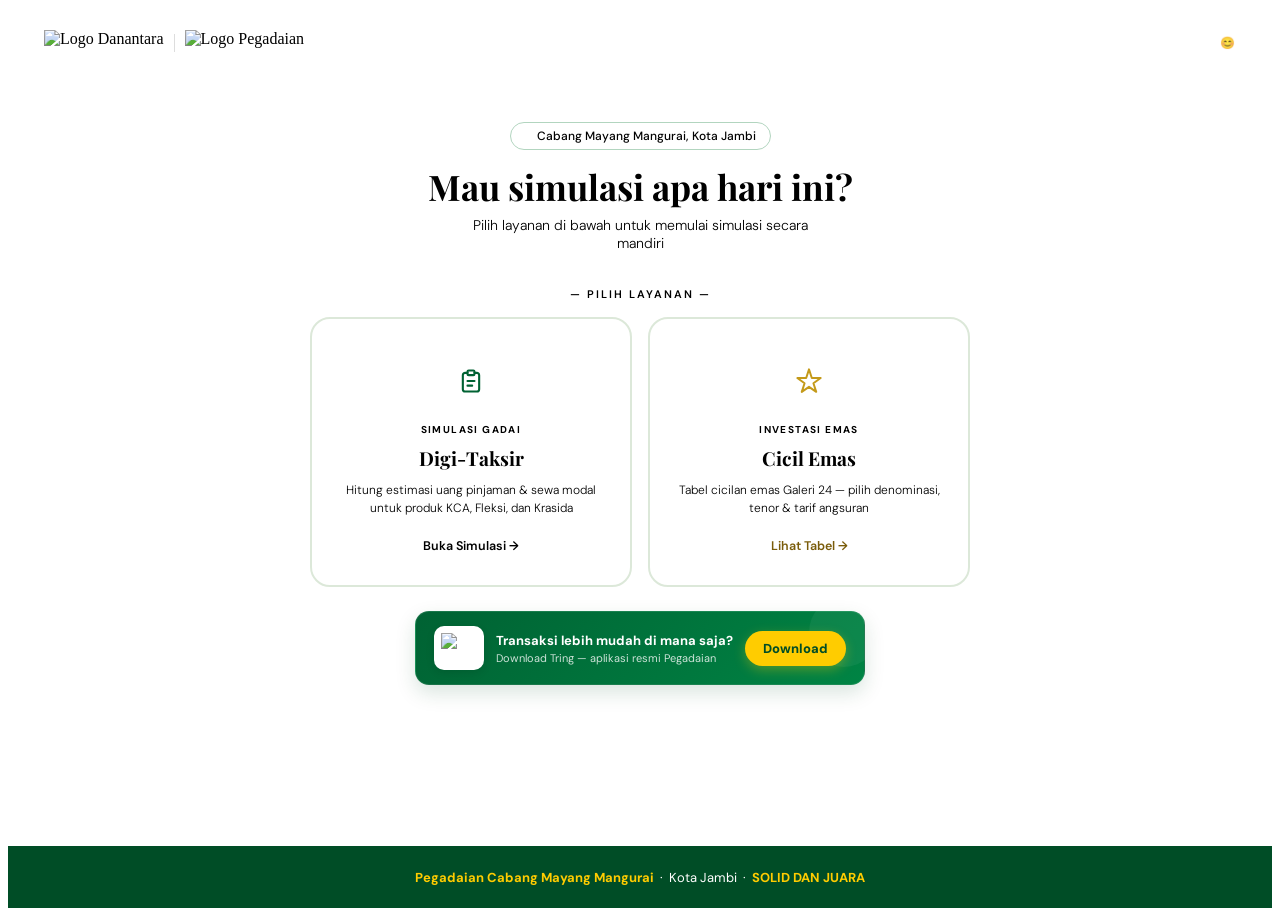
==== index.html @ 7c24b829 "Update index.html" ====
<!DOCTYPE html>
<html lang="id">
  <head>
    <meta charset="UTF-8" />
    <meta name="viewport" content="width=device-width, initial-scale=1.0" />
    <title>Pegadaian Mayang Mangurai</title>
    <link href="https://fonts.googleapis.com/css2?family=Playfair+Display:wght@600;700&family=DM+Sans:wght@300;400;500;600&display=swap" rel="stylesheet"/>
    <link rel="stylesheet" href="css/style_portal.css" />
    <style>
      body {
        min-height: 100vh;
        display: flex;
        flex-direction: column;
        background: var(--bg);
      }

      /* HEADER */
      header {
        background: var(--green-mid);
        padding: 0 1.5rem;
        position: relative;
        overflow: hidden;
      }
      header::before {
        content: "";
        position: absolute;
        top: -40px; right: -60px;
        width: 200px; height: 200px;
        border-radius: 50%;
        background: rgba(255,255,255,0.04);
        pointer-events: none;
      }
      .header-inner {
        display: flex;
        align-items: center;
        justify-content: space-between;
        padding: 1rem 0;
        position: relative;
        z-index: 1;
      }
      .logo-container {
        display: flex;
        align-items: center;
        gap: 10px;
        background: white;
        padding: 6px 12px;
        border-radius: 8px;
        margin: 0;
      }
      .logo-container img { height: 26px; }
      .header-badge {
        background: rgba(255,255,255,0.12);
        border: 1px solid rgba(255,255,255,0.25);
        color: rgba(255,255,255,0.9);
        padding: 4px 12px;
        border-radius: 20px;
        font-size: 12px;
        font-family: "DM Sans", sans-serif;
      }
      .gold-stripe {
        height: 4px;
        background: linear-gradient(90deg, var(--gold) 0%, #f0d060 50%, var(--gold) 100%);
      }

      /* HERO */
      .hero-simple {
        text-align: center;
        padding: 2.5rem 1.5rem 1rem;
      }
      .branch-pill {
        display: inline-flex;
        align-items: center;
        gap: 6px;
        background: var(--green-light);
        border: 1px solid #b2d5bf;
        color: var(--green-dark);
        padding: 5px 14px;
        border-radius: 20px;
        font-size: 12px;
        font-family: "DM Sans", sans-serif;
        font-weight: 500;
        margin-bottom: 1rem;
      }
      .branch-dot {
        width: 6px; height: 6px;
        background: var(--green-mid);
        border-radius: 50%;
      }
      .hero-simple h1 {
        font-family: "Playfair Display", serif;
        font-size: clamp(1.6rem, 5vw, 2.2rem);
        color: var(--green-dark);
        margin: 0 0 0.5rem;
        line-height: 1.2;
      }
      .hero-simple h1 span { color: var(--gold); }
      .hero-simple p {
        font-family: "DM Sans", sans-serif;
        color: var(--text-mid);
        font-size: 14px;
        font-weight: 300;
        margin: 0 auto;
        max-width: 360px;
      }

      /* PICK LABEL */
      .pick-label {
        text-align: center;
        font-family: "DM Sans", sans-serif;
        font-size: 11px;
        font-weight: 600;
        letter-spacing: 2px;
        text-transform: uppercase;
        color: var(--text-light);
        margin: 1.2rem 0 1rem;
      }

      /* CHOICE CARDS */
      .choice-grid {
        display: grid;
        grid-template-columns: 1fr 1fr;
        gap: 1rem;
        max-width: 660px;
        margin: 0 auto;
        padding: 0 1.2rem 1.5rem;
      }
      @media (max-width: 480px) {
        .choice-grid { grid-template-columns: 1fr; }
      }

      .choice-card {
        display: flex;
        flex-direction: column;
        align-items: center;
        justify-content: center;
        text-align: center;
        text-decoration: none;
        color: inherit;
        background: var(--white);
        border-radius: 20px;
        padding: 2rem 1.2rem 1.5rem;
        border: 2px solid #dce8d9;
        transition: transform 0.2s ease, box-shadow 0.2s ease, border-color 0.2s ease;
        gap: 0.7rem;
        min-height: 210px;
      }
      .choice-card:hover {
        transform: translateY(-5px);
        box-shadow: 0 16px 36px rgba(0,80,40,0.13);
      }
      .choice-card.card-green:hover { border-color: var(--green-mid); }
      .choice-card.card-gold:hover  { border-color: var(--gold); }

      .choice-icon {
        width: 60px; height: 60px;
        border-radius: 16px;
        display: flex;
        align-items: center;
        justify-content: center;
      }
      .icon-bg-green { background: var(--green-light); }
      .icon-bg-gold  { background: var(--gold-light); }
      .choice-icon svg { width: 28px; height: 28px; }

      .choice-tag {
        font-family: "DM Sans", sans-serif;
        font-size: 10px;
        font-weight: 700;
        letter-spacing: 1.4px;
        text-transform: uppercase;
      }
      .tag-c-green { color: var(--green-mid); }
      .tag-c-gold  { color: var(--gold); }

      .choice-card h2 {
        font-family: "Playfair Display", serif;
        font-size: 1.2rem;
        font-weight: 700;
        color: var(--text-dark);
        margin: 0;
        line-height: 1.2;
      }
      .choice-card p {
        font-family: "DM Sans", sans-serif;
        font-size: 12px;
        color: var(--text-mid);
        font-weight: 300;
        line-height: 1.5;
        margin: 0;
      }

      .choice-cta {
        display: inline-flex;
        align-items: center;
        gap: 5px;
        font-family: "DM Sans", sans-serif;
        font-size: 12.5px;
        font-weight: 600;
        padding: 7px 16px;
        border-radius: 30px;
        margin-top: 0.2rem;
        transition: background 0.2s, color 0.2s;
      }
      .cta-c-green { background: var(--green-light); color: var(--green-dark); }
      .cta-c-gold  { background: var(--gold-light); color: #7a5c0a; }
      .choice-card:hover .cta-c-green { background: var(--green-mid); color: white; }
      .choice-card:hover .cta-c-gold  { background: var(--gold); color: white; }

      /* TRING */
      .tring-wrap {
        max-width: 660px;
        margin: 0 auto;
        padding: 0 1.2rem 1.8rem;
      }
      .tring-cta {
        background: linear-gradient(135deg, #006233 0%, #008444 100%);
        border-radius: 14px;
        padding: 14px 18px;
        display: flex;
        align-items: center;
        gap: 12px;
        color: #fff;
        box-shadow: 0 8px 20px rgba(0,80,40,0.15);
        position: relative;
        overflow: visible;
        border: 1px solid rgba(255,255,255,0.1);
      }
      .tring-cta::before {
        content: "";
        position: absolute;
        top: -15px; right: -15px;
        width: 70px; height: 70px;
        background: rgba(255,255,255,0.05);
        border-radius: 50%;
        pointer-events: none;
      }
      .tring-image-container {
        flex-shrink: 0;
        background: #fff;
        padding: 7px;
        border-radius: 10px;
        display: flex; align-items: center; justify-content: center;
        box-shadow: 0 3px 8px rgba(0,0,0,0.1);
      }
      .tring-app-img { width: 36px; height: 30px; object-fit: contain; }
      .tring-text { flex: 1; }
      .tring-text h3 {
        font-family: "DM Sans", sans-serif;
        font-size: 13px; font-weight: 700;
        margin: 0 0 2px; color: #fff;
      }
      .tring-text p {
        font-family: "DM Sans", sans-serif;
        font-size: 11px; color: rgba(255,255,255,0.8); margin: 0;
      }
      .tring-btn {
        background: #ffcc00;
        color: #004d26;
        border: none;
        padding: 9px 18px;
        border-radius: 30px;
        font-family: "DM Sans", sans-serif;
        font-weight: 800; font-size: 13px;
        cursor: pointer;
        white-space: nowrap;
        text-decoration: none;
        display: inline-block;
        position: relative; z-index: 10;
        pointer-events: auto;
        transition: background 0.2s, transform 0.2s;
        box-shadow: 0 4px 12px rgba(255,204,0,0.3);
      }
      .tring-btn:hover { background: #fff; transform: translateY(-2px); }

      /* FOOTER */
      footer {
        background: #004d26;
        padding: 1.4rem 1.5rem;
        color: white;
        text-align: center;
        margin-top: auto;
        font-family: "DM Sans", sans-serif;
        font-size: 13px;
      }
      footer p { margin: 0; }
      footer strong { color: #ffcc00; }
    </style>
  </head>

  <body>
    <!-- HEADER -->
    <header>
      <div class="header-inner">
        <div class="logo-container">
          <img src="https://upload.wikimedia.org/wikipedia/commons/thumb/9/90/Danantara_Indonesia_%28no_SW%29.svg/3840px-Danantara_Indonesia_%28no_SW%29.svg.png" alt="Logo Danantara"/>
          <div style="width:1px;height:18px;background:#ddd;"></div>
          <img src="https://upload.wikimedia.org/wikipedia/commons/thumb/d/dc/Pegadaian_logo_%282013%29.svg/1280px-Pegadaian_logo_%282013%29.svg.png" alt="Logo Pegadaian"/>
        </div>
        <div class="header-badge">Selamat Datang 😊</div>
      </div>
    </header>
    <div class="gold-stripe"></div>

    <!-- HERO -->
    <div class="hero-simple">
      <div class="branch-pill">
        <div class="branch-dot"></div>
        Cabang Mayang Mangurai, Kota Jambi
      </div>
      <h1>Mau simulasi <span>apa hari ini?</span></h1>
      <p>Pilih layanan di bawah untuk memulai simulasi secara mandiri</p>
    </div>

    <div class="pick-label">— Pilih Layanan —</div>

    <!-- DUA PILIHAN -->
    <div class="choice-grid">

      <a class="choice-card card-green" href="digi-taksir.html">
        <div class="choice-icon icon-bg-green">
          <svg viewBox="0 0 24 24" fill="none">
            <path d="M9 5H7a2 2 0 00-2 2v12a2 2 0 002 2h10a2 2 0 002-2V7a2 2 0 00-2-2h-2"
              stroke="#006233" stroke-width="1.8" stroke-linecap="round"/>
            <rect x="9" y="3" width="6" height="4" rx="1" stroke="#006233" stroke-width="1.8"/>
            <path d="M9 12h6M9 16h4" stroke="#006233" stroke-width="1.8" stroke-linecap="round"/>
          </svg>
        </div>
        <div class="choice-tag tag-c-green">Simulasi Gadai</div>
        <h2>Digi&#8209;Taksir</h2>
        <p>Hitung estimasi uang pinjaman & sewa modal untuk produk KCA, Fleksi, dan Krasida</p>
        <div class="choice-cta cta-c-green">Buka Simulasi →</div>
      </a>

      <a class="choice-card card-gold" href="cicilemas.html">
        <div class="choice-icon icon-bg-gold">
          <svg viewBox="0 0 24 24" fill="none">
            <path d="M12 2l2.4 7.4H22l-6.2 4.5 2.4 7.4L12 17l-6.2 4.3 2.4-7.4L2 9.4h7.6L12 2z"
              stroke="#c49a1a" stroke-width="1.7" stroke-linejoin="round"/>
          </svg>
        </div>
        <div class="choice-tag tag-c-gold">Investasi Emas</div>
        <h2>Cicil Emas</h2>
        <p>Tabel cicilan emas Galeri 24 — pilih denominasi, tenor & tarif angsuran</p>
        <div class="choice-cta cta-c-gold">Lihat Tabel →</div>
      </a>

    </div>

    <!-- TRING CTA -->
    <div class="tring-wrap">
      <div class="tring-cta">
        <div class="tring-image-container">
          <img src="https://assets-a1.kompasiana.com/items/album/2025/10/06/1-68e331adc925c446c6513752.png?t=o&v=770.png"
            alt="Tring App" class="tring-app-img"/>
        </div>
        <div class="tring-text">
          <h3>Transaksi lebih mudah di mana saja?</h3>
          <p>Download Tring — aplikasi resmi Pegadaian</p>
        </div>
        <a href="https://play.google.com/store/apps/details?id=com.pegadaiandigital"
          target="_blank" rel="noopener noreferrer" class="tring-btn">
          Download
        </a>
      </div>
    </div>

    <!-- FOOTER -->
    <footer>
      <p>
        <strong>Pegadaian Cabang Mayang Mangurai</strong> &nbsp;·&nbsp;
        Kota Jambi &nbsp;·&nbsp; <strong>SOLID DAN JUARA</strong>
      </p>
    </footer>

    <script src="js/script_portal.js"></script>
  </body>
</html>
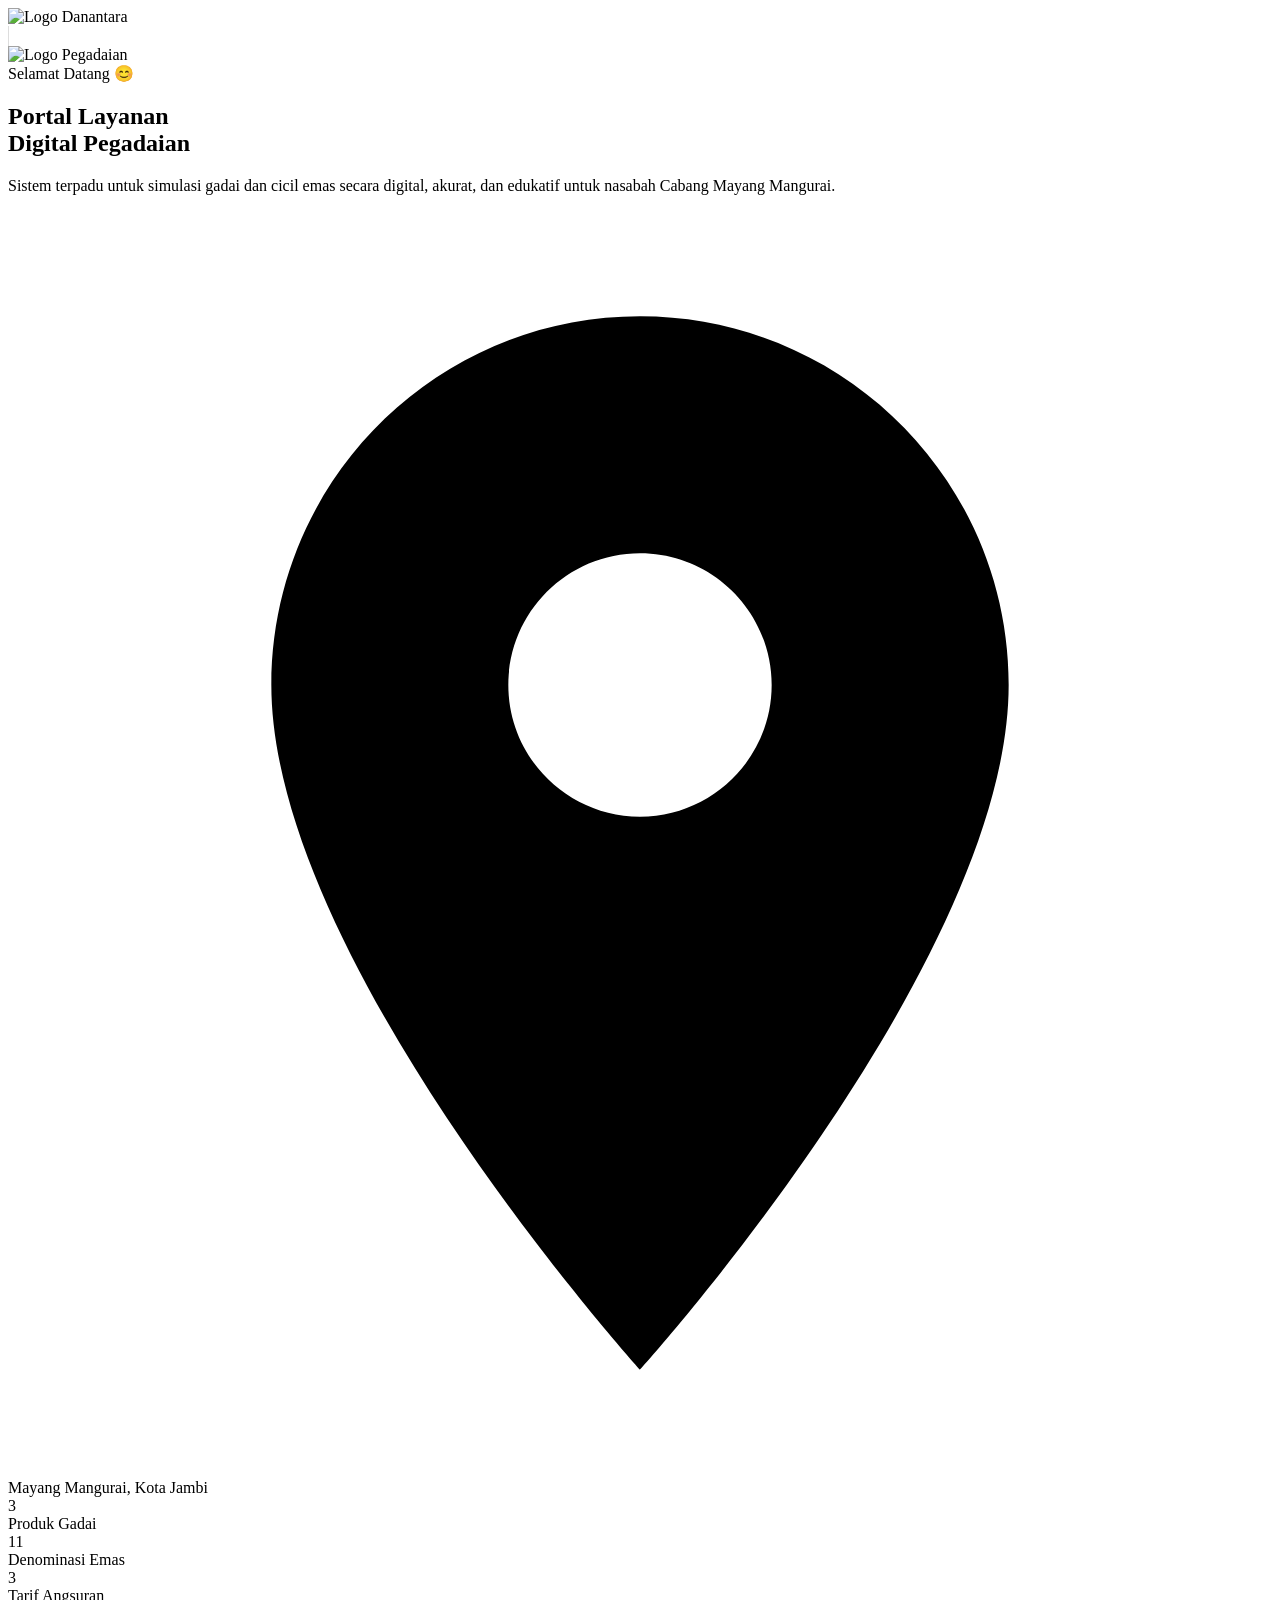
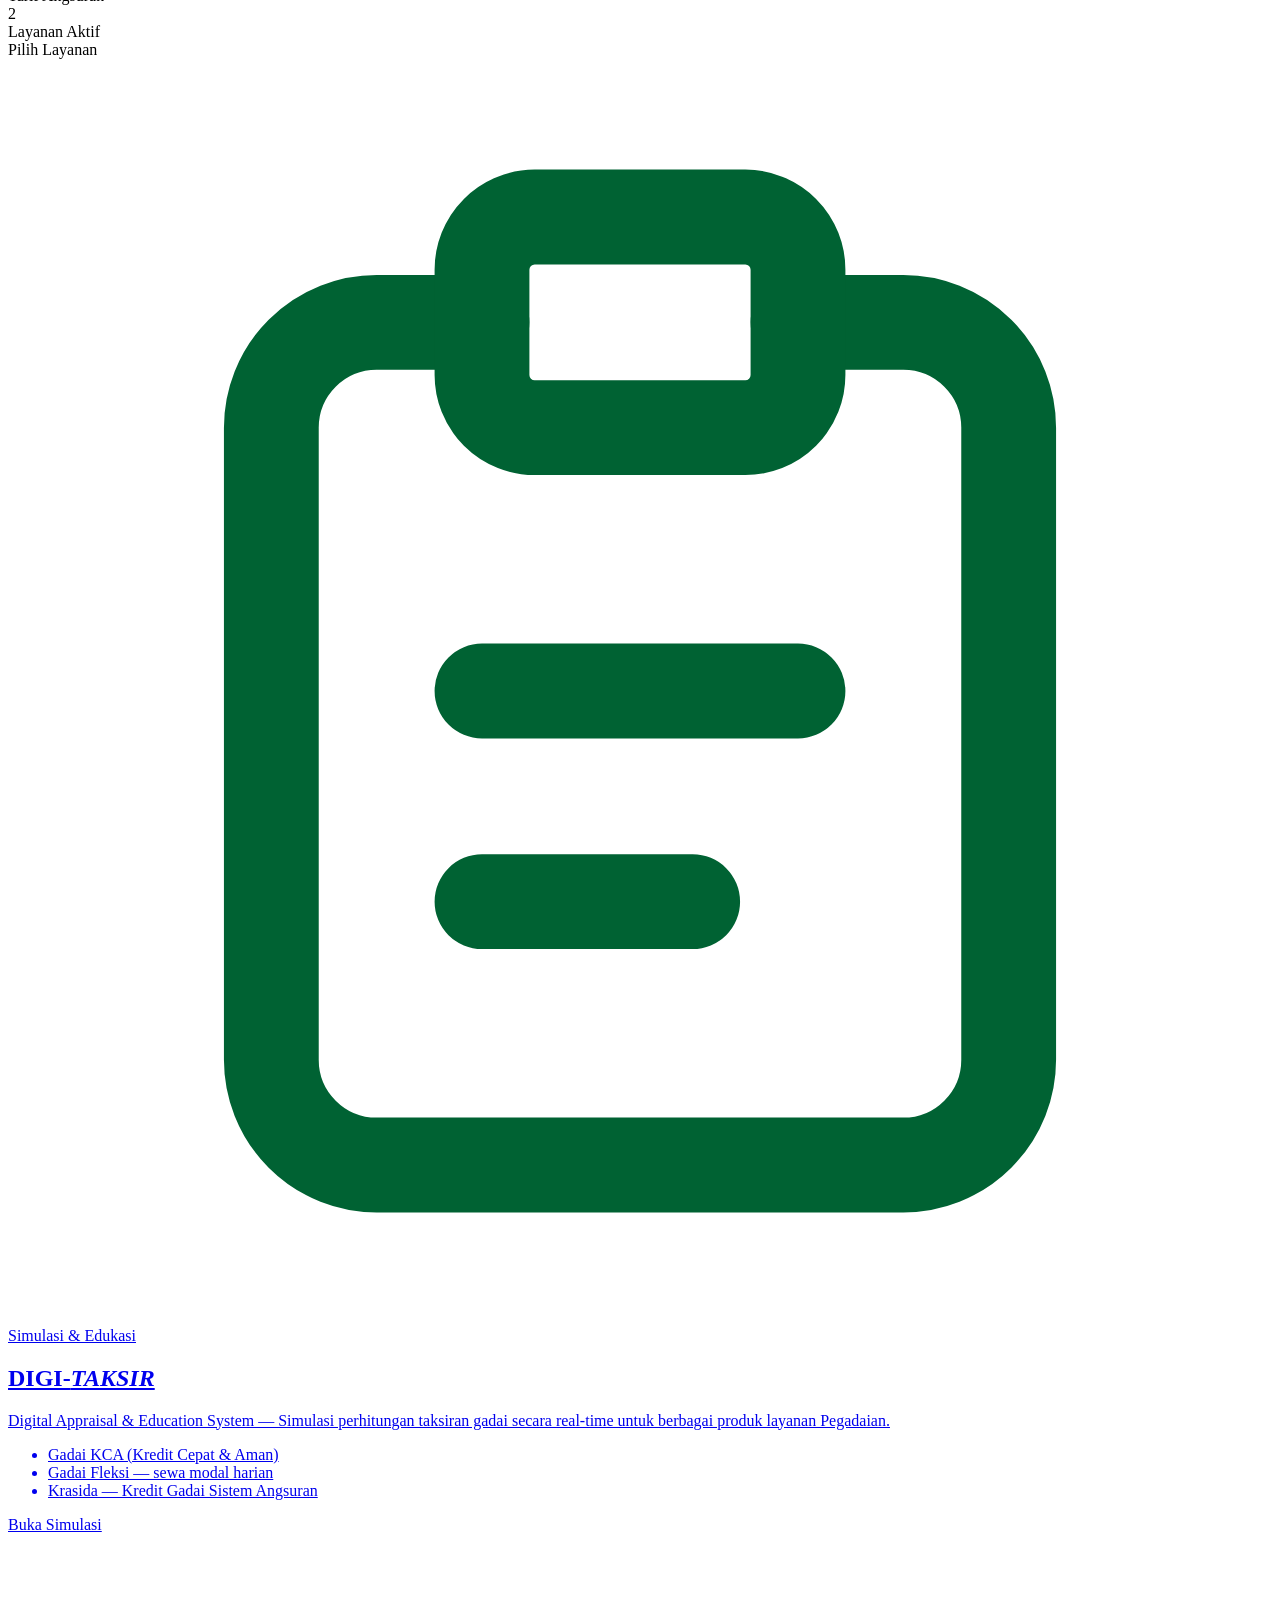
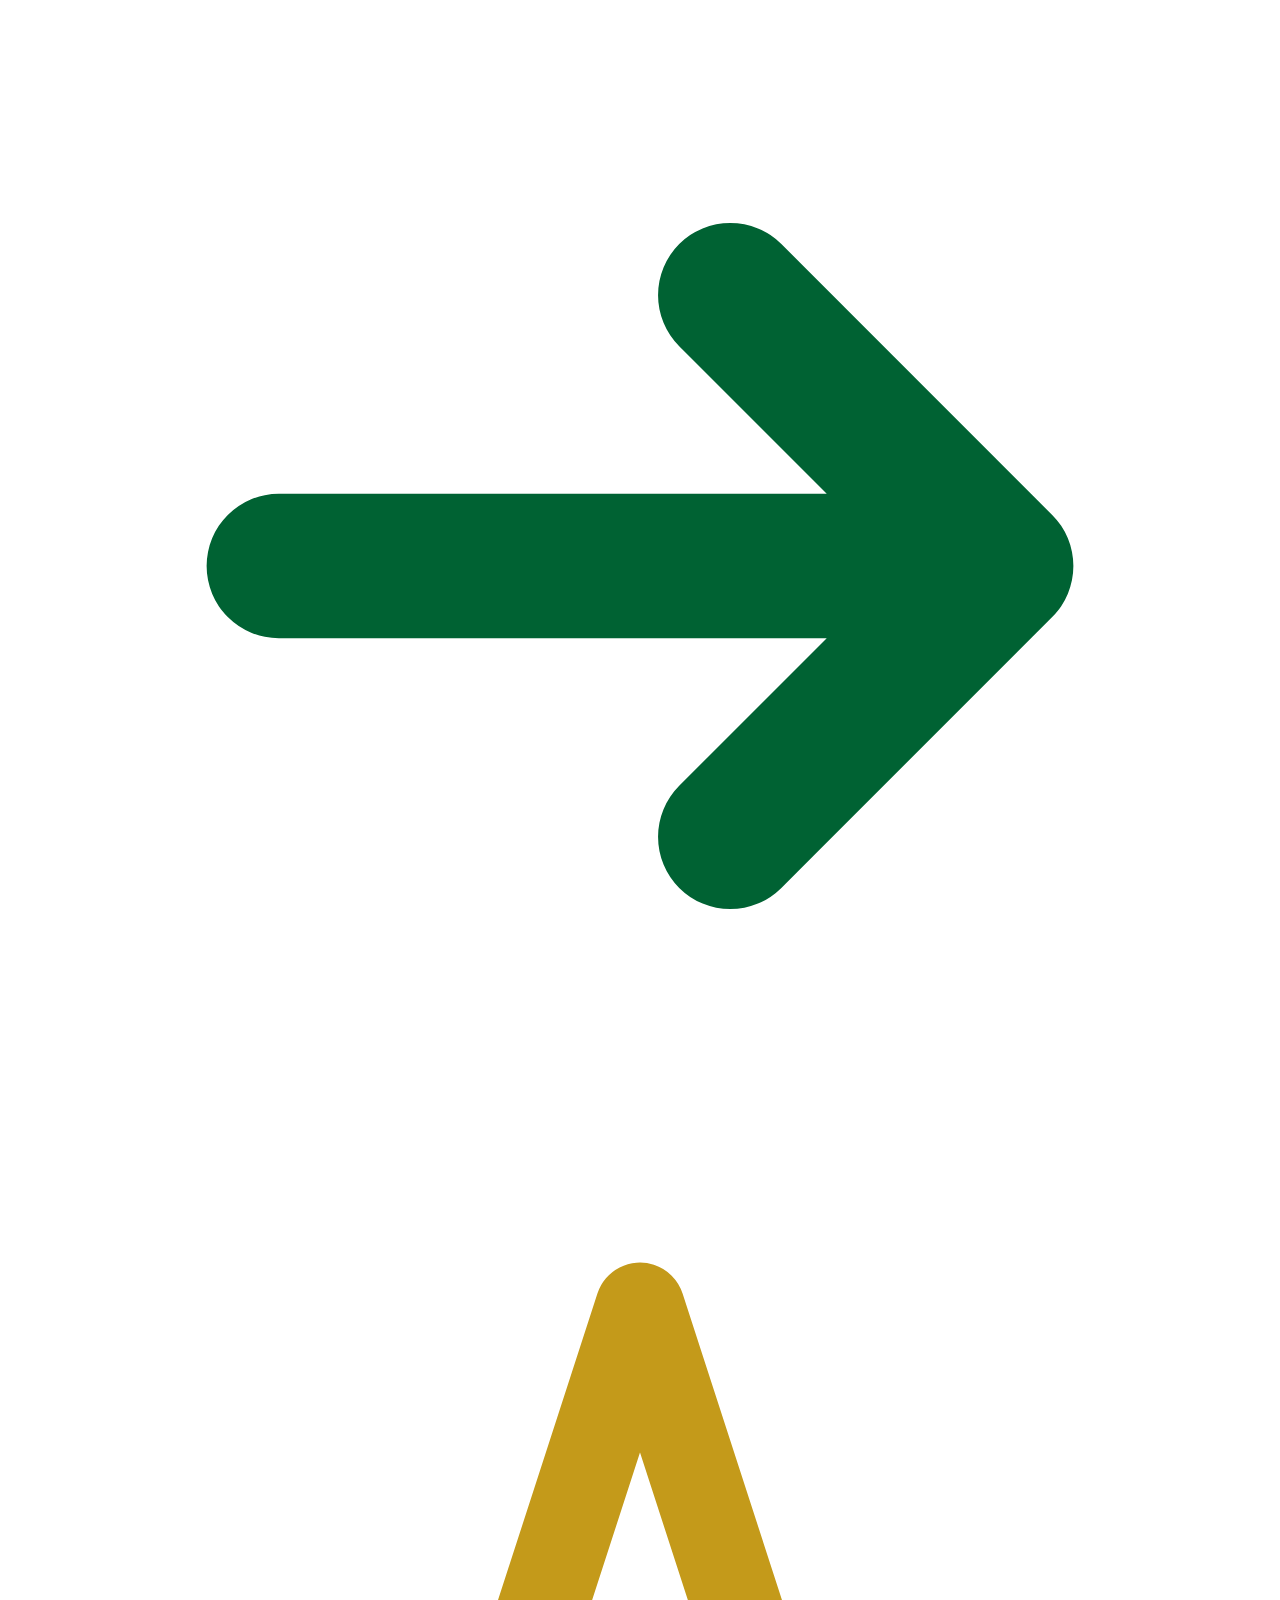
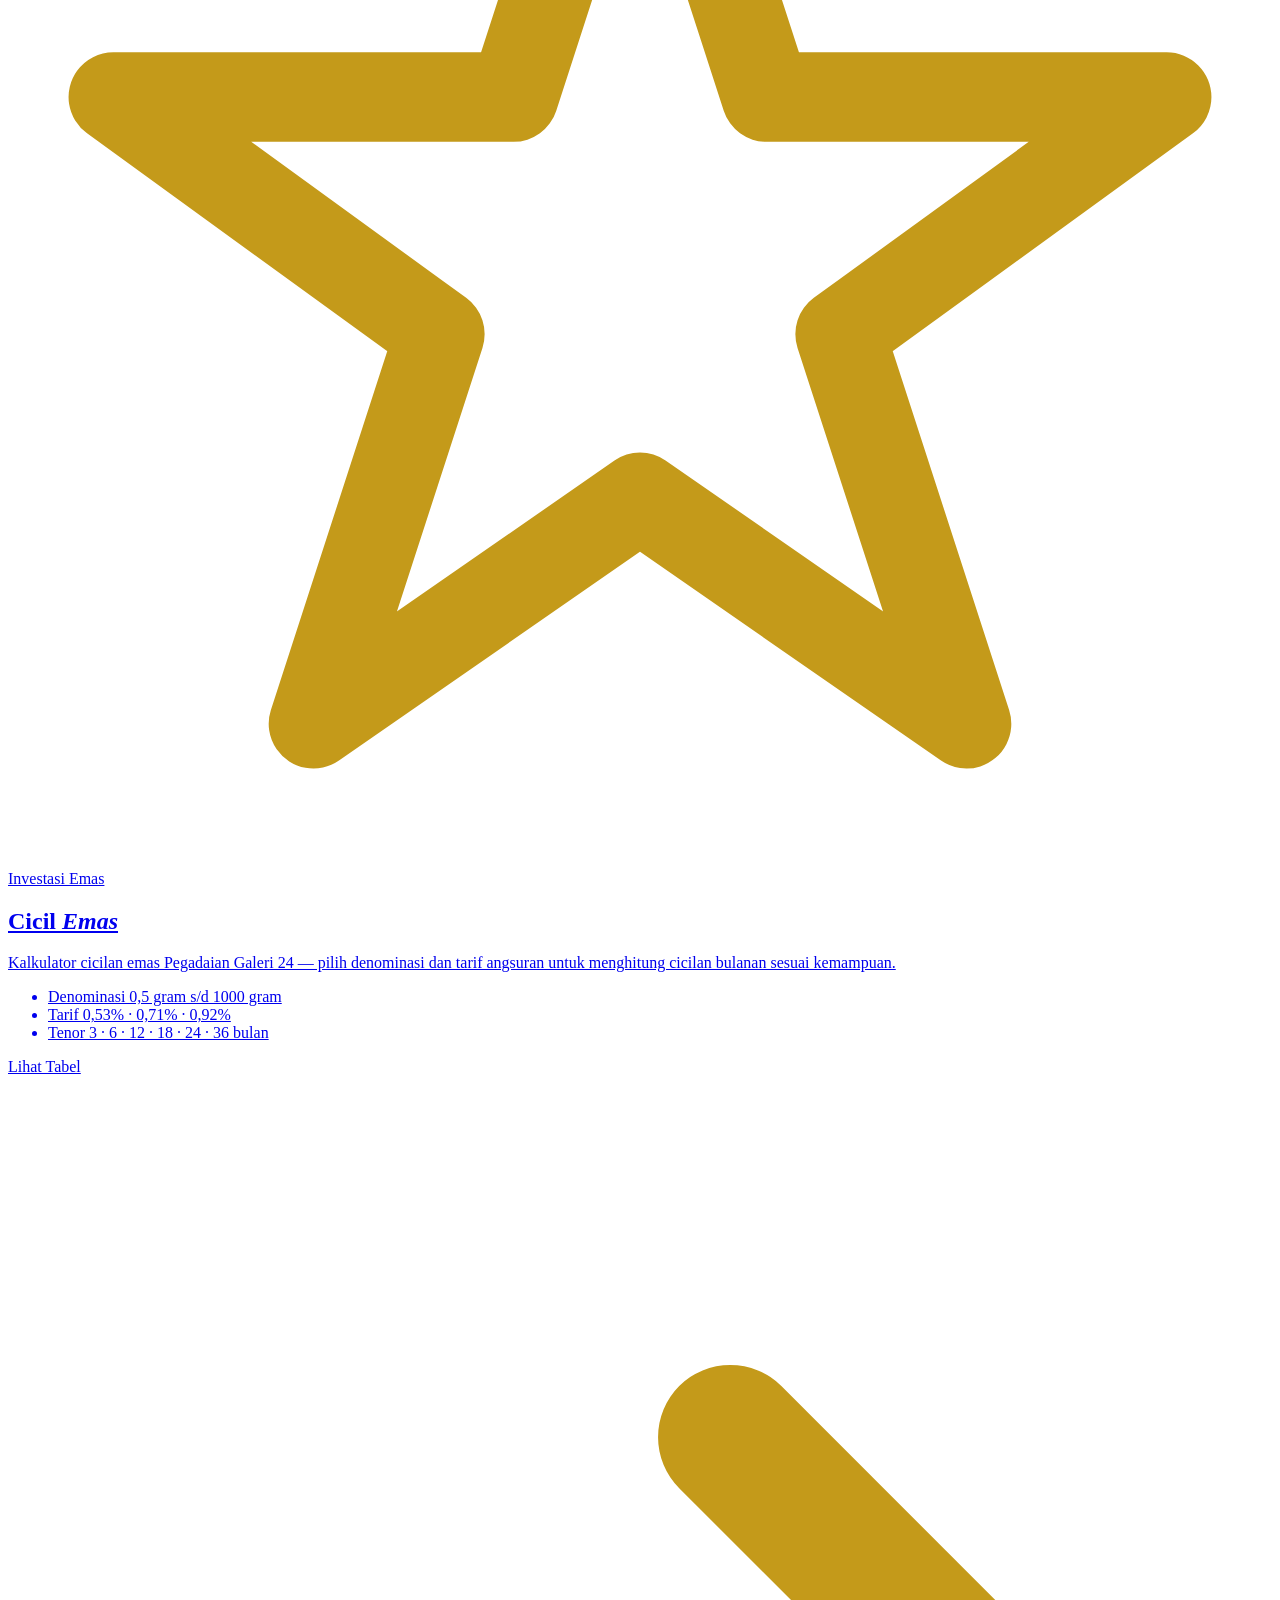
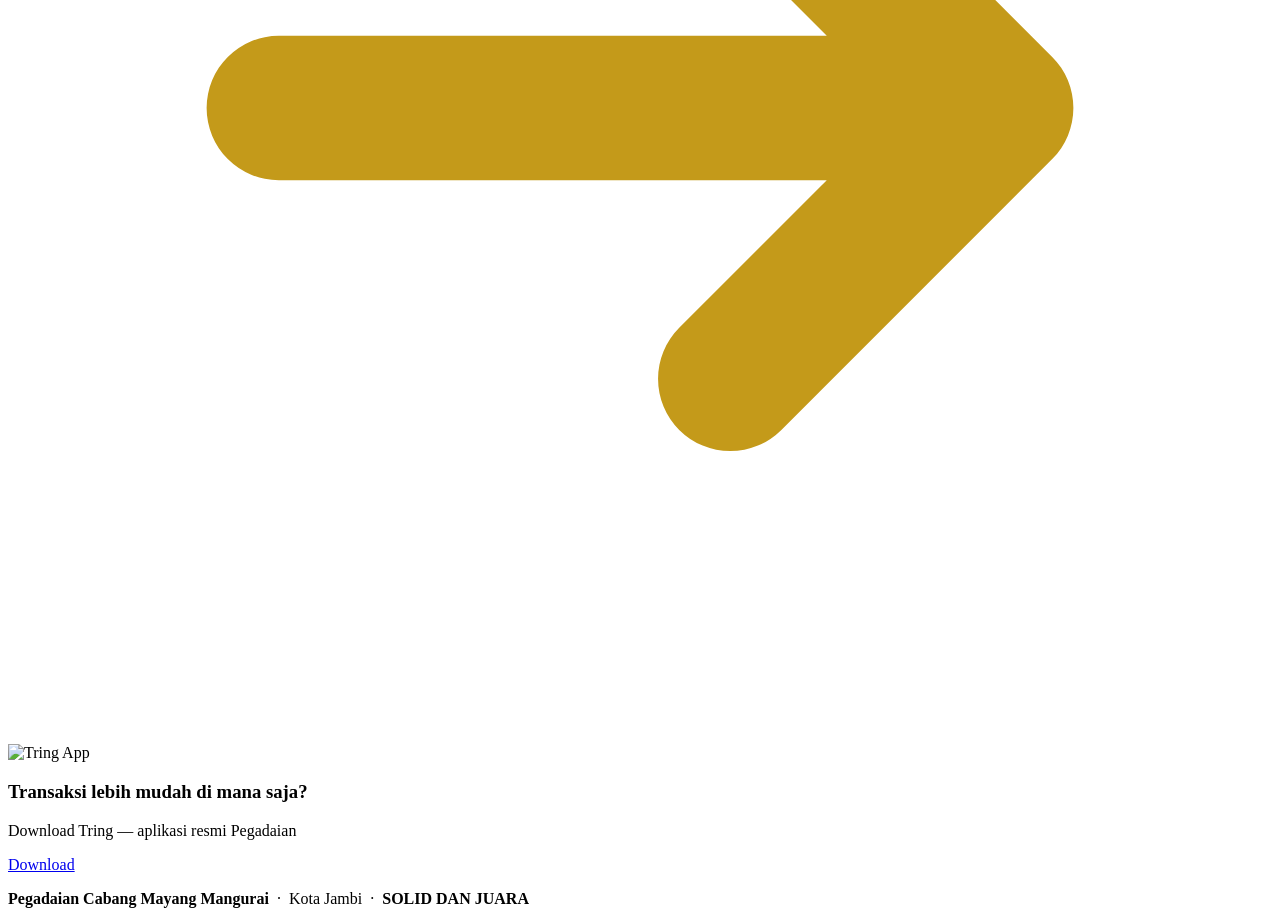
==== commit 85b79071: "Update index.html" ====
--- a/index.html
+++ b/index.html
@@ -3,288 +3,12 @@
   <head>
     <meta charset="UTF-8" />
     <meta name="viewport" content="width=device-width, initial-scale=1.0" />
-    <title>Pegadaian Mayang Mangurai</title>
-    <link href="https://fonts.googleapis.com/css2?family=Playfair+Display:wght@600;700&family=DM+Sans:wght@300;400;500;600&display=swap" rel="stylesheet"/>
-    <link rel="stylesheet" href="css/style_portal.css" />
-    <style>
-      body {
-        min-height: 100vh;
-        display: flex;
-        flex-direction: column;
-        background: var(--bg);
-      }
-
-      /* HEADER */
-      header {
-        background: var(--green-mid);
-        padding: 0 1.5rem;
-        position: relative;
-        overflow: hidden;
-      }
-      header::before {
-        content: "";
-        position: absolute;
-        top: -40px; right: -60px;
-        width: 200px; height: 200px;
-        border-radius: 50%;
-        background: rgba(255,255,255,0.04);
-        pointer-events: none;
-      }
-      .header-inner {
-        display: flex;
-        align-items: center;
-        justify-content: space-between;
-        padding: 1rem 0;
-        position: relative;
-        z-index: 1;
-      }
-      .logo-container {
-        display: flex;
-        align-items: center;
-        gap: 10px;
-        background: white;
-        padding: 6px 12px;
-        border-radius: 8px;
-        margin: 0;
-      }
-      .logo-container img { height: 26px; }
-      .header-badge {
-        background: rgba(255,255,255,0.12);
-        border: 1px solid rgba(255,255,255,0.25);
-        color: rgba(255,255,255,0.9);
-        padding: 4px 12px;
-        border-radius: 20px;
-        font-size: 12px;
-        font-family: "DM Sans", sans-serif;
-      }
-      .gold-stripe {
-        height: 4px;
-        background: linear-gradient(90deg, var(--gold) 0%, #f0d060 50%, var(--gold) 100%);
-      }
-
-      /* HERO */
-      .hero-simple {
-        text-align: center;
-        padding: 2.5rem 1.5rem 1rem;
-      }
-      .branch-pill {
-        display: inline-flex;
-        align-items: center;
-        gap: 6px;
-        background: var(--green-light);
-        border: 1px solid #b2d5bf;
-        color: var(--green-dark);
-        padding: 5px 14px;
-        border-radius: 20px;
-        font-size: 12px;
-        font-family: "DM Sans", sans-serif;
-        font-weight: 500;
-        margin-bottom: 1rem;
-      }
-      .branch-dot {
-        width: 6px; height: 6px;
-        background: var(--green-mid);
-        border-radius: 50%;
-      }
-      .hero-simple h1 {
-        font-family: "Playfair Display", serif;
-        font-size: clamp(1.6rem, 5vw, 2.2rem);
-        color: var(--green-dark);
-        margin: 0 0 0.5rem;
-        line-height: 1.2;
-      }
-      .hero-simple h1 span { color: var(--gold); }
-      .hero-simple p {
-        font-family: "DM Sans", sans-serif;
-        color: var(--text-mid);
-        font-size: 14px;
-        font-weight: 300;
-        margin: 0 auto;
-        max-width: 360px;
-      }
-
-      /* PICK LABEL */
-      .pick-label {
-        text-align: center;
-        font-family: "DM Sans", sans-serif;
-        font-size: 11px;
-        font-weight: 600;
-        letter-spacing: 2px;
-        text-transform: uppercase;
-        color: var(--text-light);
-        margin: 1.2rem 0 1rem;
-      }
-
-      /* CHOICE CARDS */
-      .choice-grid {
-        display: grid;
-        grid-template-columns: 1fr 1fr;
-        gap: 1rem;
-        max-width: 660px;
-        margin: 0 auto;
-        padding: 0 1.2rem 1.5rem;
-      }
-      @media (max-width: 480px) {
-        .choice-grid { grid-template-columns: 1fr; }
-      }
-
-      .choice-card {
-        display: flex;
-        flex-direction: column;
-        align-items: center;
-        justify-content: center;
-        text-align: center;
-        text-decoration: none;
-        color: inherit;
-        background: var(--white);
-        border-radius: 20px;
-        padding: 2rem 1.2rem 1.5rem;
-        border: 2px solid #dce8d9;
-        transition: transform 0.2s ease, box-shadow 0.2s ease, border-color 0.2s ease;
-        gap: 0.7rem;
-        min-height: 210px;
-      }
-      .choice-card:hover {
-        transform: translateY(-5px);
-        box-shadow: 0 16px 36px rgba(0,80,40,0.13);
-      }
-      .choice-card.card-green:hover { border-color: var(--green-mid); }
-      .choice-card.card-gold:hover  { border-color: var(--gold); }
-
-      .choice-icon {
-        width: 60px; height: 60px;
-        border-radius: 16px;
-        display: flex;
-        align-items: center;
-        justify-content: center;
-      }
-      .icon-bg-green { background: var(--green-light); }
-      .icon-bg-gold  { background: var(--gold-light); }
-      .choice-icon svg { width: 28px; height: 28px; }
-
-      .choice-tag {
-        font-family: "DM Sans", sans-serif;
-        font-size: 10px;
-        font-weight: 700;
-        letter-spacing: 1.4px;
-        text-transform: uppercase;
-      }
-      .tag-c-green { color: var(--green-mid); }
-      .tag-c-gold  { color: var(--gold); }
-
-      .choice-card h2 {
-        font-family: "Playfair Display", serif;
-        font-size: 1.2rem;
-        font-weight: 700;
-        color: var(--text-dark);
-        margin: 0;
-        line-height: 1.2;
-      }
-      .choice-card p {
-        font-family: "DM Sans", sans-serif;
-        font-size: 12px;
-        color: var(--text-mid);
-        font-weight: 300;
-        line-height: 1.5;
-        margin: 0;
-      }
-
-      .choice-cta {
-        display: inline-flex;
-        align-items: center;
-        gap: 5px;
-        font-family: "DM Sans", sans-serif;
-        font-size: 12.5px;
-        font-weight: 600;
-        padding: 7px 16px;
-        border-radius: 30px;
-        margin-top: 0.2rem;
-        transition: background 0.2s, color 0.2s;
-      }
-      .cta-c-green { background: var(--green-light); color: var(--green-dark); }
-      .cta-c-gold  { background: var(--gold-light); color: #7a5c0a; }
-      .choice-card:hover .cta-c-green { background: var(--green-mid); color: white; }
-      .choice-card:hover .cta-c-gold  { background: var(--gold); color: white; }
-
-      /* TRING */
-      .tring-wrap {
-        max-width: 660px;
-        margin: 0 auto;
-        padding: 0 1.2rem 1.8rem;
-      }
-      .tring-cta {
-        background: linear-gradient(135deg, #006233 0%, #008444 100%);
-        border-radius: 14px;
-        padding: 14px 18px;
-        display: flex;
-        align-items: center;
-        gap: 12px;
-        color: #fff;
-        box-shadow: 0 8px 20px rgba(0,80,40,0.15);
-        position: relative;
-        overflow: visible;
-        border: 1px solid rgba(255,255,255,0.1);
-      }
-      .tring-cta::before {
-        content: "";
-        position: absolute;
-        top: -15px; right: -15px;
-        width: 70px; height: 70px;
-        background: rgba(255,255,255,0.05);
-        border-radius: 50%;
-        pointer-events: none;
-      }
-      .tring-image-container {
-        flex-shrink: 0;
-        background: #fff;
-        padding: 7px;
-        border-radius: 10px;
-        display: flex; align-items: center; justify-content: center;
-        box-shadow: 0 3px 8px rgba(0,0,0,0.1);
-      }
-      .tring-app-img { width: 36px; height: 30px; object-fit: contain; }
-      .tring-text { flex: 1; }
-      .tring-text h3 {
-        font-family: "DM Sans", sans-serif;
-        font-size: 13px; font-weight: 700;
-        margin: 0 0 2px; color: #fff;
-      }
-      .tring-text p {
-        font-family: "DM Sans", sans-serif;
-        font-size: 11px; color: rgba(255,255,255,0.8); margin: 0;
-      }
-      .tring-btn {
-        background: #ffcc00;
-        color: #004d26;
-        border: none;
-        padding: 9px 18px;
-        border-radius: 30px;
-        font-family: "DM Sans", sans-serif;
-        font-weight: 800; font-size: 13px;
-        cursor: pointer;
-        white-space: nowrap;
-        text-decoration: none;
-        display: inline-block;
-        position: relative; z-index: 10;
-        pointer-events: auto;
-        transition: background 0.2s, transform 0.2s;
-        box-shadow: 0 4px 12px rgba(255,204,0,0.3);
-      }
-      .tring-btn:hover { background: #fff; transform: translateY(-2px); }
-
-      /* FOOTER */
-      footer {
-        background: #004d26;
-        padding: 1.4rem 1.5rem;
-        color: white;
-        text-align: center;
-        margin-top: auto;
-        font-family: "DM Sans", sans-serif;
-        font-size: 13px;
-      }
-      footer p { margin: 0; }
-      footer strong { color: #ffcc00; }
-    </style>
+    <title>Portal MT — Pegadaian Mayang Mangurai</title>
+    <link
+      href="https://fonts.googleapis.com/css2?family=Playfair+Display:wght@600;700&family=DM+Sans:wght@300;400;500;600&display=swap"
+      rel="stylesheet"
+    />
+    <link rel="stylesheet" href="css/style.css" />
   </head>
 
   <body>
@@ -292,9 +16,15 @@
     <header>
       <div class="header-inner">
         <div class="logo-container">
-          <img src="https://upload.wikimedia.org/wikipedia/commons/thumb/9/90/Danantara_Indonesia_%28no_SW%29.svg/3840px-Danantara_Indonesia_%28no_SW%29.svg.png" alt="Logo Danantara"/>
-          <div style="width:1px;height:18px;background:#ddd;"></div>
-          <img src="https://upload.wikimedia.org/wikipedia/commons/thumb/d/dc/Pegadaian_logo_%282013%29.svg/1280px-Pegadaian_logo_%282013%29.svg.png" alt="Logo Pegadaian"/>
+          <img
+            src="https://upload.wikimedia.org/wikipedia/commons/thumb/9/90/Danantara_Indonesia_%28no_SW%29.svg/3840px-Danantara_Indonesia_%28no_SW%29.svg.png"
+            alt="Logo Danantara"
+          />
+          <div style="width: 1px; height: 20px; background: #ddd"></div>
+          <img
+            src="https://upload.wikimedia.org/wikipedia/commons/thumb/d/dc/Pegadaian_logo_%282013%29.svg/1280px-Pegadaian_logo_%282013%29.svg.png"
+            alt="Logo Pegadaian"
+          />
         </div>
         <div class="header-badge">Selamat Datang 😊</div>
       </div>
@@ -302,76 +32,224 @@
     <div class="gold-stripe"></div>
 
     <!-- HERO -->
-    <div class="hero-simple">
-      <div class="branch-pill">
-        <div class="branch-dot"></div>
-        Cabang Mayang Mangurai, Kota Jambi
-      </div>
-      <h1>Mau simulasi <span>apa hari ini?</span></h1>
-      <p>Pilih layanan di bawah untuk memulai simulasi secara mandiri</p>
+    <section class="hero">
+      <h1>Portal Layanan<br /><span>Digital Pegadaian</span></h1>
+      <p>
+        Sistem terpadu untuk simulasi gadai dan cicil emas secara digital,
+        akurat, dan edukatif untuk nasabah Cabang Mayang Mangurai.
+      </p>
+      <div class="hero-meta">
+        <div class="meta-item">
+          <svg class="meta-icon" viewBox="0 0 24 24">
+            <path
+              d="M12 2C8.13 2 5 5.13 5 9c0 5.25 7 13 7 13s7-7.75 7-13c0-3.87-3.13-7-7-7zm0 9.5c-1.38 0-2.5-1.12-2.5-2.5s1.12-2.5 2.5-2.5 2.5 1.12 2.5 2.5-1.12 2.5-2.5 2.5z"
+            />
+          </svg>
+          Mayang Mangurai, Kota Jambi
+        </div>
+        <div class="meta-item">
+          <!-- <svg class="meta-icon" viewBox="0 0 24 24">
+            <path d="M19 3h-1V1h-2v2H8V1H6v2H5c-1.11 0-2 .9-2 2v14c0 1.1.89 2 2 2h14c1.1 0 2-.9 2-2V5c0-1.1-.9-2-2-2zm0 16H5V8h14v11zM7 10h5v5H7z"/>
+          </svg> -->
+          <!-- <span id="date-display"></span> -->
+        </div>
+      </div>
+    </section>
+
+    <!-- STATS BAR -->
+    <div class="stats-bar">
+      <div class="stats-inner">
+        <div class="stat-item">
+          <div class="stat-value">3</div>
+          <div class="stat-label">Produk Gadai</div>
+        </div>
+        <div class="stat-sep"></div>
+        <div class="stat-item">
+          <div class="stat-value">11</div>
+          <div class="stat-label">Denominasi Emas</div>
+        </div>
+        <div class="stat-sep"></div>
+        <div class="stat-item">
+          <div class="stat-value">3</div>
+          <div class="stat-label">Tarif Angsuran</div>
+        </div>
+        <div class="stat-sep"></div>
+        <div class="stat-item">
+          <div class="stat-value">2</div>
+          <div class="stat-label">Layanan Aktif</div>
+        </div>
+      </div>
     </div>
 
-    <div class="pick-label">— Pilih Layanan —</div>
-
-    <!-- DUA PILIHAN -->
-    <div class="choice-grid">
-
-      <a class="choice-card card-green" href="digi-taksir.html">
-        <div class="choice-icon icon-bg-green">
-          <svg viewBox="0 0 24 24" fill="none">
-            <path d="M9 5H7a2 2 0 00-2 2v12a2 2 0 002 2h10a2 2 0 002-2V7a2 2 0 00-2-2h-2"
-              stroke="#006233" stroke-width="1.8" stroke-linecap="round"/>
-            <rect x="9" y="3" width="6" height="4" rx="1" stroke="#006233" stroke-width="1.8"/>
-            <path d="M9 12h6M9 16h4" stroke="#006233" stroke-width="1.8" stroke-linecap="round"/>
-          </svg>
-        </div>
-        <div class="choice-tag tag-c-green">Simulasi Gadai</div>
-        <h2>Digi&#8209;Taksir</h2>
-        <p>Hitung estimasi uang pinjaman & sewa modal untuk produk KCA, Fleksi, dan Krasida</p>
-        <div class="choice-cta cta-c-green">Buka Simulasi →</div>
+    <!-- SECTION LABEL -->
+    <div class="section-divider">
+      <span>Pilih Layanan</span>
+    </div>
+
+    <!-- CARDS -->
+  <main>
+    <div class="cards-grid">
+      <!-- CARD 1: DIGI-TAKSIR -->
+      <a class="card" href="digi-taksir.html">
+        <div class="card-header">
+          <div class="card-icon icon-green">
+            <svg
+              viewBox="0 0 24 24"
+              fill="none"
+              xmlns="http://www.w3.org/2000/svg"
+            >
+              <path
+                d="M9 5H7a2 2 0 00-2 2v12a2 2 0 002 2h10a2 2 0 002-2V7a2 2 0 00-2-2h-2"
+                stroke="#006233"
+                stroke-width="1.8"
+                stroke-linecap="round"
+              />
+              <rect
+                x="9"
+                y="3"
+                width="6"
+                height="4"
+                rx="1"
+                stroke="#006233"
+                stroke-width="1.8"
+              />
+              <path
+                d="M9 12h6M9 16h4"
+                stroke="#006233"
+                stroke-width="1.8"
+                stroke-linecap="round"
+              />
+            </svg>
+          </div>
+          <div class="card-titles">
+            <div class="card-tag tag-green">Simulasi & Edukasi</div>
+            <h2>DIGI&#8209;<em style="color: var(--green-mid)">TAKSIR</em></h2>
+          </div>
+        </div>
+        <p class="card-desc">
+          Digital Appraisal & Education System — Simulasi perhitungan taksiran
+          gadai secara real-time untuk berbagai produk layanan Pegadaian.
+        </p>
+        <ul class="card-features">
+          <li>
+            <div class="feat-dot dot-green"></div>
+            Gadai KCA (Kredit Cepat & Aman)
+          </li>
+          <li>
+            <div class="feat-dot dot-green"></div>
+            Gadai Fleksi — sewa modal harian
+          </li>
+          <li>
+            <div class="feat-dot dot-green"></div>
+            Krasida — Kredit Gadai Sistem Angsuran
+          </li>
+        </ul>
+        <div class="card-footer">
+          <div class="card-cta cta-green">
+            Buka Simulasi
+            <div class="cta-arrow arrow-green">
+              <svg viewBox="0 0 14 14" fill="none">
+                <path
+                  d="M3 7h8M8 4l3 3-3 3"
+                  stroke="#006233"
+                  stroke-width="1.6"
+                  stroke-linecap="round"
+                  stroke-linejoin="round"
+                />
+              </svg>
+            </div>
+          </div>
+        </div>
       </a>
 
-      <a class="choice-card card-gold" href="cicilemas.html">
-        <div class="choice-icon icon-bg-gold">
-          <svg viewBox="0 0 24 24" fill="none">
-            <path d="M12 2l2.4 7.4H22l-6.2 4.5 2.4 7.4L12 17l-6.2 4.3 2.4-7.4L2 9.4h7.6L12 2z"
-              stroke="#c49a1a" stroke-width="1.7" stroke-linejoin="round"/>
-          </svg>
-        </div>
-        <div class="choice-tag tag-c-gold">Investasi Emas</div>
-        <h2>Cicil Emas</h2>
-        <p>Tabel cicilan emas Galeri 24 — pilih denominasi, tenor & tarif angsuran</p>
-        <div class="choice-cta cta-c-gold">Lihat Tabel →</div>
+      <!-- CARD 2: CICIL EMAS -->
+      <a class="card" href="cicil-emas.html">
+        <div class="card-header">
+          <div class="card-icon icon-gold">
+            <svg
+              viewBox="0 0 24 24"
+              fill="none"
+              xmlns="http://www.w3.org/2000/svg"
+            >
+              <path
+                d="M12 2l2.4 7.4H22l-6.2 4.5 2.4 7.4L12 17l-6.2 4.3 2.4-7.4L2 9.4h7.6L12 2z"
+                stroke="#c49a1a"
+                stroke-width="1.7"
+                stroke-linejoin="round"
+              />
+            </svg>
+          </div>
+          <div class="card-titles">
+            <div class="card-tag tag-gold">Investasi Emas</div>
+            <h2>Cicil <em style="color: var(--gold)">Emas</em></h2>
+          </div>
+        </div>
+        <p class="card-desc">
+          Kalkulator cicilan emas Pegadaian Galeri 24 — pilih denominasi dan
+          tarif angsuran untuk menghitung cicilan bulanan sesuai kemampuan.
+        </p>
+        <ul class="card-features">
+          <li>
+            <div class="feat-dot dot-gold"></div>
+            Denominasi 0,5 gram s/d 1000 gram
+          </li>
+          <li>
+            <div class="feat-dot dot-gold"></div>
+            Tarif 0,53% · 0,71% · 0,92%
+          </li>
+          <li>
+            <div class="feat-dot dot-gold"></div>
+            Tenor 3 · 6 · 12 · 18 · 24 · 36 bulan
+          </li>
+        </ul>
+        <div class="card-footer">
+          <div class="card-cta cta-gold">
+            Lihat Tabel
+            <div class="cta-arrow arrow-gold">
+              <svg viewBox="0 0 14 14" fill="none">
+                <path
+                  d="M3 7h8M8 4l3 3-3 3"
+                  stroke="#c49a1a"
+                  stroke-width="1.6"
+                  stroke-linecap="round"
+                  stroke-linejoin="round"
+                />
+              </svg>
+            </div>
+          </div>
+        </div>
       </a>
-
     </div>
 
-    <!-- TRING CTA -->
-    <div class="tring-wrap">
+    <!-- ── TRING CTA (selalu tampil) ── -->
       <div class="tring-cta">
         <div class="tring-image-container">
-          <img src="https://assets-a1.kompasiana.com/items/album/2025/10/06/1-68e331adc925c446c6513752.png?t=o&v=770.png"
-            alt="Tring App" class="tring-app-img"/>
+          <img src="https://assets-a1.kompasiana.com/items/album/2025/10/06/1-68e331adc925c446c6513752.png?t=o&v=770.png" alt="Tring App" class = "tring-app-img" />
         </div>
         <div class="tring-text">
           <h3>Transaksi lebih mudah di mana saja?</h3>
           <p>Download Tring — aplikasi resmi Pegadaian</p>
         </div>
-        <a href="https://play.google.com/store/apps/details?id=com.pegadaiandigital"
-          target="_blank" rel="noopener noreferrer" class="tring-btn">
+        <a href="https://play.google.com/store/apps/details?id=com.pegadaiandigital" 
+          target="_blank" 
+          class="tring-btn">
           Download
         </a>
       </div>
-    </div>
-
+  </main>
+
+    
     <!-- FOOTER -->
     <footer>
       <p>
-        <strong>Pegadaian Cabang Mayang Mangurai</strong> &nbsp;·&nbsp;
-        Kota Jambi &nbsp;·&nbsp; <strong>SOLID DAN JUARA</strong>
+        <strong>Pegadaian Cabang Mayang Mangurai</strong> &nbsp;·&nbsp; Kota
+        Jambi &nbsp;·&nbsp; <strong>SOLID DAN JUARA</strong>
       </p>
     </footer>
 
-    <script src="js/script_portal.js"></script>
+    <script src="js/script.js"></script>
+     <script src="https://cdnjs.cloudflare.com/ajax/libs/html2canvas/1.4.1/html2canvas.min.js"></script>
+    <script src="https://cdnjs.cloudflare.com/ajax/libs/jspdf/2.5.1/jspdf.umd.min.js"></script>
+    
   </body>
 </html>
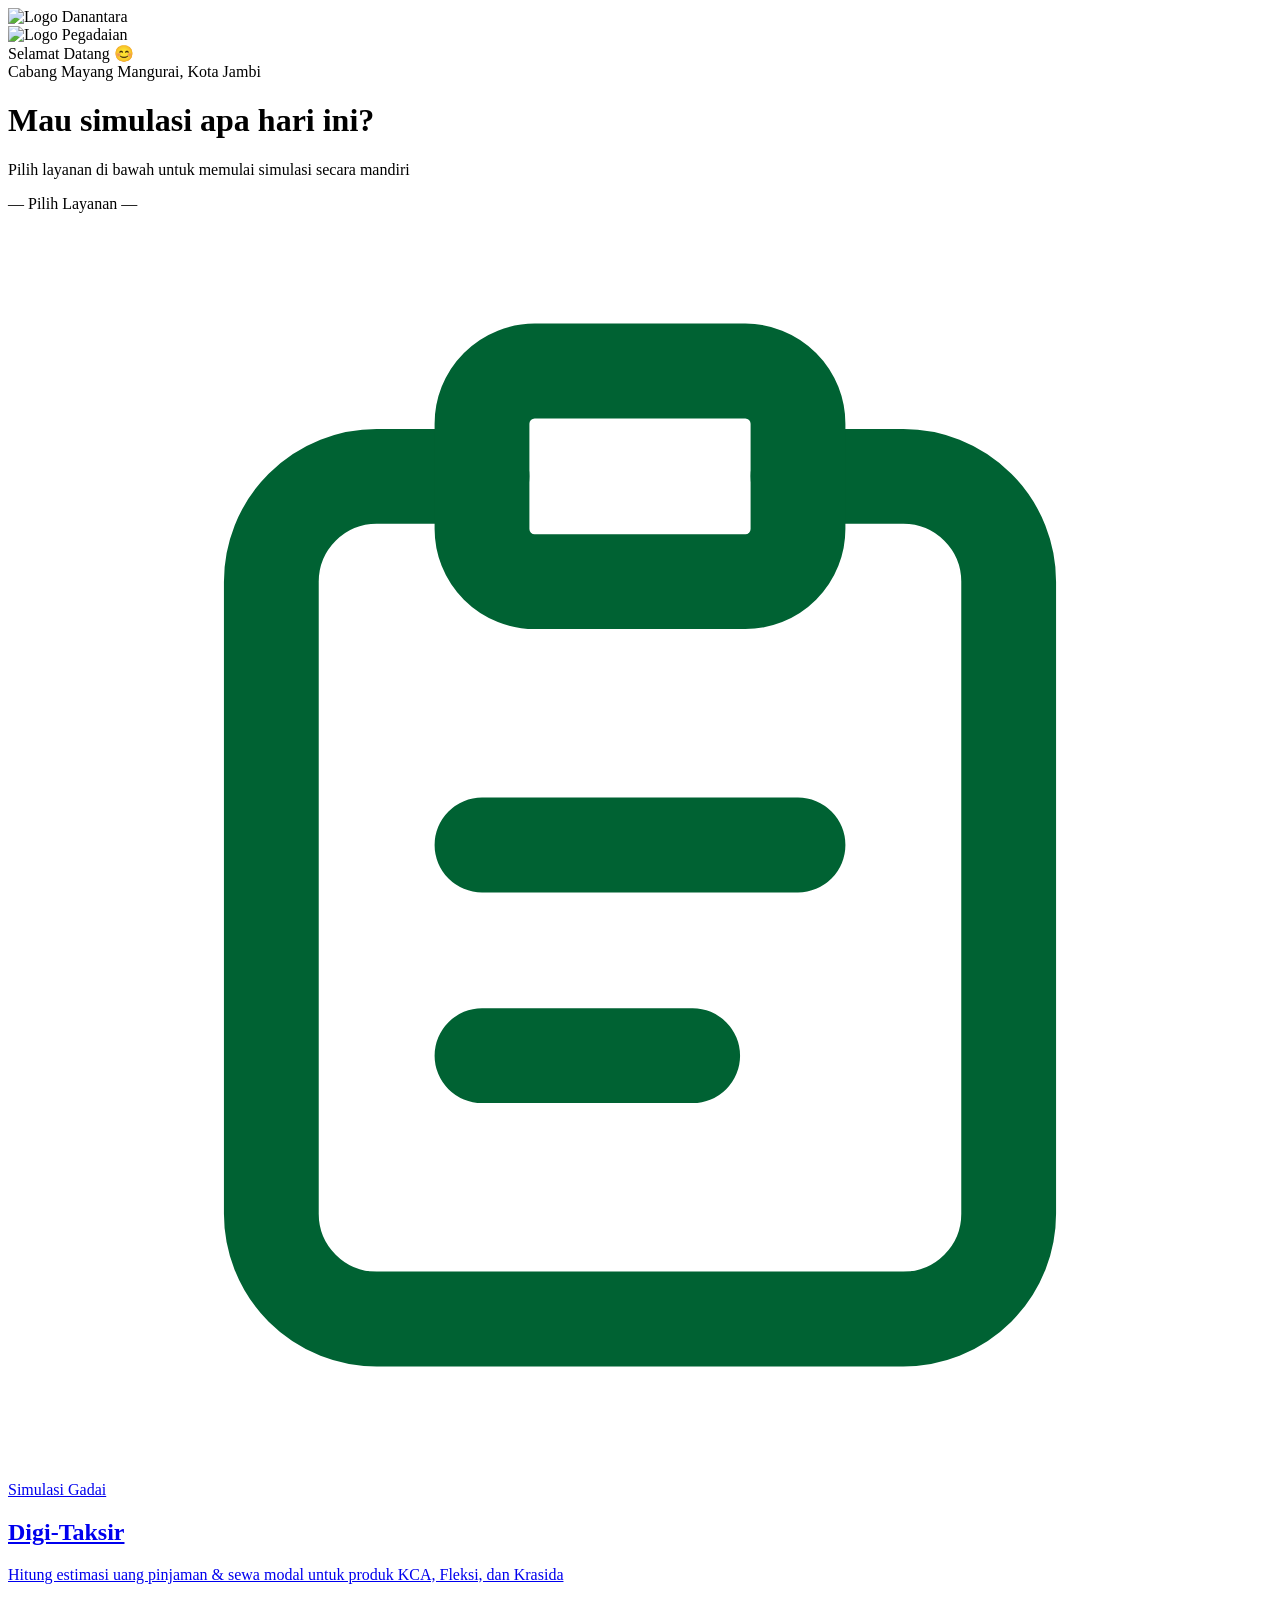
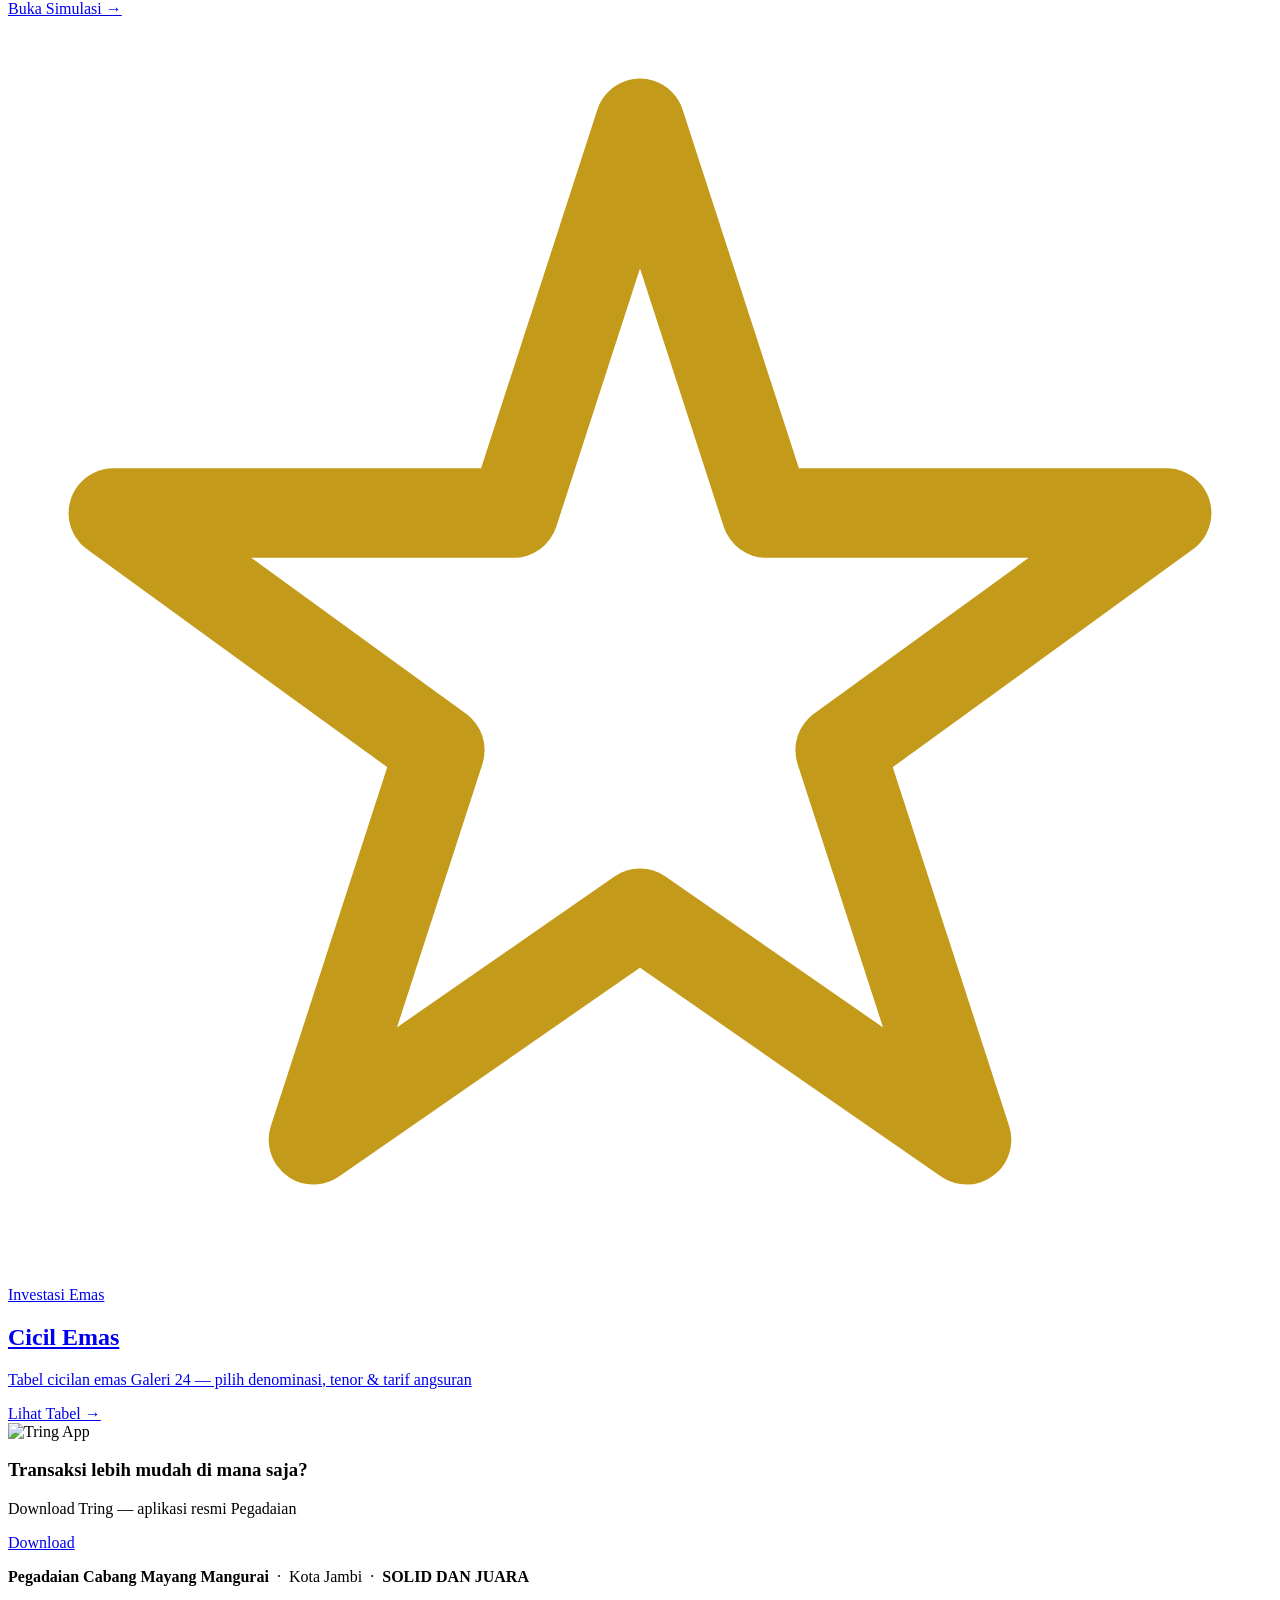
==== commit 0e8d1720: "Update index.html" ====
--- a/index.html
+++ b/index.html
@@ -1,255 +1,87 @@
 <!DOCTYPE html>
 <html lang="id">
-  <head>
-    <meta charset="UTF-8" />
-    <meta name="viewport" content="width=device-width, initial-scale=1.0" />
-    <title>Portal MT — Pegadaian Mayang Mangurai</title>
-    <link
-      href="https://fonts.googleapis.com/css2?family=Playfair+Display:wght@600;700&family=DM+Sans:wght@300;400;500;600&display=swap"
-      rel="stylesheet"
-    />
-    <link rel="stylesheet" href="css/style.css" />
-  </head>
+<head>
+  <meta charset="UTF-8"/>
+  <meta name="viewport" content="width=device-width, initial-scale=1.0"/>
+  <title>Pegadaian Mayang Mangurai</title>
+  <link href="https://fonts.googleapis.com/css2?family=Playfair+Display:wght@600;700&family=DM+Sans:wght@300;400;500;600&display=swap" rel="stylesheet"/>
+  <link rel="stylesheet" href="css/style.css"/>
+</head>
+<body class="page-index">
 
-  <body>
-    <!-- HEADER -->
-    <header>
-      <div class="header-inner">
-        <div class="logo-container">
-          <img
-            src="https://upload.wikimedia.org/wikipedia/commons/thumb/9/90/Danantara_Indonesia_%28no_SW%29.svg/3840px-Danantara_Indonesia_%28no_SW%29.svg.png"
-            alt="Logo Danantara"
-          />
-          <div style="width: 1px; height: 20px; background: #ddd"></div>
-          <img
-            src="https://upload.wikimedia.org/wikipedia/commons/thumb/d/dc/Pegadaian_logo_%282013%29.svg/1280px-Pegadaian_logo_%282013%29.svg.png"
-            alt="Logo Pegadaian"
-          />
-        </div>
-        <div class="header-badge">Selamat Datang 😊</div>
+  <!-- HEADER -->
+  <header>
+    <div class="header-inner">
+      <div class="logo-container">
+        <img src="https://upload.wikimedia.org/wikipedia/commons/thumb/9/90/Danantara_Indonesia_%28no_SW%29.svg/3840px-Danantara_Indonesia_%28no_SW%29.svg.png" alt="Logo Danantara"/>
+        <div class="logo-sep"></div>
+        <img src="https://upload.wikimedia.org/wikipedia/commons/thumb/d/dc/Pegadaian_logo_%282013%29.svg/1280px-Pegadaian_logo_%282013%29.svg.png" alt="Logo Pegadaian"/>
       </div>
-    </header>
-    <div class="gold-stripe"></div>
+      <div class="header-badge">Selamat Datang 😊</div>
+    </div>
+  </header>
+  <div class="gold-stripe"></div>
 
-    <!-- HERO -->
-    <section class="hero">
-      <h1>Portal Layanan<br /><span>Digital Pegadaian</span></h1>
-      <p>
-        Sistem terpadu untuk simulasi gadai dan cicil emas secara digital,
-        akurat, dan edukatif untuk nasabah Cabang Mayang Mangurai.
-      </p>
-      <div class="hero-meta">
-        <div class="meta-item">
-          <svg class="meta-icon" viewBox="0 0 24 24">
-            <path
-              d="M12 2C8.13 2 5 5.13 5 9c0 5.25 7 13 7 13s7-7.75 7-13c0-3.87-3.13-7-7-7zm0 9.5c-1.38 0-2.5-1.12-2.5-2.5s1.12-2.5 2.5-2.5 2.5 1.12 2.5 2.5-1.12 2.5-2.5 2.5z"
-            />
-          </svg>
-          Mayang Mangurai, Kota Jambi
-        </div>
-        <div class="meta-item">
-          <!-- <svg class="meta-icon" viewBox="0 0 24 24">
-            <path d="M19 3h-1V1h-2v2H8V1H6v2H5c-1.11 0-2 .9-2 2v14c0 1.1.89 2 2 2h14c1.1 0 2-.9 2-2V5c0-1.1-.9-2-2-2zm0 16H5V8h14v11zM7 10h5v5H7z"/>
-          </svg> -->
-          <!-- <span id="date-display"></span> -->
-        </div>
+  <!-- HERO -->
+  <div class="hero-simple">
+    <div class="branch-pill">
+      <div class="branch-dot"></div>
+      Cabang Mayang Mangurai, Kota Jambi
+    </div>
+    <h1>Mau simulasi <span>apa hari ini?</span></h1>
+    <p>Pilih layanan di bawah untuk memulai simulasi secara mandiri</p>
+  </div>
+
+  <div class="pick-label">— Pilih Layanan —</div>
+
+  <!-- DUA PILIHAN -->
+  <div class="choice-grid">
+    <a class="choice-card card-green" href="digi-taksir.html">
+      <div class="choice-icon icon-bg-green">
+        <svg viewBox="0 0 24 24" fill="none">
+          <path d="M9 5H7a2 2 0 00-2 2v12a2 2 0 002 2h10a2 2 0 002-2V7a2 2 0 00-2-2h-2" stroke="#006233" stroke-width="1.8" stroke-linecap="round"/>
+          <rect x="9" y="3" width="6" height="4" rx="1" stroke="#006233" stroke-width="1.8"/>
+          <path d="M9 12h6M9 16h4" stroke="#006233" stroke-width="1.8" stroke-linecap="round"/>
+        </svg>
       </div>
-    </section>
+      <div class="choice-tag tag-c-green">Simulasi Gadai</div>
+      <h2>Digi&#8209;Taksir</h2>
+      <p>Hitung estimasi uang pinjaman &amp; sewa modal untuk produk KCA, Fleksi, dan Krasida</p>
+      <div class="choice-cta cta-c-green">Buka Simulasi →</div>
+    </a>
 
-    <!-- STATS BAR -->
-    <div class="stats-bar">
-      <div class="stats-inner">
-        <div class="stat-item">
-          <div class="stat-value">3</div>
-          <div class="stat-label">Produk Gadai</div>
-        </div>
-        <div class="stat-sep"></div>
-        <div class="stat-item">
-          <div class="stat-value">11</div>
-          <div class="stat-label">Denominasi Emas</div>
-        </div>
-        <div class="stat-sep"></div>
-        <div class="stat-item">
-          <div class="stat-value">3</div>
-          <div class="stat-label">Tarif Angsuran</div>
-        </div>
-        <div class="stat-sep"></div>
-        <div class="stat-item">
-          <div class="stat-value">2</div>
-          <div class="stat-label">Layanan Aktif</div>
-        </div>
+    <a class="choice-card card-gold" href="cicil-emas.html">
+      <div class="choice-icon icon-bg-gold">
+        <svg viewBox="0 0 24 24" fill="none">
+          <path d="M12 2l2.4 7.4H22l-6.2 4.5 2.4 7.4L12 17l-6.2 4.3 2.4-7.4L2 9.4h7.6L12 2z" stroke="#c49a1a" stroke-width="1.7" stroke-linejoin="round"/>
+        </svg>
       </div>
+      <div class="choice-tag tag-c-gold">Investasi Emas</div>
+      <h2>Cicil Emas</h2>
+      <p>Tabel cicilan emas Galeri 24 — pilih denominasi, tenor &amp; tarif angsuran</p>
+      <div class="choice-cta cta-c-gold">Lihat Tabel →</div>
+    </a>
+  </div>
+
+  <!-- TRING CTA -->
+  <div class="tring-wrap">
+    <div class="tring-cta">
+      <div class="tring-image-container">
+        <img src="https://assets-a1.kompasiana.com/items/album/2025/10/06/1-68e331adc925c446c6513752.png?t=o&v=770.png" alt="Tring App" class="tring-app-img"/>
+      </div>
+      <div class="tring-text">
+        <h3>Transaksi lebih mudah di mana saja?</h3>
+        <p>Download Tring — aplikasi resmi Pegadaian</p>
+      </div>
+      <a href="https://play.google.com/store/apps/details?id=com.pegadaiandigital" target="_blank" rel="noopener noreferrer" class="tring-btn">Download</a>
     </div>
+  </div>
 
-    <!-- SECTION LABEL -->
-    <div class="section-divider">
-      <span>Pilih Layanan</span>
-    </div>
+  <!-- FOOTER -->
+  <footer>
+    <p><strong>Pegadaian Cabang Mayang Mangurai</strong> &nbsp;·&nbsp; Kota Jambi &nbsp;·&nbsp; <strong>SOLID DAN JUARA</strong></p>
+  </footer>
 
-    <!-- CARDS -->
-  <main>
-    <div class="cards-grid">
-      <!-- CARD 1: DIGI-TAKSIR -->
-      <a class="card" href="digi-taksir.html">
-        <div class="card-header">
-          <div class="card-icon icon-green">
-            <svg
-              viewBox="0 0 24 24"
-              fill="none"
-              xmlns="http://www.w3.org/2000/svg"
-            >
-              <path
-                d="M9 5H7a2 2 0 00-2 2v12a2 2 0 002 2h10a2 2 0 002-2V7a2 2 0 00-2-2h-2"
-                stroke="#006233"
-                stroke-width="1.8"
-                stroke-linecap="round"
-              />
-              <rect
-                x="9"
-                y="3"
-                width="6"
-                height="4"
-                rx="1"
-                stroke="#006233"
-                stroke-width="1.8"
-              />
-              <path
-                d="M9 12h6M9 16h4"
-                stroke="#006233"
-                stroke-width="1.8"
-                stroke-linecap="round"
-              />
-            </svg>
-          </div>
-          <div class="card-titles">
-            <div class="card-tag tag-green">Simulasi & Edukasi</div>
-            <h2>DIGI&#8209;<em style="color: var(--green-mid)">TAKSIR</em></h2>
-          </div>
-        </div>
-        <p class="card-desc">
-          Digital Appraisal & Education System — Simulasi perhitungan taksiran
-          gadai secara real-time untuk berbagai produk layanan Pegadaian.
-        </p>
-        <ul class="card-features">
-          <li>
-            <div class="feat-dot dot-green"></div>
-            Gadai KCA (Kredit Cepat & Aman)
-          </li>
-          <li>
-            <div class="feat-dot dot-green"></div>
-            Gadai Fleksi — sewa modal harian
-          </li>
-          <li>
-            <div class="feat-dot dot-green"></div>
-            Krasida — Kredit Gadai Sistem Angsuran
-          </li>
-        </ul>
-        <div class="card-footer">
-          <div class="card-cta cta-green">
-            Buka Simulasi
-            <div class="cta-arrow arrow-green">
-              <svg viewBox="0 0 14 14" fill="none">
-                <path
-                  d="M3 7h8M8 4l3 3-3 3"
-                  stroke="#006233"
-                  stroke-width="1.6"
-                  stroke-linecap="round"
-                  stroke-linejoin="round"
-                />
-              </svg>
-            </div>
-          </div>
-        </div>
-      </a>
-
-      <!-- CARD 2: CICIL EMAS -->
-      <a class="card" href="cicil-emas.html">
-        <div class="card-header">
-          <div class="card-icon icon-gold">
-            <svg
-              viewBox="0 0 24 24"
-              fill="none"
-              xmlns="http://www.w3.org/2000/svg"
-            >
-              <path
-                d="M12 2l2.4 7.4H22l-6.2 4.5 2.4 7.4L12 17l-6.2 4.3 2.4-7.4L2 9.4h7.6L12 2z"
-                stroke="#c49a1a"
-                stroke-width="1.7"
-                stroke-linejoin="round"
-              />
-            </svg>
-          </div>
-          <div class="card-titles">
-            <div class="card-tag tag-gold">Investasi Emas</div>
-            <h2>Cicil <em style="color: var(--gold)">Emas</em></h2>
-          </div>
-        </div>
-        <p class="card-desc">
-          Kalkulator cicilan emas Pegadaian Galeri 24 — pilih denominasi dan
-          tarif angsuran untuk menghitung cicilan bulanan sesuai kemampuan.
-        </p>
-        <ul class="card-features">
-          <li>
-            <div class="feat-dot dot-gold"></div>
-            Denominasi 0,5 gram s/d 1000 gram
-          </li>
-          <li>
-            <div class="feat-dot dot-gold"></div>
-            Tarif 0,53% · 0,71% · 0,92%
-          </li>
-          <li>
-            <div class="feat-dot dot-gold"></div>
-            Tenor 3 · 6 · 12 · 18 · 24 · 36 bulan
-          </li>
-        </ul>
-        <div class="card-footer">
-          <div class="card-cta cta-gold">
-            Lihat Tabel
-            <div class="cta-arrow arrow-gold">
-              <svg viewBox="0 0 14 14" fill="none">
-                <path
-                  d="M3 7h8M8 4l3 3-3 3"
-                  stroke="#c49a1a"
-                  stroke-width="1.6"
-                  stroke-linecap="round"
-                  stroke-linejoin="round"
-                />
-              </svg>
-            </div>
-          </div>
-        </div>
-      </a>
-    </div>
-
-    <!-- ── TRING CTA (selalu tampil) ── -->
-      <div class="tring-cta">
-        <div class="tring-image-container">
-          <img src="https://assets-a1.kompasiana.com/items/album/2025/10/06/1-68e331adc925c446c6513752.png?t=o&v=770.png" alt="Tring App" class = "tring-app-img" />
-        </div>
-        <div class="tring-text">
-          <h3>Transaksi lebih mudah di mana saja?</h3>
-          <p>Download Tring — aplikasi resmi Pegadaian</p>
-        </div>
-        <a href="https://play.google.com/store/apps/details?id=com.pegadaiandigital" 
-          target="_blank" 
-          class="tring-btn">
-          Download
-        </a>
-      </div>
-  </main>
-
-    
-    <!-- FOOTER -->
-    <footer>
-      <p>
-        <strong>Pegadaian Cabang Mayang Mangurai</strong> &nbsp;·&nbsp; Kota
-        Jambi &nbsp;·&nbsp; <strong>SOLID DAN JUARA</strong>
-      </p>
-    </footer>
-
-    <script src="js/script.js"></script>
-     <script src="https://cdnjs.cloudflare.com/ajax/libs/html2canvas/1.4.1/html2canvas.min.js"></script>
-    <script src="https://cdnjs.cloudflare.com/ajax/libs/jspdf/2.5.1/jspdf.umd.min.js"></script>
-    
-  </body>
+  <script src="js/script.js"></script>
+</body>
 </html>
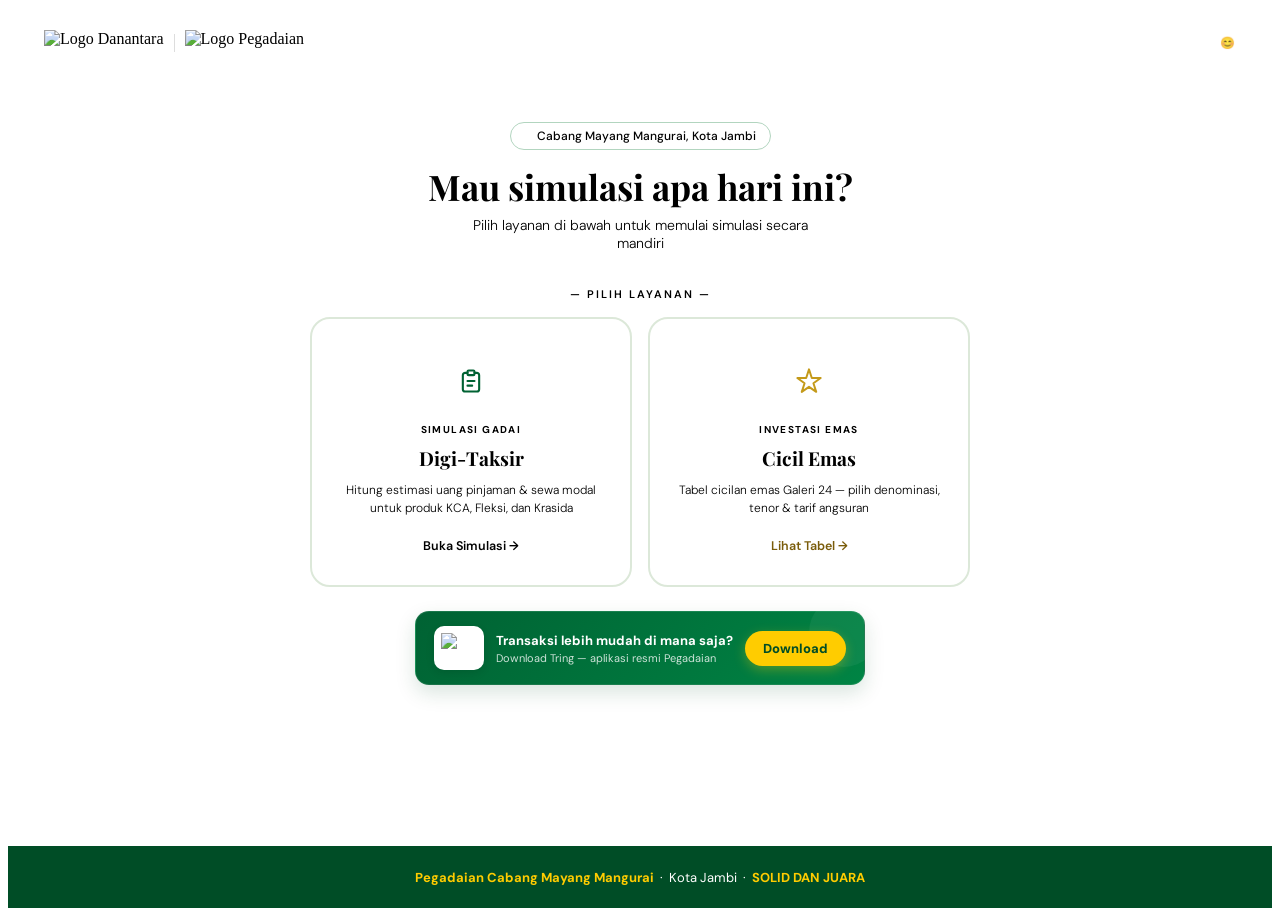
==== commit cbbb4311: "Update index.html" ====
--- a/index.html
+++ b/index.html
@@ -1,87 +1,377 @@
 <!DOCTYPE html>
 <html lang="id">
-<head>
-  <meta charset="UTF-8"/>
-  <meta name="viewport" content="width=device-width, initial-scale=1.0"/>
-  <title>Pegadaian Mayang Mangurai</title>
-  <link href="https://fonts.googleapis.com/css2?family=Playfair+Display:wght@600;700&family=DM+Sans:wght@300;400;500;600&display=swap" rel="stylesheet"/>
-  <link rel="stylesheet" href="css/style.css"/>
-</head>
-<body class="page-index">
-
-  <!-- HEADER -->
-  <header>
-    <div class="header-inner">
-      <div class="logo-container">
-        <img src="https://upload.wikimedia.org/wikipedia/commons/thumb/9/90/Danantara_Indonesia_%28no_SW%29.svg/3840px-Danantara_Indonesia_%28no_SW%29.svg.png" alt="Logo Danantara"/>
-        <div class="logo-sep"></div>
-        <img src="https://upload.wikimedia.org/wikipedia/commons/thumb/d/dc/Pegadaian_logo_%282013%29.svg/1280px-Pegadaian_logo_%282013%29.svg.png" alt="Logo Pegadaian"/>
+  <head>
+    <meta charset="UTF-8" />
+    <meta name="viewport" content="width=device-width, initial-scale=1.0" />
+    <title>Pegadaian Mayang Mangurai</title>
+    <link href="https://fonts.googleapis.com/css2?family=Playfair+Display:wght@600;700&family=DM+Sans:wght@300;400;500;600&display=swap" rel="stylesheet"/>
+    <link rel="stylesheet" href="css/style.css" />
+    <style>
+      body {
+        min-height: 100vh;
+        display: flex;
+        flex-direction: column;
+        background: var(--bg);
+      }
+
+      /* HEADER */
+      header {
+        background: var(--green-mid);
+        padding: 0 1.5rem;
+        position: relative;
+        overflow: hidden;
+      }
+      header::before {
+        content: "";
+        position: absolute;
+        top: -40px; right: -60px;
+        width: 200px; height: 200px;
+        border-radius: 50%;
+        background: rgba(255,255,255,0.04);
+        pointer-events: none;
+      }
+      .header-inner {
+        display: flex;
+        align-items: center;
+        justify-content: space-between;
+        padding: 1rem 0;
+        position: relative;
+        z-index: 1;
+      }
+      .logo-container {
+        display: flex;
+        align-items: center;
+        gap: 10px;
+        background: white;
+        padding: 6px 12px;
+        border-radius: 8px;
+        margin: 0;
+      }
+      .logo-container img { height: 26px; }
+      .header-badge {
+        background: rgba(255,255,255,0.12);
+        border: 1px solid rgba(255,255,255,0.25);
+        color: rgba(255,255,255,0.9);
+        padding: 4px 12px;
+        border-radius: 20px;
+        font-size: 12px;
+        font-family: "DM Sans", sans-serif;
+      }
+      .gold-stripe {
+        height: 4px;
+        background: linear-gradient(90deg, var(--gold) 0%, #f0d060 50%, var(--gold) 100%);
+      }
+
+      /* HERO */
+      .hero-simple {
+        text-align: center;
+        padding: 2.5rem 1.5rem 1rem;
+      }
+      .branch-pill {
+        display: inline-flex;
+        align-items: center;
+        gap: 6px;
+        background: var(--green-light);
+        border: 1px solid #b2d5bf;
+        color: var(--green-dark);
+        padding: 5px 14px;
+        border-radius: 20px;
+        font-size: 12px;
+        font-family: "DM Sans", sans-serif;
+        font-weight: 500;
+        margin-bottom: 1rem;
+      }
+      .branch-dot {
+        width: 6px; height: 6px;
+        background: var(--green-mid);
+        border-radius: 50%;
+      }
+      .hero-simple h1 {
+        font-family: "Playfair Display", serif;
+        font-size: clamp(1.6rem, 5vw, 2.2rem);
+        color: var(--green-dark);
+        margin: 0 0 0.5rem;
+        line-height: 1.2;
+      }
+      .hero-simple h1 span { color: var(--gold); }
+      .hero-simple p {
+        font-family: "DM Sans", sans-serif;
+        color: var(--text-mid);
+        font-size: 14px;
+        font-weight: 300;
+        margin: 0 auto;
+        max-width: 360px;
+      }
+
+      /* PICK LABEL */
+      .pick-label {
+        text-align: center;
+        font-family: "DM Sans", sans-serif;
+        font-size: 11px;
+        font-weight: 600;
+        letter-spacing: 2px;
+        text-transform: uppercase;
+        color: var(--text-light);
+        margin: 1.2rem 0 1rem;
+      }
+
+      /* CHOICE CARDS */
+      .choice-grid {
+        display: grid;
+        grid-template-columns: 1fr 1fr;
+        gap: 1rem;
+        max-width: 660px;
+        margin: 0 auto;
+        padding: 0 1.2rem 1.5rem;
+      }
+      @media (max-width: 480px) {
+        .choice-grid { grid-template-columns: 1fr; }
+      }
+
+      .choice-card {
+        display: flex;
+        flex-direction: column;
+        align-items: center;
+        justify-content: center;
+        text-align: center;
+        text-decoration: none;
+        color: inherit;
+        background: var(--white);
+        border-radius: 20px;
+        padding: 2rem 1.2rem 1.5rem;
+        border: 2px solid #dce8d9;
+        transition: transform 0.2s ease, box-shadow 0.2s ease, border-color 0.2s ease;
+        gap: 0.7rem;
+        min-height: 210px;
+      }
+      .choice-card:hover {
+        transform: translateY(-5px);
+        box-shadow: 0 16px 36px rgba(0,80,40,0.13);
+      }
+      .choice-card.card-green:hover { border-color: var(--green-mid); }
+      .choice-card.card-gold:hover  { border-color: var(--gold); }
+
+      .choice-icon {
+        width: 60px; height: 60px;
+        border-radius: 16px;
+        display: flex;
+        align-items: center;
+        justify-content: center;
+      }
+      .icon-bg-green { background: var(--green-light); }
+      .icon-bg-gold  { background: var(--gold-light); }
+      .choice-icon svg { width: 28px; height: 28px; }
+
+      .choice-tag {
+        font-family: "DM Sans", sans-serif;
+        font-size: 10px;
+        font-weight: 700;
+        letter-spacing: 1.4px;
+        text-transform: uppercase;
+      }
+      .tag-c-green { color: var(--green-mid); }
+      .tag-c-gold  { color: var(--gold); }
+
+      .choice-card h2 {
+        font-family: "Playfair Display", serif;
+        font-size: 1.2rem;
+        font-weight: 700;
+        color: var(--text-dark);
+        margin: 0;
+        line-height: 1.2;
+      }
+      .choice-card p {
+        font-family: "DM Sans", sans-serif;
+        font-size: 12px;
+        color: var(--text-mid);
+        font-weight: 300;
+        line-height: 1.5;
+        margin: 0;
+      }
+
+      .choice-cta {
+        display: inline-flex;
+        align-items: center;
+        gap: 5px;
+        font-family: "DM Sans", sans-serif;
+        font-size: 12.5px;
+        font-weight: 600;
+        padding: 7px 16px;
+        border-radius: 30px;
+        margin-top: 0.2rem;
+        transition: background 0.2s, color 0.2s;
+      }
+      .cta-c-green { background: var(--green-light); color: var(--green-dark); }
+      .cta-c-gold  { background: var(--gold-light); color: #7a5c0a; }
+      .choice-card:hover .cta-c-green { background: var(--green-mid); color: white; }
+      .choice-card:hover .cta-c-gold  { background: var(--gold); color: white; }
+
+      /* TRING */
+      .tring-wrap {
+        max-width: 660px;
+        margin: 0 auto;
+        padding: 0 1.2rem 1.8rem;
+      }
+      .tring-cta {
+        background: linear-gradient(135deg, #006233 0%, #008444 100%);
+        border-radius: 14px;
+        padding: 14px 18px;
+        display: flex;
+        align-items: center;
+        gap: 12px;
+        color: #fff;
+        box-shadow: 0 8px 20px rgba(0,80,40,0.15);
+        position: relative;
+        overflow: visible;
+        border: 1px solid rgba(255,255,255,0.1);
+      }
+      .tring-cta::before {
+        content: "";
+        position: absolute;
+        top: -15px; right: -15px;
+        width: 70px; height: 70px;
+        background: rgba(255,255,255,0.05);
+        border-radius: 50%;
+        pointer-events: none;
+      }
+      .tring-image-container {
+        flex-shrink: 0;
+        background: #fff;
+        padding: 7px;
+        border-radius: 10px;
+        display: flex; align-items: center; justify-content: center;
+        box-shadow: 0 3px 8px rgba(0,0,0,0.1);
+      }
+      .tring-app-img { width: 36px; height: 30px; object-fit: contain; }
+      .tring-text { flex: 1; }
+      .tring-text h3 {
+        font-family: "DM Sans", sans-serif;
+        font-size: 13px; font-weight: 700;
+        margin: 0 0 2px; color: #fff;
+      }
+      .tring-text p {
+        font-family: "DM Sans", sans-serif;
+        font-size: 11px; color: rgba(255,255,255,0.8); margin: 0;
+      }
+      .tring-btn {
+        background: #ffcc00;
+        color: #004d26;
+        border: none;
+        padding: 9px 18px;
+        border-radius: 30px;
+        font-family: "DM Sans", sans-serif;
+        font-weight: 800; font-size: 13px;
+        cursor: pointer;
+        white-space: nowrap;
+        text-decoration: none;
+        display: inline-block;
+        position: relative; z-index: 10;
+        pointer-events: auto;
+        transition: background 0.2s, transform 0.2s;
+        box-shadow: 0 4px 12px rgba(255,204,0,0.3);
+      }
+      .tring-btn:hover { background: #fff; transform: translateY(-2px); }
+
+      /* FOOTER */
+      footer {
+        background: #004d26;
+        padding: 1.4rem 1.5rem;
+        color: white;
+        text-align: center;
+        margin-top: auto;
+        font-family: "DM Sans", sans-serif;
+        font-size: 13px;
+      }
+      footer p { margin: 0; }
+      footer strong { color: #ffcc00; }
+    </style>
+  </head>
+
+  <body>
+    <!-- HEADER -->
+    <header>
+      <div class="header-inner">
+        <div class="logo-container">
+          <img src="https://upload.wikimedia.org/wikipedia/commons/thumb/9/90/Danantara_Indonesia_%28no_SW%29.svg/3840px-Danantara_Indonesia_%28no_SW%29.svg.png" alt="Logo Danantara"/>
+          <div style="width:1px;height:18px;background:#ddd;"></div>
+          <img src="https://upload.wikimedia.org/wikipedia/commons/thumb/d/dc/Pegadaian_logo_%282013%29.svg/1280px-Pegadaian_logo_%282013%29.svg.png" alt="Logo Pegadaian"/>
+        </div>
+        <div class="header-badge">Selamat Datang 😊</div>
       </div>
-      <div class="header-badge">Selamat Datang 😊</div>
+    </header>
+    <div class="gold-stripe"></div>
+
+    <!-- HERO -->
+    <div class="hero-simple">
+      <div class="branch-pill">
+        <div class="branch-dot"></div>
+        Cabang Mayang Mangurai, Kota Jambi
+      </div>
+      <h1>Mau simulasi <span>apa hari ini?</span></h1>
+      <p>Pilih layanan di bawah untuk memulai simulasi secara mandiri</p>
     </div>
-  </header>
-  <div class="gold-stripe"></div>
-
-  <!-- HERO -->
-  <div class="hero-simple">
-    <div class="branch-pill">
-      <div class="branch-dot"></div>
-      Cabang Mayang Mangurai, Kota Jambi
+
+    <div class="pick-label">— Pilih Layanan —</div>
+
+    <!-- DUA PILIHAN -->
+    <div class="choice-grid">
+
+      <a class="choice-card card-green" href="digi-taksir.html">
+        <div class="choice-icon icon-bg-green">
+          <svg viewBox="0 0 24 24" fill="none">
+            <path d="M9 5H7a2 2 0 00-2 2v12a2 2 0 002 2h10a2 2 0 002-2V7a2 2 0 00-2-2h-2"
+              stroke="#006233" stroke-width="1.8" stroke-linecap="round"/>
+            <rect x="9" y="3" width="6" height="4" rx="1" stroke="#006233" stroke-width="1.8"/>
+            <path d="M9 12h6M9 16h4" stroke="#006233" stroke-width="1.8" stroke-linecap="round"/>
+          </svg>
+        </div>
+        <div class="choice-tag tag-c-green">Simulasi Gadai</div>
+        <h2>Digi&#8209;Taksir</h2>
+        <p>Hitung estimasi uang pinjaman & sewa modal untuk produk KCA, Fleksi, dan Krasida</p>
+        <div class="choice-cta cta-c-green">Buka Simulasi →</div>
+      </a>
+
+      <a class="choice-card card-gold" href="cicil-emas.html">
+        <div class="choice-icon icon-bg-gold">
+          <svg viewBox="0 0 24 24" fill="none">
+            <path d="M12 2l2.4 7.4H22l-6.2 4.5 2.4 7.4L12 17l-6.2 4.3 2.4-7.4L2 9.4h7.6L12 2z"
+              stroke="#c49a1a" stroke-width="1.7" stroke-linejoin="round"/>
+          </svg>
+        </div>
+        <div class="choice-tag tag-c-gold">Investasi Emas</div>
+        <h2>Cicil Emas</h2>
+        <p>Tabel cicilan emas Galeri 24 — pilih denominasi, tenor & tarif angsuran</p>
+        <div class="choice-cta cta-c-gold">Lihat Tabel →</div>
+      </a>
+
     </div>
-    <h1>Mau simulasi <span>apa hari ini?</span></h1>
-    <p>Pilih layanan di bawah untuk memulai simulasi secara mandiri</p>
-  </div>
-
-  <div class="pick-label">— Pilih Layanan —</div>
-
-  <!-- DUA PILIHAN -->
-  <div class="choice-grid">
-    <a class="choice-card card-green" href="digi-taksir.html">
-      <div class="choice-icon icon-bg-green">
-        <svg viewBox="0 0 24 24" fill="none">
-          <path d="M9 5H7a2 2 0 00-2 2v12a2 2 0 002 2h10a2 2 0 002-2V7a2 2 0 00-2-2h-2" stroke="#006233" stroke-width="1.8" stroke-linecap="round"/>
-          <rect x="9" y="3" width="6" height="4" rx="1" stroke="#006233" stroke-width="1.8"/>
-          <path d="M9 12h6M9 16h4" stroke="#006233" stroke-width="1.8" stroke-linecap="round"/>
-        </svg>
+
+    <!-- TRING CTA -->
+    <div class="tring-wrap">
+      <div class="tring-cta">
+        <div class="tring-image-container">
+          <img src="https://assets-a1.kompasiana.com/items/album/2025/10/06/1-68e331adc925c446c6513752.png?t=o&v=770.png"
+            alt="Tring App" class="tring-app-img"/>
+        </div>
+        <div class="tring-text">
+          <h3>Transaksi lebih mudah di mana saja?</h3>
+          <p>Download Tring — aplikasi resmi Pegadaian</p>
+        </div>
+        <a href="https://play.google.com/store/apps/details?id=com.pegadaiandigital"
+          target="_blank" rel="noopener noreferrer" class="tring-btn">
+          Download
+        </a>
       </div>
-      <div class="choice-tag tag-c-green">Simulasi Gadai</div>
-      <h2>Digi&#8209;Taksir</h2>
-      <p>Hitung estimasi uang pinjaman &amp; sewa modal untuk produk KCA, Fleksi, dan Krasida</p>
-      <div class="choice-cta cta-c-green">Buka Simulasi →</div>
-    </a>
-
-    <a class="choice-card card-gold" href="cicil-emas.html">
-      <div class="choice-icon icon-bg-gold">
-        <svg viewBox="0 0 24 24" fill="none">
-          <path d="M12 2l2.4 7.4H22l-6.2 4.5 2.4 7.4L12 17l-6.2 4.3 2.4-7.4L2 9.4h7.6L12 2z" stroke="#c49a1a" stroke-width="1.7" stroke-linejoin="round"/>
-        </svg>
-      </div>
-      <div class="choice-tag tag-c-gold">Investasi Emas</div>
-      <h2>Cicil Emas</h2>
-      <p>Tabel cicilan emas Galeri 24 — pilih denominasi, tenor &amp; tarif angsuran</p>
-      <div class="choice-cta cta-c-gold">Lihat Tabel →</div>
-    </a>
-  </div>
-
-  <!-- TRING CTA -->
-  <div class="tring-wrap">
-    <div class="tring-cta">
-      <div class="tring-image-container">
-        <img src="https://assets-a1.kompasiana.com/items/album/2025/10/06/1-68e331adc925c446c6513752.png?t=o&v=770.png" alt="Tring App" class="tring-app-img"/>
-      </div>
-      <div class="tring-text">
-        <h3>Transaksi lebih mudah di mana saja?</h3>
-        <p>Download Tring — aplikasi resmi Pegadaian</p>
-      </div>
-      <a href="https://play.google.com/store/apps/details?id=com.pegadaiandigital" target="_blank" rel="noopener noreferrer" class="tring-btn">Download</a>
     </div>
-  </div>
-
-  <!-- FOOTER -->
-  <footer>
-    <p><strong>Pegadaian Cabang Mayang Mangurai</strong> &nbsp;·&nbsp; Kota Jambi &nbsp;·&nbsp; <strong>SOLID DAN JUARA</strong></p>
-  </footer>
-
-  <script src="js/script.js"></script>
-</body>
+
+    <!-- FOOTER -->
+    <footer>
+      <p>
+        <strong>Pegadaian Cabang Mayang Mangurai</strong> &nbsp;·&nbsp;
+        Kota Jambi &nbsp;·&nbsp; <strong>SOLID DAN JUARA</strong>
+      </p>
+    </footer>
+
+    <script src="js/script.js"></script>
+  </body>
 </html>
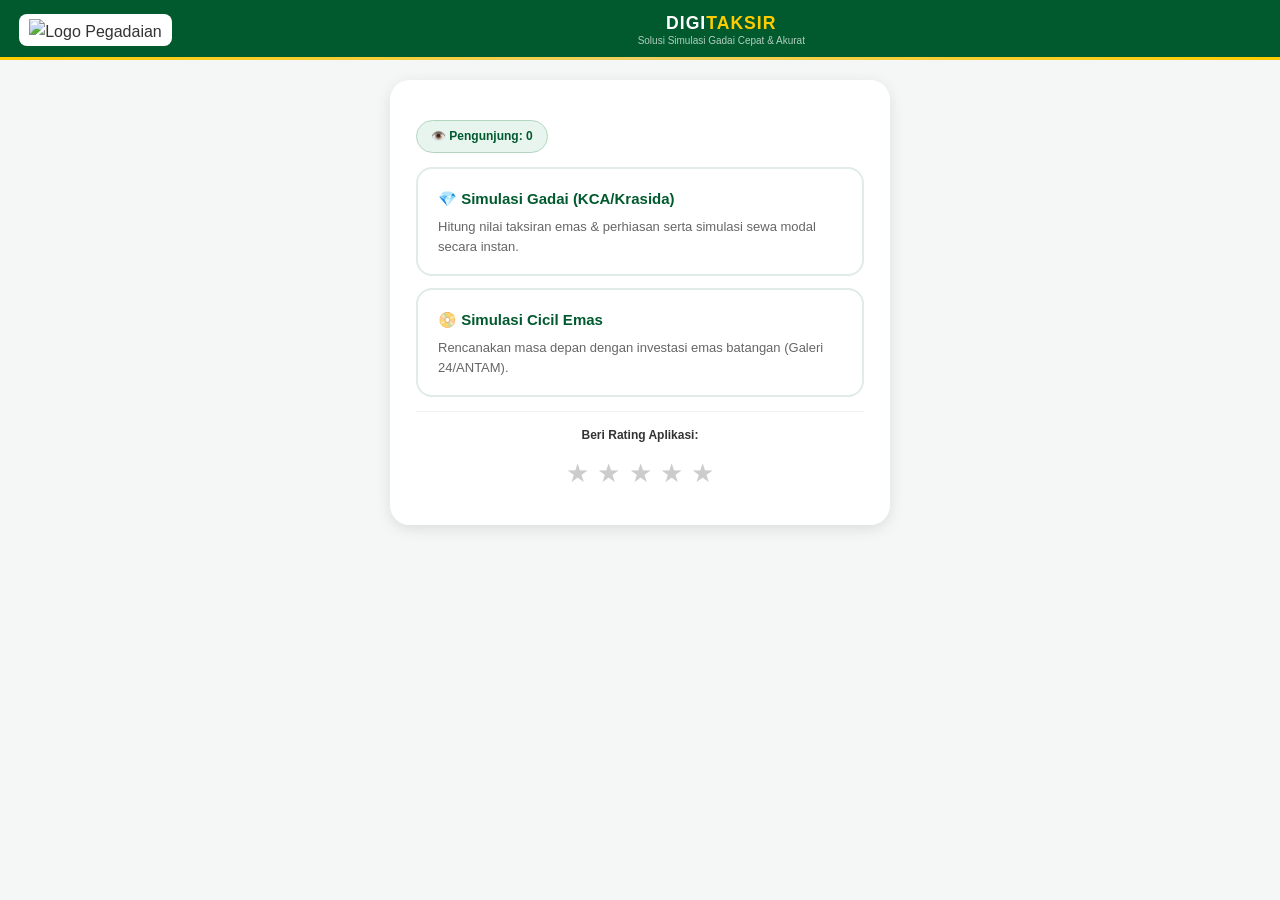
==== commit 8863b8c7: "Update index.html" ====
--- a/index.html
+++ b/index.html
@@ -1,377 +1,54 @@
 <!DOCTYPE html>
 <html lang="id">
-  <head>
-    <meta charset="UTF-8" />
-    <meta name="viewport" content="width=device-width, initial-scale=1.0" />
-    <title>Pegadaian Mayang Mangurai</title>
-    <link href="https://fonts.googleapis.com/css2?family=Playfair+Display:wght@600;700&family=DM+Sans:wght@300;400;500;600&display=swap" rel="stylesheet"/>
-    <link rel="stylesheet" href="css/style.css" />
-    <style>
-      body {
-        min-height: 100vh;
-        display: flex;
-        flex-direction: column;
-        background: var(--bg);
-      }
+<head>
+    <meta charset="UTF-8">
+    <meta name="viewport" content="width=device-width, initial-scale=1.0">
+    <title>Digi-Taksir - Pegadaian</title>
+    <link rel="stylesheet" href="style.css">
+</head>
+<body>
+    <header class="header">
+        <div class="logo-container">
+            <img src="https://upload.wikimedia.org/wikipedia/commons/b/ba/Pegadaian_logo.svg" alt="Logo Pegadaian">
+        </div>
+        <div class="header-title">
+            <h2>DIGI<span>TAKSIR</span></h2>
+            <p>Solusi Simulasi Gadai Cepat & Akurat</p>
+        </div>
+    </header>
 
-      /* HEADER */
-      header {
-        background: var(--green-mid);
-        padding: 0 1.5rem;
-        position: relative;
-        overflow: hidden;
-      }
-      header::before {
-        content: "";
-        position: absolute;
-        top: -40px; right: -60px;
-        width: 200px; height: 200px;
-        border-radius: 50%;
-        background: rgba(255,255,255,0.04);
-        pointer-events: none;
-      }
-      .header-inner {
-        display: flex;
-        align-items: center;
-        justify-content: space-between;
-        padding: 1rem 0;
-        position: relative;
-        z-index: 1;
-      }
-      .logo-container {
-        display: flex;
-        align-items: center;
-        gap: 10px;
-        background: white;
-        padding: 6px 12px;
-        border-radius: 8px;
-        margin: 0;
-      }
-      .logo-container img { height: 26px; }
-      .header-badge {
-        background: rgba(255,255,255,0.12);
-        border: 1px solid rgba(255,255,255,0.25);
-        color: rgba(255,255,255,0.9);
-        padding: 4px 12px;
-        border-radius: 20px;
-        font-size: 12px;
-        font-family: "DM Sans", sans-serif;
-      }
-      .gold-stripe {
-        height: 4px;
-        background: linear-gradient(90deg, var(--gold) 0%, #f0d060 50%, var(--gold) 100%);
-      }
+    <div class="container">
+        <div class="visitor-counter">
+            <span>👁️ Pengunjung: <span id="visitorCount">0</span></span>
+        </div>
 
-      /* HERO */
-      .hero-simple {
-        text-align: center;
-        padding: 2.5rem 1.5rem 1rem;
-      }
-      .branch-pill {
-        display: inline-flex;
-        align-items: center;
-        gap: 6px;
-        background: var(--green-light);
-        border: 1px solid #b2d5bf;
-        color: var(--green-dark);
-        padding: 5px 14px;
-        border-radius: 20px;
-        font-size: 12px;
-        font-family: "DM Sans", sans-serif;
-        font-weight: 500;
-        margin-bottom: 1rem;
-      }
-      .branch-dot {
-        width: 6px; height: 6px;
-        background: var(--green-mid);
-        border-radius: 50%;
-      }
-      .hero-simple h1 {
-        font-family: "Playfair Display", serif;
-        font-size: clamp(1.6rem, 5vw, 2.2rem);
-        color: var(--green-dark);
-        margin: 0 0 0.5rem;
-        line-height: 1.2;
-      }
-      .hero-simple h1 span { color: var(--gold); }
-      .hero-simple p {
-        font-family: "DM Sans", sans-serif;
-        color: var(--text-mid);
-        font-size: 14px;
-        font-weight: 300;
-        margin: 0 auto;
-        max-width: 360px;
-      }
+        <div class="product-card" onclick="location.href='digi-taksir.html'">
+            <h3>💎 Simulasi Gadai (KCA/Krasida)</h3>
+            <p>Hitung nilai taksiran emas & perhiasan serta simulasi sewa modal secara instan.</p>
+        </div>
 
-      /* PICK LABEL */
-      .pick-label {
-        text-align: center;
-        font-family: "DM Sans", sans-serif;
-        font-size: 11px;
-        font-weight: 600;
-        letter-spacing: 2px;
-        text-transform: uppercase;
-        color: var(--text-light);
-        margin: 1.2rem 0 1rem;
-      }
+        <div class="product-card" onclick="location.href='cicil-emas.html'">
+            <h3>📀 Simulasi Cicil Emas</h3>
+            <p>Rencanakan masa depan dengan investasi emas batangan (Galeri 24/ANTAM).</p>
+        </div>
 
-      /* CHOICE CARDS */
-      .choice-grid {
-        display: grid;
-        grid-template-columns: 1fr 1fr;
-        gap: 1rem;
-        max-width: 660px;
-        margin: 0 auto;
-        padding: 0 1.2rem 1.5rem;
-      }
-      @media (max-width: 480px) {
-        .choice-grid { grid-template-columns: 1fr; }
-      }
-
-      .choice-card {
-        display: flex;
-        flex-direction: column;
-        align-items: center;
-        justify-content: center;
-        text-align: center;
-        text-decoration: none;
-        color: inherit;
-        background: var(--white);
-        border-radius: 20px;
-        padding: 2rem 1.2rem 1.5rem;
-        border: 2px solid #dce8d9;
-        transition: transform 0.2s ease, box-shadow 0.2s ease, border-color 0.2s ease;
-        gap: 0.7rem;
-        min-height: 210px;
-      }
-      .choice-card:hover {
-        transform: translateY(-5px);
-        box-shadow: 0 16px 36px rgba(0,80,40,0.13);
-      }
-      .choice-card.card-green:hover { border-color: var(--green-mid); }
-      .choice-card.card-gold:hover  { border-color: var(--gold); }
-
-      .choice-icon {
-        width: 60px; height: 60px;
-        border-radius: 16px;
-        display: flex;
-        align-items: center;
-        justify-content: center;
-      }
-      .icon-bg-green { background: var(--green-light); }
-      .icon-bg-gold  { background: var(--gold-light); }
-      .choice-icon svg { width: 28px; height: 28px; }
-
-      .choice-tag {
-        font-family: "DM Sans", sans-serif;
-        font-size: 10px;
-        font-weight: 700;
-        letter-spacing: 1.4px;
-        text-transform: uppercase;
-      }
-      .tag-c-green { color: var(--green-mid); }
-      .tag-c-gold  { color: var(--gold); }
-
-      .choice-card h2 {
-        font-family: "Playfair Display", serif;
-        font-size: 1.2rem;
-        font-weight: 700;
-        color: var(--text-dark);
-        margin: 0;
-        line-height: 1.2;
-      }
-      .choice-card p {
-        font-family: "DM Sans", sans-serif;
-        font-size: 12px;
-        color: var(--text-mid);
-        font-weight: 300;
-        line-height: 1.5;
-        margin: 0;
-      }
-
-      .choice-cta {
-        display: inline-flex;
-        align-items: center;
-        gap: 5px;
-        font-family: "DM Sans", sans-serif;
-        font-size: 12.5px;
-        font-weight: 600;
-        padding: 7px 16px;
-        border-radius: 30px;
-        margin-top: 0.2rem;
-        transition: background 0.2s, color 0.2s;
-      }
-      .cta-c-green { background: var(--green-light); color: var(--green-dark); }
-      .cta-c-gold  { background: var(--gold-light); color: #7a5c0a; }
-      .choice-card:hover .cta-c-green { background: var(--green-mid); color: white; }
-      .choice-card:hover .cta-c-gold  { background: var(--gold); color: white; }
-
-      /* TRING */
-      .tring-wrap {
-        max-width: 660px;
-        margin: 0 auto;
-        padding: 0 1.2rem 1.8rem;
-      }
-      .tring-cta {
-        background: linear-gradient(135deg, #006233 0%, #008444 100%);
-        border-radius: 14px;
-        padding: 14px 18px;
-        display: flex;
-        align-items: center;
-        gap: 12px;
-        color: #fff;
-        box-shadow: 0 8px 20px rgba(0,80,40,0.15);
-        position: relative;
-        overflow: visible;
-        border: 1px solid rgba(255,255,255,0.1);
-      }
-      .tring-cta::before {
-        content: "";
-        position: absolute;
-        top: -15px; right: -15px;
-        width: 70px; height: 70px;
-        background: rgba(255,255,255,0.05);
-        border-radius: 50%;
-        pointer-events: none;
-      }
-      .tring-image-container {
-        flex-shrink: 0;
-        background: #fff;
-        padding: 7px;
-        border-radius: 10px;
-        display: flex; align-items: center; justify-content: center;
-        box-shadow: 0 3px 8px rgba(0,0,0,0.1);
-      }
-      .tring-app-img { width: 36px; height: 30px; object-fit: contain; }
-      .tring-text { flex: 1; }
-      .tring-text h3 {
-        font-family: "DM Sans", sans-serif;
-        font-size: 13px; font-weight: 700;
-        margin: 0 0 2px; color: #fff;
-      }
-      .tring-text p {
-        font-family: "DM Sans", sans-serif;
-        font-size: 11px; color: rgba(255,255,255,0.8); margin: 0;
-      }
-      .tring-btn {
-        background: #ffcc00;
-        color: #004d26;
-        border: none;
-        padding: 9px 18px;
-        border-radius: 30px;
-        font-family: "DM Sans", sans-serif;
-        font-weight: 800; font-size: 13px;
-        cursor: pointer;
-        white-space: nowrap;
-        text-decoration: none;
-        display: inline-block;
-        position: relative; z-index: 10;
-        pointer-events: auto;
-        transition: background 0.2s, transform 0.2s;
-        box-shadow: 0 4px 12px rgba(255,204,0,0.3);
-      }
-      .tring-btn:hover { background: #fff; transform: translateY(-2px); }
-
-      /* FOOTER */
-      footer {
-        background: #004d26;
-        padding: 1.4rem 1.5rem;
-        color: white;
-        text-align: center;
-        margin-top: auto;
-        font-family: "DM Sans", sans-serif;
-        font-size: 13px;
-      }
-      footer p { margin: 0; }
-      footer strong { color: #ffcc00; }
-    </style>
-  </head>
-
-  <body>
-    <!-- HEADER -->
-    <header>
-      <div class="header-inner">
-        <div class="logo-container">
-          <img src="https://upload.wikimedia.org/wikipedia/commons/thumb/9/90/Danantara_Indonesia_%28no_SW%29.svg/3840px-Danantara_Indonesia_%28no_SW%29.svg.png" alt="Logo Danantara"/>
-          <div style="width:1px;height:18px;background:#ddd;"></div>
-          <img src="https://upload.wikimedia.org/wikipedia/commons/thumb/d/dc/Pegadaian_logo_%282013%29.svg/1280px-Pegadaian_logo_%282013%29.svg.png" alt="Logo Pegadaian"/>
+        <div class="feedback-section">
+            <p style="font-size: 12px; margin-bottom: 8px; font-weight: bold;">Beri Rating Aplikasi:</p>
+            <div class="star-rating" id="mainRating">
+                <span onclick="setRating(1)">★</span>
+                <span onclick="setRating(2)">★</span>
+                <span onclick="setRating(3)">★</span>
+                <span onclick="setRating(4)">★</span>
+                <span onclick="setRating(5)">★</span>
+            </div>
         </div>
-        <div class="header-badge">Selamat Datang 😊</div>
-      </div>
-    </header>
-    <div class="gold-stripe"></div>
-
-    <!-- HERO -->
-    <div class="hero-simple">
-      <div class="branch-pill">
-        <div class="branch-dot"></div>
-        Cabang Mayang Mangurai, Kota Jambi
-      </div>
-      <h1>Mau simulasi <span>apa hari ini?</span></h1>
-      <p>Pilih layanan di bawah untuk memulai simulasi secara mandiri</p>
     </div>
 
-    <div class="pick-label">— Pilih Layanan —</div>
-
-    <!-- DUA PILIHAN -->
-    <div class="choice-grid">
-
-      <a class="choice-card card-green" href="digi-taksir.html">
-        <div class="choice-icon icon-bg-green">
-          <svg viewBox="0 0 24 24" fill="none">
-            <path d="M9 5H7a2 2 0 00-2 2v12a2 2 0 002 2h10a2 2 0 002-2V7a2 2 0 00-2-2h-2"
-              stroke="#006233" stroke-width="1.8" stroke-linecap="round"/>
-            <rect x="9" y="3" width="6" height="4" rx="1" stroke="#006233" stroke-width="1.8"/>
-            <path d="M9 12h6M9 16h4" stroke="#006233" stroke-width="1.8" stroke-linecap="round"/>
-          </svg>
-        </div>
-        <div class="choice-tag tag-c-green">Simulasi Gadai</div>
-        <h2>Digi&#8209;Taksir</h2>
-        <p>Hitung estimasi uang pinjaman & sewa modal untuk produk KCA, Fleksi, dan Krasida</p>
-        <div class="choice-cta cta-c-green">Buka Simulasi →</div>
-      </a>
-
-      <a class="choice-card card-gold" href="cicil-emas.html">
-        <div class="choice-icon icon-bg-gold">
-          <svg viewBox="0 0 24 24" fill="none">
-            <path d="M12 2l2.4 7.4H22l-6.2 4.5 2.4 7.4L12 17l-6.2 4.3 2.4-7.4L2 9.4h7.6L12 2z"
-              stroke="#c49a1a" stroke-width="1.7" stroke-linejoin="round"/>
-          </svg>
-        </div>
-        <div class="choice-tag tag-c-gold">Investasi Emas</div>
-        <h2>Cicil Emas</h2>
-        <p>Tabel cicilan emas Galeri 24 — pilih denominasi, tenor & tarif angsuran</p>
-        <div class="choice-cta cta-c-gold">Lihat Tabel →</div>
-      </a>
-
-    </div>
-
-    <!-- TRING CTA -->
-    <div class="tring-wrap">
-      <div class="tring-cta">
-        <div class="tring-image-container">
-          <img src="https://assets-a1.kompasiana.com/items/album/2025/10/06/1-68e331adc925c446c6513752.png?t=o&v=770.png"
-            alt="Tring App" class="tring-app-img"/>
-        </div>
-        <div class="tring-text">
-          <h3>Transaksi lebih mudah di mana saja?</h3>
-          <p>Download Tring — aplikasi resmi Pegadaian</p>
-        </div>
-        <a href="https://play.google.com/store/apps/details?id=com.pegadaiandigital"
-          target="_blank" rel="noopener noreferrer" class="tring-btn">
-          Download
-        </a>
-      </div>
-    </div>
-
-    <!-- FOOTER -->
-    <footer>
-      <p>
-        <strong>Pegadaian Cabang Mayang Mangurai</strong> &nbsp;·&nbsp;
-        Kota Jambi &nbsp;·&nbsp; <strong>SOLID DAN JUARA</strong>
-      </p>
-    </footer>
-
-    <script src="js/script.js"></script>
-  </body>
+    <script src="script.js"></script>
+    <script>
+        document.addEventListener('DOMContentLoaded', () => {
+            updateVisitorCount();
+        });
+    </script>
+</body>
 </html>
--- a/style.css
+++ b/style.css
@@ -0,0 +1,705 @@
+/* ============================================================
+   1. GLOBAL VARIABLES & RESET 
+   ============================================================ */
+:root {
+    /* DigiTaksir & Global */
+    --p-green: #008444;
+    --p-gold: #ffcc00;
+    --p-dark: #005a2e;
+    --primary-gold: #b38b2d;
+    --light-gold: #f4e6b5;
+    --dark-gold: #85641b;
+    --bg-light: #f4f7f6;
+    --text-main: #333333;
+    --white: #ffffff;
+    --shadow-soft: 0 4px 15px rgba(0, 0, 0, 0.1);
+    --transition: all 0.3s ease;
+
+    /* Index page variables */
+    --green-dark:  #004d26;
+    --green-mid:   #008444;
+    --green-light: #e8f5ee;
+    --gold:        #c49a1a;
+    --gold-light:  #fdf6dc;
+    --bg:          #f3f7f4;
+    --text-dark:   #1a2e20;
+    --text-mid:    #4a6355;
+    --text-light:  #7a9585;
+}
+
+* {
+    margin: 0;
+    padding: 0;
+    box-sizing: border-box;
+    font-family: 'Segoe UI', Tahoma, Geneva, Verdana, sans-serif;
+}
+
+body {
+    background-color: var(--bg-light);
+    color: var(--text-main);
+    line-height: 1.6;
+    background-attachment: fixed;
+    background-size: cover;
+}
+
+/* ============================================================
+   2. LAYOUT UTAMA & CONTAINER 
+   ============================================================ */
+.container {
+    width: 92%;
+    max-width: 500px;
+    margin: 20px auto;
+    padding: 25px;
+    background: rgba(255, 255, 255, 0.95);
+    border-radius: 20px;
+    box-shadow: var(--shadow-soft);
+    backdrop-filter: blur(10px);
+    -webkit-backdrop-filter: blur(10px);
+    border: 1px solid rgba(255, 255, 255, 0.3);
+}
+
+/* ============================================================
+   3. HEADER — DIGI-TAKSIR & CICIL EMAS
+   ============================================================ */
+.header {
+    background: var(--p-dark);
+    padding: 0 1.2rem;
+    display: flex;
+    align-items: center;
+    justify-content: space-between;
+    gap: 10px;
+    min-height: 60px;
+    position: relative;
+    z-index: 10;
+    margin-bottom: 0;
+    flex-wrap: wrap;
+}
+
+.header .logo-container {
+    display: flex;
+    align-items: center;
+    gap: 8px;
+    background: white;
+    padding: 5px 10px;
+    border-radius: 8px;
+    flex-shrink: 0;
+}
+
+/* FIX UTAMA: Batasi ukuran logo agar tidak kebesaran */
+.header .logo-container img {
+    height: 22px;
+    width: auto;
+    display: block;
+    object-fit: contain;
+}
+
+.header-title {
+    flex: 1;
+    text-align: center;
+    padding: 0 8px;
+}
+
+.header-title h2 {
+    font-size: 1.1rem;
+    font-weight: 800;
+    color: white;
+    margin: 0;
+    letter-spacing: 1px;
+    line-height: 1.2;
+}
+
+.header-title h2 span {
+    color: var(--p-gold);
+}
+
+.header-title p {
+    font-size: 10px;
+    color: rgba(255,255,255,0.7);
+    margin: 0;
+    line-height: 1.3;
+}
+
+.header-right {
+    flex-shrink: 0;
+}
+
+.btn-dashboard {
+    background: rgba(255,255,255,0.15);
+    border: 1px solid rgba(255,255,255,0.3);
+    color: white;
+    padding: 6px 12px;
+    border-radius: 20px;
+    font-size: 12px;
+    font-weight: 600;
+    text-decoration: none;
+    transition: var(--transition);
+    display: inline-block;
+    white-space: nowrap;
+}
+
+.btn-dashboard:hover {
+    background: white;
+    color: var(--p-dark);
+}
+
+/* Gold stripe bawah header */
+.header::after {
+    content: "";
+    position: absolute;
+    bottom: 0; left: 0; right: 0;
+    height: 3px;
+    background: linear-gradient(90deg, var(--p-gold) 0%, #f0d060 50%, var(--p-gold) 100%);
+}
+
+/* ============================================================
+   4. KOMPONEN FORM & INPUT 
+   ============================================================ */
+.input-group {
+    margin-bottom: 15px;
+    text-align: left;
+}
+
+label {
+    display: block;
+    font-weight: 600;
+    margin-bottom: 8px;
+    color: var(--p-dark);
+    font-size: 0.9rem;
+}
+
+input, select {
+    width: 100%;
+    padding: 12px 15px;
+    border: 1.5px solid #e0e0e0;
+    border-radius: 12px;
+    font-size: 16px;
+    transition: var(--transition);
+    background: white;
+}
+
+input:focus, select:focus {
+    border-color: var(--p-green);
+    outline: none;
+    box-shadow: 0 0 0 3px rgba(0, 132, 68, 0.1);
+}
+
+.input-error {
+    border-color: #e74c3c !important;
+    box-shadow: 0 0 0 3px rgba(231, 76, 60, 0.1) !important;
+}
+
+/* ============================================================
+   5. TOMBOL & AKSI
+   ============================================================ */
+.btn {
+    width: 100%;
+    padding: 14px;
+    border: none;
+    border-radius: 12px;
+    font-size: 16px;
+    font-weight: bold;
+    cursor: pointer;
+    transition: var(--transition);
+    display: flex;
+    align-items: center;
+    justify-content: center;
+    gap: 8px;
+}
+
+.btn-primary {
+    background: linear-gradient(135deg, var(--p-green), var(--p-dark));
+    color: white;
+}
+
+.btn-primary:hover {
+    filter: brightness(1.1);
+    transform: translateY(-2px);
+}
+
+.btn:active {
+    transform: scale(0.98);
+}
+
+.btn-hitung {
+    width: 100%;
+    padding: 14px;
+    background: linear-gradient(135deg, var(--p-green), var(--p-dark));
+    color: white;
+    border: none;
+    border-radius: 12px;
+    font-size: 16px;
+    font-weight: 800;
+    letter-spacing: 1px;
+    cursor: pointer;
+    transition: var(--transition);
+    margin-top: 10px;
+}
+
+.btn-hitung:hover {
+    filter: brightness(1.1);
+    transform: translateY(-2px);
+    box-shadow: 0 8px 20px rgba(0,132,68,0.3);
+}
+
+.back-btn {
+    display: inline-flex;
+    align-items: center;
+    gap: 5px;
+    background: none;
+    border: 1.5px solid #ccc;
+    color: var(--p-dark);
+    padding: 8px 16px;
+    border-radius: 20px;
+    font-size: 13px;
+    font-weight: 600;
+    cursor: pointer;
+    margin-bottom: 16px;
+    transition: var(--transition);
+}
+
+.back-btn:hover {
+    border-color: var(--p-green);
+    color: var(--p-green);
+}
+
+.btn-add-item {
+    width: 100%;
+    padding: 10px;
+    background: var(--green-light, #e8f5ee);
+    color: var(--p-green);
+    border: 2px dashed var(--p-green);
+    border-radius: 12px;
+    font-size: 14px;
+    font-weight: 700;
+    cursor: pointer;
+    transition: var(--transition);
+    margin-top: 8px;
+}
+
+.btn-add-item:hover {
+    background: var(--p-green);
+    color: white;
+}
+
+.btn-remove-item {
+    background: #fee2e2;
+    color: #dc2626;
+    border: none;
+    padding: 4px 10px;
+    border-radius: 20px;
+    font-size: 11px;
+    font-weight: 700;
+    cursor: pointer;
+    transition: var(--transition);
+}
+
+.btn-remove-item:hover {
+    background: #dc2626;
+    color: white;
+}
+
+/* ============================================================
+   6. PRODUCT CARDS (Pilih Produk)
+   ============================================================ */
+.product-card {
+    background: white;
+    border: 2px solid #e0ece5;
+    border-radius: 16px;
+    padding: 18px 20px;
+    margin-bottom: 12px;
+    cursor: pointer;
+    transition: var(--transition);
+    position: relative;
+    overflow: hidden;
+}
+
+.product-card::before {
+    content: "";
+    position: absolute;
+    left: 0; top: 0; bottom: 0;
+    width: 4px;
+    background: var(--p-gold);
+    border-radius: 4px 0 0 4px;
+    opacity: 0;
+    transition: var(--transition);
+}
+
+.product-card:hover {
+    border-color: var(--p-green);
+    box-shadow: 0 8px 24px rgba(0,132,68,0.12);
+    transform: translateY(-3px);
+}
+
+.product-card:hover::before {
+    opacity: 1;
+}
+
+.product-card h3 {
+    font-size: 15px;
+    font-weight: 700;
+    color: var(--p-dark);
+    margin: 0 0 6px;
+}
+
+.product-card p {
+    font-size: 13px;
+    color: #666;
+    margin: 0;
+    line-height: 1.5;
+}
+
+/* ============================================================
+   7. CARD FORM (Input Section)
+   ============================================================ */
+.card {
+    background: white;
+    padding: 20px;
+    border-radius: 18px;
+    box-shadow: 0 4px 6px rgba(0,0,0,0.05);
+    border: 1px solid #eee;
+    margin-bottom: 16px;
+}
+
+/* ============================================================
+   8. MODE & TYPE SELECTORS
+   ============================================================ */
+.mode-selector, .type-selector {
+    display: flex;
+    gap: 8px;
+    margin-bottom: 16px;
+}
+
+.mode-btn, .type-btn {
+    flex: 1;
+    padding: 10px;
+    text-align: center;
+    border-radius: 10px;
+    border: 2px solid #e0e0e0;
+    font-size: 13px;
+    font-weight: 600;
+    cursor: pointer;
+    color: #666;
+    transition: var(--transition);
+    background: #f9f9f9;
+}
+
+.mode-btn.active, .type-btn.active {
+    background: var(--p-green);
+    color: white;
+    border-color: var(--p-green);
+}
+
+.mode-btn:hover:not(.active), .type-btn:hover:not(.active) {
+    border-color: var(--p-green);
+    color: var(--p-green);
+}
+
+/* ============================================================
+   9. MULTI-ITEM PERHIASAN
+   ============================================================ */
+.item-row {
+    background: #f9fdf9;
+    padding: 15px;
+    border-radius: 15px;
+    margin-bottom: 12px;
+    border-left: 4px solid var(--p-gold);
+    border: 1px solid #e0ece5;
+    border-left: 4px solid var(--p-gold);
+}
+
+.item-header {
+    display: flex;
+    align-items: center;
+    justify-content: space-between;
+    margin-bottom: 10px;
+}
+
+.item-label {
+    font-size: 12px;
+    font-weight: 700;
+    color: var(--p-dark);
+    text-transform: uppercase;
+    letter-spacing: 0.5px;
+}
+
+.item-fields {
+    display: grid;
+    grid-template-columns: 1fr 1fr;
+    gap: 10px;
+}
+
+.item-field label {
+    font-size: 11px;
+    margin-bottom: 4px;
+    color: #666;
+    font-weight: 600;
+}
+
+.item-field input, .item-field select {
+    padding: 9px 12px;
+    font-size: 14px;
+}
+
+.item-field-full {
+    grid-column: 1 / -1;
+}
+
+.item-taksiran {
+    background: var(--green-light, #e8f5ee);
+    color: var(--p-green);
+    padding: 9px 12px;
+    border-radius: 10px;
+    font-size: 14px;
+    font-weight: 700;
+    text-align: center;
+}
+
+.total-taksiran-row {
+    display: flex;
+    align-items: center;
+    justify-content: space-between;
+    background: #f0faf4;
+    border: 1px solid #b2d5bf;
+    border-radius: 10px;
+    padding: 10px 14px;
+    margin-top: 10px;
+    font-size: 14px;
+    font-weight: 600;
+    color: var(--p-dark);
+}
+
+.merek-info {
+    font-size: 11px;
+    color: #666;
+    background: #f5f5f5;
+    border-radius: 8px;
+    padding: 7px 10px;
+    margin-bottom: 10px;
+    margin-top: -4px;
+    line-height: 1.5;
+}
+
+/* ============================================================
+   10. RESULT PANEL
+   ============================================================ */
+.result-panel {
+    display: none;
+    background: white;
+    border-radius: 18px;
+    padding: 22px;
+    box-shadow: 0 8px 30px rgba(0,132,68,0.12);
+    border: 1px solid #d4ead9;
+    margin-top: 16px;
+}
+
+.up-val {
+    font-size: 2rem;
+    font-weight: 900;
+    color: var(--p-green);
+    text-align: center;
+    margin: 8px 0 16px;
+    letter-spacing: -0.5px;
+}
+
+.info-row {
+    display: flex;
+    justify-content: space-between;
+    align-items: center;
+    padding: 9px 0;
+    border-bottom: 1px solid #f0f0f0;
+    font-size: 13px;
+    color: #444;
+}
+
+.info-row span:last-child {
+    font-weight: 700;
+    color: var(--p-dark);
+}
+
+.table-title {
+    font-size: 13px;
+    font-weight: 700;
+    color: var(--p-dark);
+    margin: 14px 0 8px;
+    text-transform: uppercase;
+    letter-spacing: 0.5px;
+}
+
+.kca-table {
+    width: 100%;
+    border-collapse: collapse;
+    font-size: 12px;
+    min-width: unset;
+}
+
+.kca-table th {
+    background: var(--p-dark);
+    color: white;
+    padding: 8px 10px;
+    font-size: 11px;
+}
+
+.kca-table td {
+    padding: 8px 10px;
+    border-bottom: 1px solid #f0f0f0;
+    text-align: center;
+}
+
+.kca-table tr:hover td {
+    background: #f9fdf9;
+}
+
+.chart-container {
+    max-width: 240px;
+    margin: 16px auto 0;
+}
+
+/* ============================================================
+   11. VISITOR COUNTER
+   ============================================================ */
+.visitor-counter {
+    display: inline-flex;
+    align-items: center;
+    gap: 6px;
+    background: var(--green-light, #e8f5ee);
+    border: 1px solid #b2d5bf;
+    color: var(--p-dark);
+    padding: 6px 14px;
+    border-radius: 20px;
+    font-size: 12px;
+    font-weight: 600;
+    margin: 14px auto;
+}
+
+/* ============================================================
+   12. FEEDBACK & RATING
+   ============================================================ */
+.feedback-section {
+    text-align: center;
+    padding: 14px 0 4px;
+    border-top: 1px solid #f0f0f0;
+    margin-top: 14px;
+}
+
+.star-rating span {
+    font-size: 26px;
+    color: #ccc;
+    cursor: pointer;
+    transition: color 0.2s;
+    padding: 2px;
+}
+
+.star-rating span:hover,
+.star-rating span.selected {
+    color: var(--p-gold);
+}
+
+/* ============================================================
+   13. TABEL RESPONSIF (Cicil Emas)
+   ============================================================ */
+.table-responsive {
+    width: 100%;
+    overflow-x: auto;
+    -webkit-overflow-scrolling: touch;
+    margin-top: 15px;
+    border-radius: 12px;
+    border: 1px solid var(--light-gold);
+}
+
+table {
+    width: 100%;
+    border-collapse: collapse;
+    background: white;
+    min-width: 450px;
+}
+
+th {
+    background-color: var(--p-green);
+    color: white;
+    padding: 12px;
+    font-size: 14px;
+}
+
+td {
+    padding: 12px;
+    border-bottom: 1px solid #f0f0f0;
+    text-align: center;
+    font-size: 14px;
+}
+
+/* ============================================================
+   14. CICIL EMAS PAGE — Tab & Controls
+   ============================================================ */
+.tab-btn {
+    padding: 8px 16px;
+    border: 2px solid var(--p-green);
+    border-radius: 20px;
+    background: white;
+    color: var(--p-green);
+    font-size: 13px;
+    font-weight: 700;
+    cursor: pointer;
+    transition: var(--transition);
+}
+
+.tab-btn.active {
+    background: var(--p-green);
+    color: white;
+}
+
+.tab-btn:hover:not(.active) {
+    background: var(--green-light, #e8f5ee);
+}
+
+.val-pinjaman {
+    font-weight: 700;
+    color: var(--p-green);
+}
+
+/* ============================================================
+   15. UTILITIES & HELPERS
+   ============================================================ */
+.hidden { display: none !important; }
+
+.result-box {
+    margin-top: 20px;
+    padding: 15px;
+    background: var(--light-gold);
+    border-radius: 12px;
+    border-left: 5px solid var(--primary-gold);
+    display: none;
+}
+
+.result-box.active {
+    display: block;
+    animation: fadeIn 0.5s ease;
+}
+
+@keyframes fadeIn {
+    from { opacity: 0; transform: translateY(10px); }
+    to   { opacity: 1; transform: translateY(0); }
+}
+
+.card-grid {
+    display: grid;
+    grid-template-columns: 1fr 1fr;
+    gap: 15px;
+}
+
+/* ============================================================
+   16. RESPONSIVE
+   ============================================================ */
+@media (max-width: 480px) {
+    .header {
+        padding: 8px 1rem;
+        gap: 6px;
+    }
+    .header-title h2 { font-size: 0.95rem; }
+    .header-title p  { display: none; }
+}
+
+@media (max-width: 380px) {
+    .item-fields {
+        grid-template-columns: 1fr;
+    }
+}
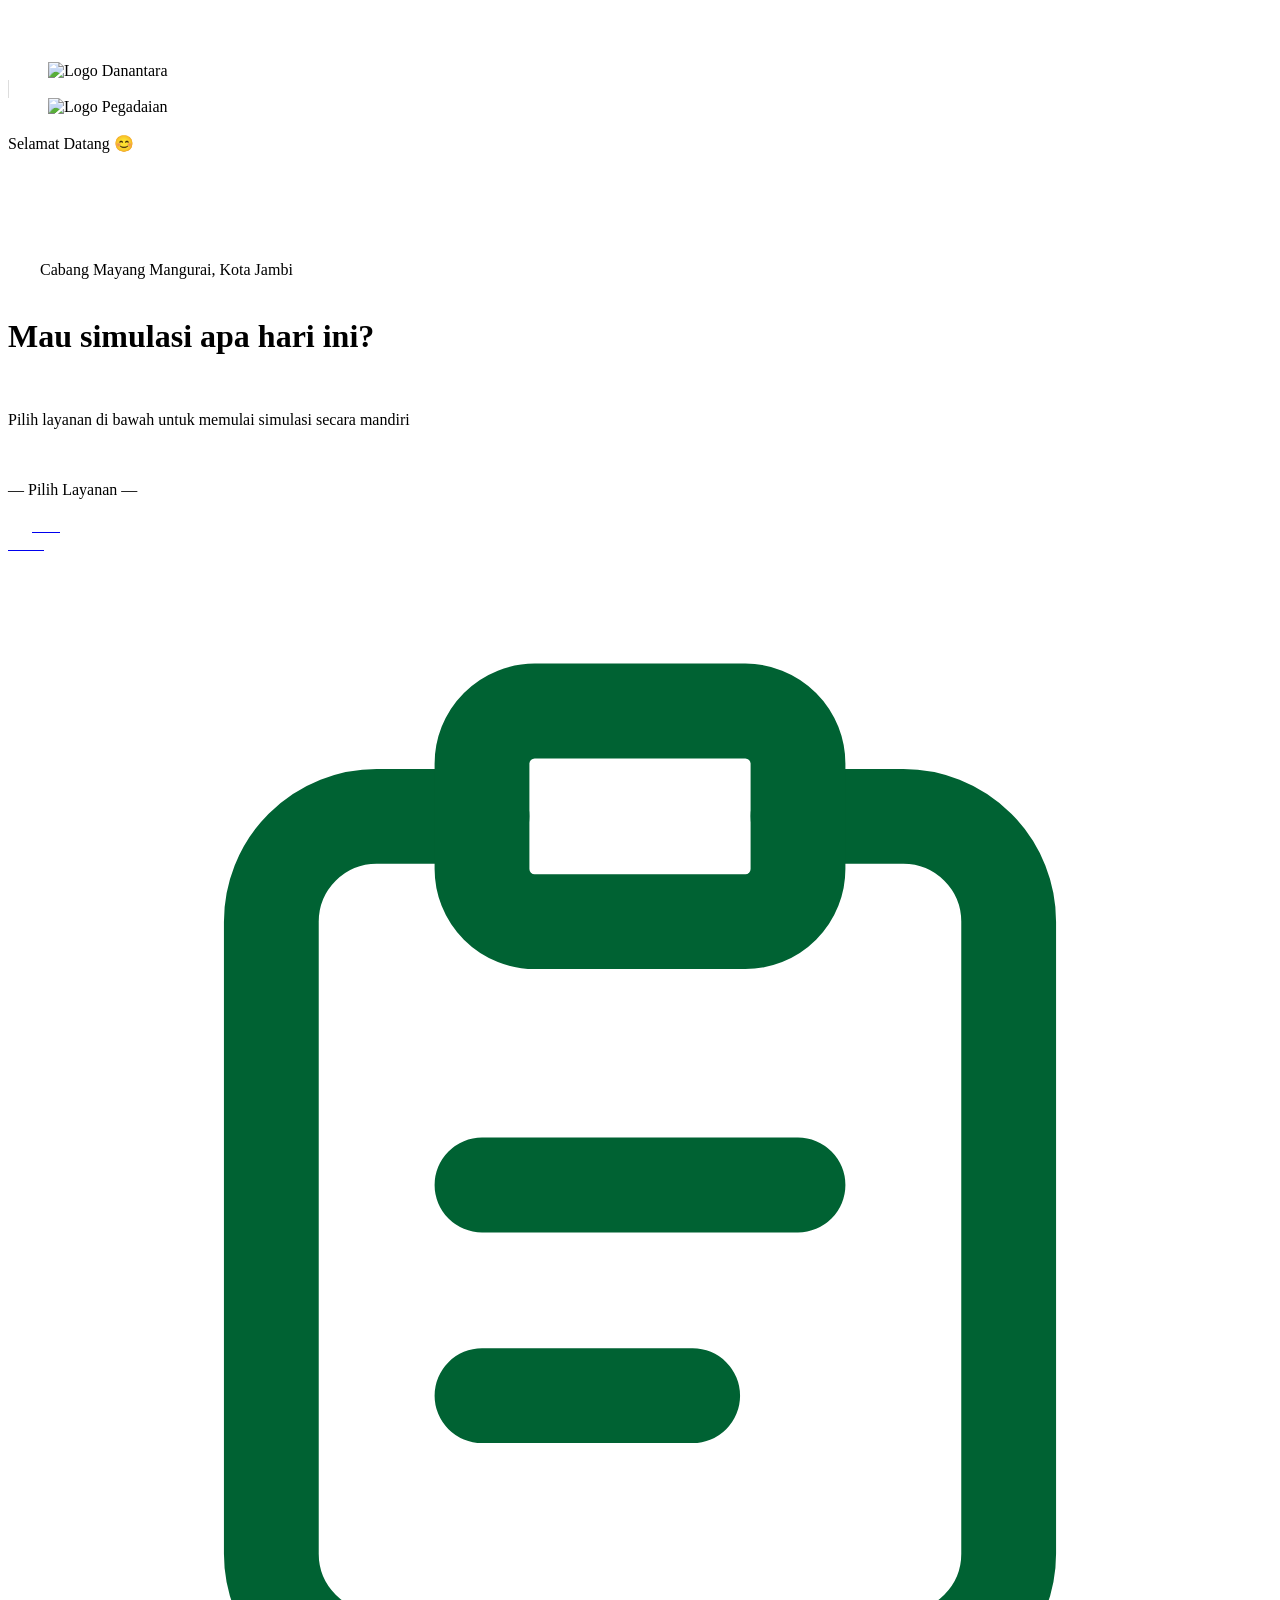
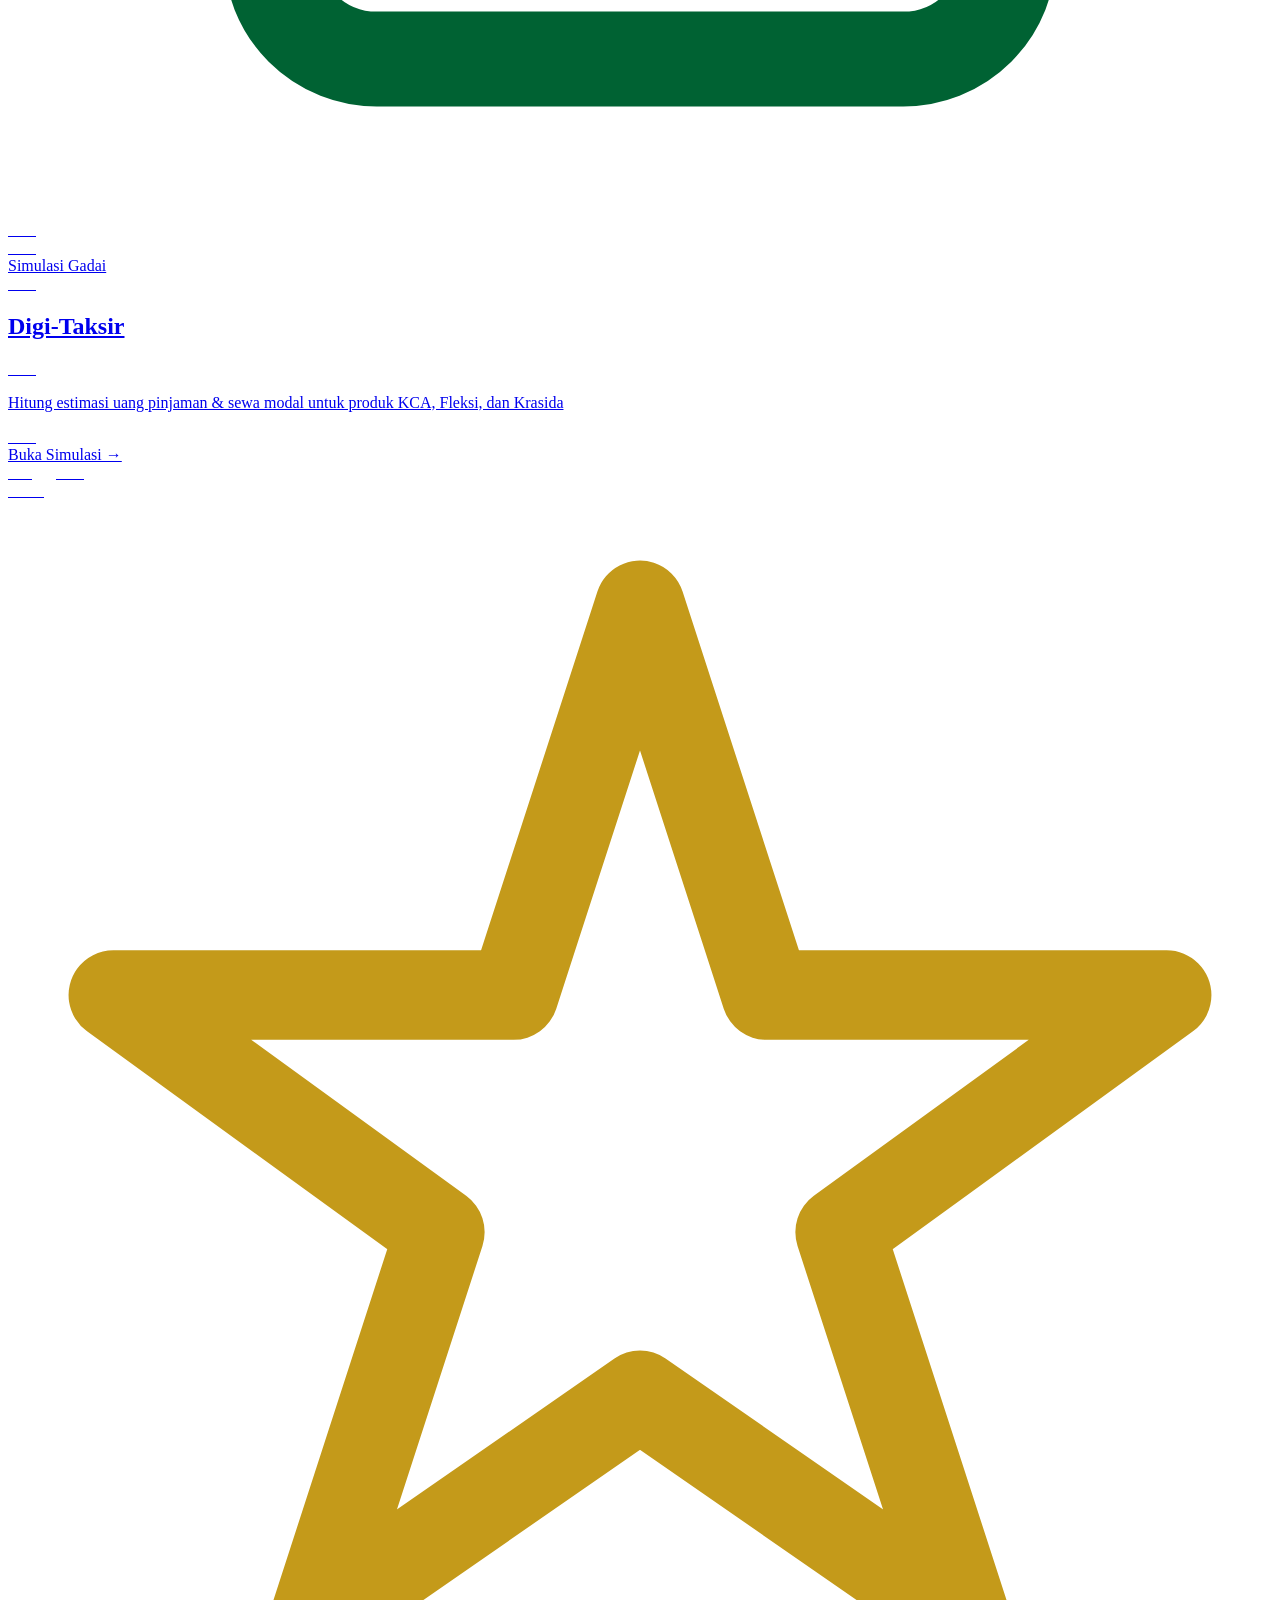
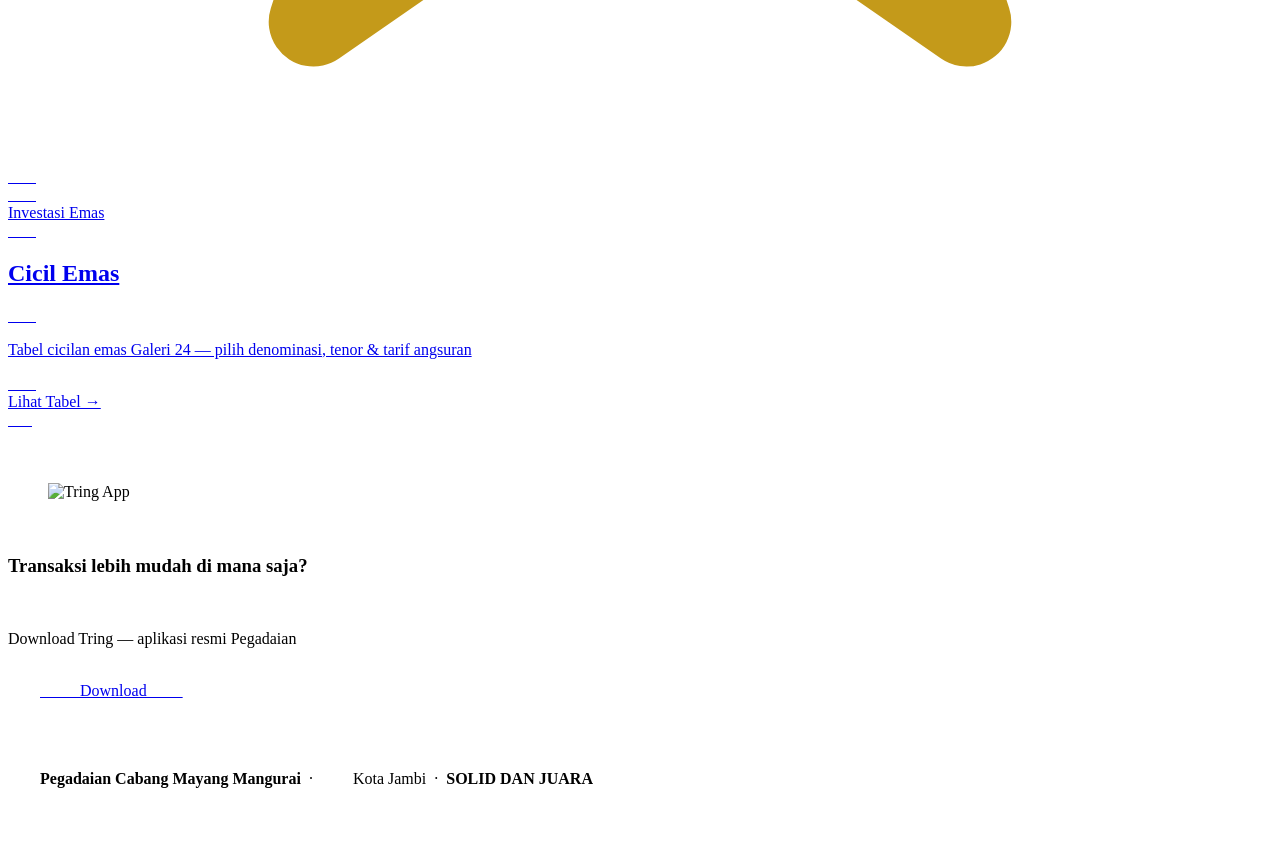
==== commit b7d900b4: "Update index.html" ====
--- a/index.html
+++ b/index.html
@@ -1,54 +1,378 @@
+ 
 <!DOCTYPE html>
 <html lang="id">
-<head>
-    <meta charset="UTF-8">
-    <meta name="viewport" content="width=device-width, initial-scale=1.0">
-    <title>Digi-Taksir - Pegadaian</title>
-    <link rel="stylesheet" href="style.css">
-</head>
-<body>
-    <header class="header">
-        <div class="logo-container">
-            <img src="https://upload.wikimedia.org/wikipedia/commons/b/ba/Pegadaian_logo.svg" alt="Logo Pegadaian">
-        </div>
-        <div class="header-title">
-            <h2>DIGI<span>TAKSIR</span></h2>
-            <p>Solusi Simulasi Gadai Cepat & Akurat</p>
-        </div>
-    </header>
-
-    <div class="container">
-        <div class="visitor-counter">
-            <span>👁️ Pengunjung: <span id="visitorCount">0</span></span>
-        </div>
-
-        <div class="product-card" onclick="location.href='digi-taksir.html'">
-            <h3>💎 Simulasi Gadai (KCA/Krasida)</h3>
-            <p>Hitung nilai taksiran emas & perhiasan serta simulasi sewa modal secara instan.</p>
-        </div>
-
-        <div class="product-card" onclick="location.href='cicil-emas.html'">
-            <h3>📀 Simulasi Cicil Emas</h3>
-            <p>Rencanakan masa depan dengan investasi emas batangan (Galeri 24/ANTAM).</p>
-        </div>
-
-        <div class="feedback-section">
-            <p style="font-size: 12px; margin-bottom: 8px; font-weight: bold;">Beri Rating Aplikasi:</p>
-            <div class="star-rating" id="mainRating">
-                <span onclick="setRating(1)">★</span>
-                <span onclick="setRating(2)">★</span>
-                <span onclick="setRating(3)">★</span>
-                <span onclick="setRating(4)">★</span>
-                <span onclick="setRating(5)">★</span>
-            </div>
-        </div>
-    </div>
-
-    <script src="script.js"></script>
-    <script>
-        document.addEventListener('DOMContentLoaded', () => {
-            updateVisitorCount();
-        });
-    </script>
-</body>
+  <head>
+    <meta charset="UTF-8" />
+    <meta name="viewport" content="width=device-width, initial-scale=1.0" />
+    <title>Pegadaian Mayang Mangurai</title>
+    <link href="https://fonts.googleapis.com/css2?family=Playfair+Display:wght@600;700&family=DM+Sans:wght@300;400;500;600&display=swap" rel="stylesheet"/>
+    <link rel="stylesheet" href="css/style.css" />
+    <style>
+      body {
+        min-height: 100vh;
+        display: flex;
+        flex-direction: column;
+        background: var(--bg);
+      }
+
+      /* HEADER */
+      header {
+        background: var(--green-mid);
+        padding: 0 1.5rem;
+        position: relative;
+        overflow: hidden;
+      }
+      header::before {
+        content: "";
+        position: absolute;
+        top: -40px; right: -60px;
+        width: 200px; height: 200px;
+        border-radius: 50%;
+        background: rgba(255,255,255,0.04);
+        pointer-events: none;
+      }
+      .header-inner {
+        display: flex;
+        align-items: center;
+        justify-content: space-between;
+        padding: 1rem 0;
+        position: relative;
+        z-index: 1;
+      }
+      .logo-container {
+        display: flex;
+        align-items: center;
+        gap: 10px;
+        background: white;
+        padding: 6px 12px;
+        border-radius: 8px;
+        margin: 0;
+      }
+      .logo-container img { height: 26px; }
+      .header-badge {
+        background: rgba(255,255,255,0.12);
+        border: 1px solid rgba(255,255,255,0.25);
+        color: rgba(255,255,255,0.9);
+        padding: 4px 12px;
+        border-radius: 20px;
+        font-size: 12px;
+        font-family: "DM Sans", sans-serif;
+      }
+      .gold-stripe {
+        height: 4px;
+        background: linear-gradient(90deg, var(--gold) 0%, #f0d060 50%, var(--gold) 100%);
+      }
+
+      /* HERO */
+      .hero-simple {
+        text-align: center;
+        padding: 2.5rem 1.5rem 1rem;
+      }
+      .branch-pill {
+        display: inline-flex;
+        align-items: center;
+        gap: 6px;
+        background: var(--green-light);
+        border: 1px solid #b2d5bf;
+        color: var(--green-dark);
+        padding: 5px 14px;
+        border-radius: 20px;
+        font-size: 12px;
+        font-family: "DM Sans", sans-serif;
+        font-weight: 500;
+        margin-bottom: 1rem;
+      }
+      .branch-dot {
+        width: 6px; height: 6px;
+        background: var(--green-mid);
+        border-radius: 50%;
+      }
+      .hero-simple h1 {
+        font-family: "Playfair Display", serif;
+        font-size: clamp(1.6rem, 5vw, 2.2rem);
+        color: var(--green-dark);
+        margin: 0 0 0.5rem;
+        line-height: 1.2;
+      }
+      .hero-simple h1 span { color: var(--gold); }
+      .hero-simple p {
+        font-family: "DM Sans", sans-serif;
+        color: var(--text-mid);
+        font-size: 14px;
+        font-weight: 300;
+        margin: 0 auto;
+        max-width: 360px;
+      }
+
+      /* PICK LABEL */
+      .pick-label {
+        text-align: center;
+        font-family: "DM Sans", sans-serif;
+        font-size: 11px;
+        font-weight: 600;
+        letter-spacing: 2px;
+        text-transform: uppercase;
+        color: var(--text-light);
+        margin: 1.2rem 0 1rem;
+      }
+
+      /* CHOICE CARDS */
+      .choice-grid {
+        display: grid;
+        grid-template-columns: 1fr 1fr;
+        gap: 1rem;
+        max-width: 660px;
+        margin: 0 auto;
+        padding: 0 1.2rem 1.5rem;
+      }
+      @media (max-width: 480px) {
+        .choice-grid { grid-template-columns: 1fr; }
+      }
+
+      .choice-card {
+        display: flex;
+        flex-direction: column;
+        align-items: center;
+        justify-content: center;
+        text-align: center;
+        text-decoration: none;
+        color: inherit;
+        background: var(--white);
+        border-radius: 20px;
+        padding: 2rem 1.2rem 1.5rem;
+        border: 2px solid #dce8d9;
+        transition: transform 0.2s ease, box-shadow 0.2s ease, border-color 0.2s ease;
+        gap: 0.7rem;
+        min-height: 210px;
+      }
+      .choice-card:hover {
+        transform: translateY(-5px);
+        box-shadow: 0 16px 36px rgba(0,80,40,0.13);
+      }
+      .choice-card.card-green:hover { border-color: var(--green-mid); }
+      .choice-card.card-gold:hover  { border-color: var(--gold); }
+
+      .choice-icon {
+        width: 60px; height: 60px;
+        border-radius: 16px;
+        display: flex;
+        align-items: center;
+        justify-content: center;
+      }
+      .icon-bg-green { background: var(--green-light); }
+      .icon-bg-gold  { background: var(--gold-light); }
+      .choice-icon svg { width: 28px; height: 28px; }
+
+      .choice-tag {
+        font-family: "DM Sans", sans-serif;
+        font-size: 10px;
+        font-weight: 700;
+        letter-spacing: 1.4px;
+        text-transform: uppercase;
+      }
+      .tag-c-green { color: var(--green-mid); }
+      .tag-c-gold  { color: var(--gold); }
+
+      .choice-card h2 {
+        font-family: "Playfair Display", serif;
+        font-size: 1.2rem;
+        font-weight: 700;
+        color: var(--text-dark);
+        margin: 0;
+        line-height: 1.2;
+      }
+      .choice-card p {
+        font-family: "DM Sans", sans-serif;
+        font-size: 12px;
+        color: var(--text-mid);
+        font-weight: 300;
+        line-height: 1.5;
+        margin: 0;
+      }
+
+      .choice-cta {
+        display: inline-flex;
+        align-items: center;
+        gap: 5px;
+        font-family: "DM Sans", sans-serif;
+        font-size: 12.5px;
+        font-weight: 600;
+        padding: 7px 16px;
+        border-radius: 30px;
+        margin-top: 0.2rem;
+        transition: background 0.2s, color 0.2s;
+      }
+      .cta-c-green { background: var(--green-light); color: var(--green-dark); }
+      .cta-c-gold  { background: var(--gold-light); color: #7a5c0a; }
+      .choice-card:hover .cta-c-green { background: var(--green-mid); color: white; }
+      .choice-card:hover .cta-c-gold  { background: var(--gold); color: white; }
+
+      /* TRING */
+      .tring-wrap {
+        max-width: 660px;
+        margin: 0 auto;
+        padding: 0 1.2rem 1.8rem;
+      }
+      .tring-cta {
+        background: linear-gradient(135deg, #006233 0%, #008444 100%);
+        border-radius: 14px;
+        padding: 14px 18px;
+        display: flex;
+        align-items: center;
+        gap: 12px;
+        color: #fff;
+        box-shadow: 0 8px 20px rgba(0,80,40,0.15);
+        position: relative;
+        overflow: visible;
+        border: 1px solid rgba(255,255,255,0.1);
+      }
+      .tring-cta::before {
+        content: "";
+        position: absolute;
+        top: -15px; right: -15px;
+        width: 70px; height: 70px;
+        background: rgba(255,255,255,0.05);
+        border-radius: 50%;
+        pointer-events: none;
+      }
+      .tring-image-container {
+        flex-shrink: 0;
+        background: #fff;
+        padding: 7px;
+        border-radius: 10px;
+        display: flex; align-items: center; justify-content: center;
+        box-shadow: 0 3px 8px rgba(0,0,0,0.1);
+      }
+      .tring-app-img { width: 36px; height: 30px; object-fit: contain; }
+      .tring-text { flex: 1; }
+      .tring-text h3 {
+        font-family: "DM Sans", sans-serif;
+        font-size: 13px; font-weight: 700;
+        margin: 0 0 2px; color: #fff;
+      }
+      .tring-text p {
+        font-family: "DM Sans", sans-serif;
+        font-size: 11px; color: rgba(255,255,255,0.8); margin: 0;
+      }
+      .tring-btn {
+        background: #ffcc00;
+        color: #004d26;
+        border: none;
+        padding: 9px 18px;
+        border-radius: 30px;
+        font-family: "DM Sans", sans-serif;
+        font-weight: 800; font-size: 13px;
+        cursor: pointer;
+        white-space: nowrap;
+        text-decoration: none;
+        display: inline-block;
+        position: relative; z-index: 10;
+        pointer-events: auto;
+        transition: background 0.2s, transform 0.2s;
+        box-shadow: 0 4px 12px rgba(255,204,0,0.3);
+      }
+      .tring-btn:hover { background: #fff; transform: translateY(-2px); }
+
+      /* FOOTER */
+      footer {
+        background: #004d26;
+        padding: 1.4rem 1.5rem;
+        color: white;
+        text-align: center;
+        margin-top: auto;
+        font-family: "DM Sans", sans-serif;
+        font-size: 13px;
+      }
+      footer p { margin: 0; }
+      footer strong { color: #ffcc00; }
+    </style>
+  </head>
+
+  <body>
+    <!-- HEADER -->
+    <header>
+      <div class="header-inner">
+        <div class="logo-container">
+          <img src="https://upload.wikimedia.org/wikipedia/commons/thumb/9/90/Danantara_Indonesia_%28no_SW%29.svg/3840px-Danantara_Indonesia_%28no_SW%29.svg.png" alt="Logo Danantara"/>
+          <div style="width:1px;height:18px;background:#ddd;"></div>
+          <img src="https://upload.wikimedia.org/wikipedia/commons/thumb/d/dc/Pegadaian_logo_%282013%29.svg/1280px-Pegadaian_logo_%282013%29.svg.png" alt="Logo Pegadaian"/>
+        </div>
+        <div class="header-badge">Selamat Datang 😊</div>
+      </div>
+    </header>
+    <div class="gold-stripe"></div>
+
+    <!-- HERO -->
+    <div class="hero-simple">
+      <div class="branch-pill">
+        <div class="branch-dot"></div>
+        Cabang Mayang Mangurai, Kota Jambi
+      </div>
+      <h1>Mau simulasi <span>apa hari ini?</span></h1>
+      <p>Pilih layanan di bawah untuk memulai simulasi secara mandiri</p>
+    </div>
+
+    <div class="pick-label">— Pilih Layanan —</div>
+
+    <!-- DUA PILIHAN -->
+    <div class="choice-grid">
+
+      <a class="choice-card card-green" href="digi-taksir.html">
+        <div class="choice-icon icon-bg-green">
+          <svg viewBox="0 0 24 24" fill="none">
+            <path d="M9 5H7a2 2 0 00-2 2v12a2 2 0 002 2h10a2 2 0 002-2V7a2 2 0 00-2-2h-2"
+              stroke="#006233" stroke-width="1.8" stroke-linecap="round"/>
+            <rect x="9" y="3" width="6" height="4" rx="1" stroke="#006233" stroke-width="1.8"/>
+            <path d="M9 12h6M9 16h4" stroke="#006233" stroke-width="1.8" stroke-linecap="round"/>
+          </svg>
+        </div>
+        <div class="choice-tag tag-c-green">Simulasi Gadai</div>
+        <h2>Digi&#8209;Taksir</h2>
+        <p>Hitung estimasi uang pinjaman & sewa modal untuk produk KCA, Fleksi, dan Krasida</p>
+        <div class="choice-cta cta-c-green">Buka Simulasi →</div>
+      </a>
+
+      <a class="choice-card card-gold" href="cicil-emas.html">
+        <div class="choice-icon icon-bg-gold">
+          <svg viewBox="0 0 24 24" fill="none">
+            <path d="M12 2l2.4 7.4H22l-6.2 4.5 2.4 7.4L12 17l-6.2 4.3 2.4-7.4L2 9.4h7.6L12 2z"
+              stroke="#c49a1a" stroke-width="1.7" stroke-linejoin="round"/>
+          </svg>
+        </div>
+        <div class="choice-tag tag-c-gold">Investasi Emas</div>
+        <h2>Cicil Emas</h2>
+        <p>Tabel cicilan emas Galeri 24 — pilih denominasi, tenor & tarif angsuran</p>
+        <div class="choice-cta cta-c-gold">Lihat Tabel →</div>
+      </a>
+
+    </div>
+
+    <!-- TRING CTA -->
+    <div class="tring-wrap">
+      <div class="tring-cta">
+        <div class="tring-image-container">
+          <img src="https://assets-a1.kompasiana.com/items/album/2025/10/06/1-68e331adc925c446c6513752.png?t=o&v=770.png"
+            alt="Tring App" class="tring-app-img"/>
+        </div>
+        <div class="tring-text">
+          <h3>Transaksi lebih mudah di mana saja?</h3>
+          <p>Download Tring — aplikasi resmi Pegadaian</p>
+        </div>
+        <a href="https://play.google.com/store/apps/details?id=com.pegadaiandigital"
+          target="_blank" rel="noopener noreferrer" class="tring-btn">
+          Download
+        </a>
+      </div>
+    </div>
+
+    <!-- FOOTER -->
+    <footer>
+      <p>
+        <strong>Pegadaian Cabang Mayang Mangurai</strong> &nbsp;·&nbsp;
+        Kota Jambi &nbsp;·&nbsp; <strong>SOLID DAN JUARA</strong>
+      </p>
+    </footer>
+
+    <script src="js/script.js"></script>
+  </body>
 </html>
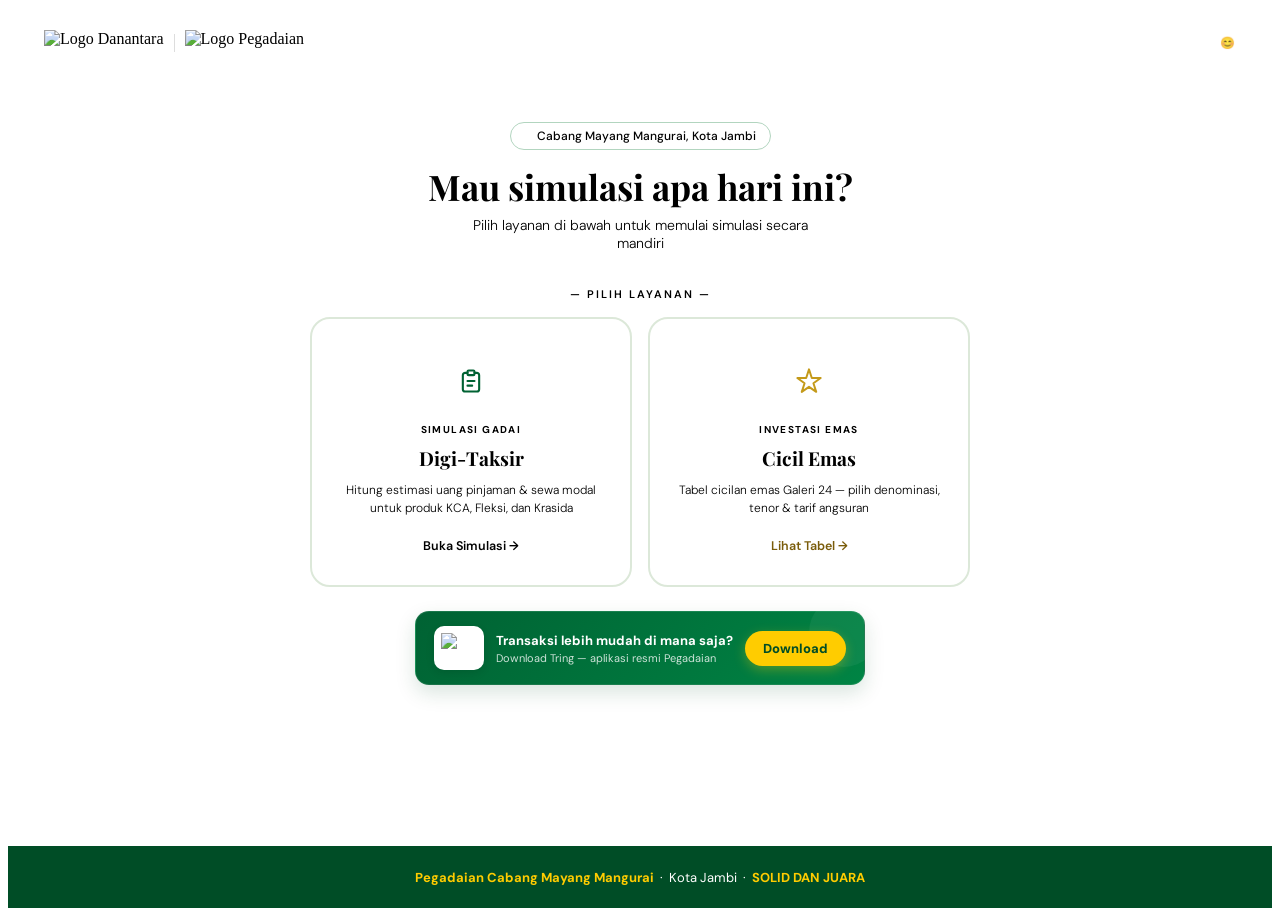
==== commit e947cfb9: "Update index.html" ====
--- a/index.html
+++ b/index.html
@@ -1,378 +1,377 @@
- 
 <!DOCTYPE html>
 <html lang="id">
-  <head>
-    <meta charset="UTF-8" />
-    <meta name="viewport" content="width=device-width, initial-scale=1.0" />
-    <title>Pegadaian Mayang Mangurai</title>
-    <link href="https://fonts.googleapis.com/css2?family=Playfair+Display:wght@600;700&family=DM+Sans:wght@300;400;500;600&display=swap" rel="stylesheet"/>
-    <link rel="stylesheet" href="css/style.css" />
-    <style>
-      body {
-        min-height: 100vh;
-        display: flex;
-        flex-direction: column;
-        background: var(--bg);
-      }
-
-      /* HEADER */
-      header {
-        background: var(--green-mid);
-        padding: 0 1.5rem;
-        position: relative;
-        overflow: hidden;
-      }
-      header::before {
-        content: "";
-        position: absolute;
-        top: -40px; right: -60px;
-        width: 200px; height: 200px;
-        border-radius: 50%;
-        background: rgba(255,255,255,0.04);
-        pointer-events: none;
-      }
-      .header-inner {
-        display: flex;
-        align-items: center;
-        justify-content: space-between;
-        padding: 1rem 0;
-        position: relative;
-        z-index: 1;
-      }
-      .logo-container {
-        display: flex;
-        align-items: center;
-        gap: 10px;
-        background: white;
-        padding: 6px 12px;
-        border-radius: 8px;
-        margin: 0;
-      }
-      .logo-container img { height: 26px; }
-      .header-badge {
-        background: rgba(255,255,255,0.12);
-        border: 1px solid rgba(255,255,255,0.25);
-        color: rgba(255,255,255,0.9);
-        padding: 4px 12px;
-        border-radius: 20px;
-        font-size: 12px;
-        font-family: "DM Sans", sans-serif;
-      }
-      .gold-stripe {
-        height: 4px;
-        background: linear-gradient(90deg, var(--gold) 0%, #f0d060 50%, var(--gold) 100%);
-      }
-
-      /* HERO */
-      .hero-simple {
-        text-align: center;
-        padding: 2.5rem 1.5rem 1rem;
-      }
-      .branch-pill {
-        display: inline-flex;
-        align-items: center;
-        gap: 6px;
-        background: var(--green-light);
-        border: 1px solid #b2d5bf;
-        color: var(--green-dark);
-        padding: 5px 14px;
-        border-radius: 20px;
-        font-size: 12px;
-        font-family: "DM Sans", sans-serif;
-        font-weight: 500;
-        margin-bottom: 1rem;
-      }
-      .branch-dot {
-        width: 6px; height: 6px;
-        background: var(--green-mid);
-        border-radius: 50%;
-      }
-      .hero-simple h1 {
-        font-family: "Playfair Display", serif;
-        font-size: clamp(1.6rem, 5vw, 2.2rem);
-        color: var(--green-dark);
-        margin: 0 0 0.5rem;
-        line-height: 1.2;
-      }
-      .hero-simple h1 span { color: var(--gold); }
-      .hero-simple p {
-        font-family: "DM Sans", sans-serif;
-        color: var(--text-mid);
-        font-size: 14px;
-        font-weight: 300;
-        margin: 0 auto;
-        max-width: 360px;
-      }
-
-      /* PICK LABEL */
-      .pick-label {
-        text-align: center;
-        font-family: "DM Sans", sans-serif;
-        font-size: 11px;
-        font-weight: 600;
-        letter-spacing: 2px;
-        text-transform: uppercase;
-        color: var(--text-light);
-        margin: 1.2rem 0 1rem;
-      }
-
-      /* CHOICE CARDS */
-      .choice-grid {
-        display: grid;
-        grid-template-columns: 1fr 1fr;
-        gap: 1rem;
-        max-width: 660px;
-        margin: 0 auto;
-        padding: 0 1.2rem 1.5rem;
-      }
-      @media (max-width: 480px) {
-        .choice-grid { grid-template-columns: 1fr; }
-      }
-
-      .choice-card {
-        display: flex;
-        flex-direction: column;
-        align-items: center;
-        justify-content: center;
-        text-align: center;
-        text-decoration: none;
-        color: inherit;
-        background: var(--white);
-        border-radius: 20px;
-        padding: 2rem 1.2rem 1.5rem;
-        border: 2px solid #dce8d9;
-        transition: transform 0.2s ease, box-shadow 0.2s ease, border-color 0.2s ease;
-        gap: 0.7rem;
-        min-height: 210px;
-      }
-      .choice-card:hover {
-        transform: translateY(-5px);
-        box-shadow: 0 16px 36px rgba(0,80,40,0.13);
-      }
-      .choice-card.card-green:hover { border-color: var(--green-mid); }
-      .choice-card.card-gold:hover  { border-color: var(--gold); }
-
-      .choice-icon {
-        width: 60px; height: 60px;
-        border-radius: 16px;
-        display: flex;
-        align-items: center;
-        justify-content: center;
-      }
-      .icon-bg-green { background: var(--green-light); }
-      .icon-bg-gold  { background: var(--gold-light); }
-      .choice-icon svg { width: 28px; height: 28px; }
-
-      .choice-tag {
-        font-family: "DM Sans", sans-serif;
-        font-size: 10px;
-        font-weight: 700;
-        letter-spacing: 1.4px;
-        text-transform: uppercase;
-      }
-      .tag-c-green { color: var(--green-mid); }
-      .tag-c-gold  { color: var(--gold); }
-
-      .choice-card h2 {
-        font-family: "Playfair Display", serif;
-        font-size: 1.2rem;
-        font-weight: 700;
-        color: var(--text-dark);
-        margin: 0;
-        line-height: 1.2;
-      }
-      .choice-card p {
-        font-family: "DM Sans", sans-serif;
-        font-size: 12px;
-        color: var(--text-mid);
-        font-weight: 300;
-        line-height: 1.5;
-        margin: 0;
-      }
-
-      .choice-cta {
-        display: inline-flex;
-        align-items: center;
-        gap: 5px;
-        font-family: "DM Sans", sans-serif;
-        font-size: 12.5px;
-        font-weight: 600;
-        padding: 7px 16px;
-        border-radius: 30px;
-        margin-top: 0.2rem;
-        transition: background 0.2s, color 0.2s;
-      }
-      .cta-c-green { background: var(--green-light); color: var(--green-dark); }
-      .cta-c-gold  { background: var(--gold-light); color: #7a5c0a; }
-      .choice-card:hover .cta-c-green { background: var(--green-mid); color: white; }
-      .choice-card:hover .cta-c-gold  { background: var(--gold); color: white; }
-
-      /* TRING */
-      .tring-wrap {
-        max-width: 660px;
-        margin: 0 auto;
-        padding: 0 1.2rem 1.8rem;
-      }
-      .tring-cta {
-        background: linear-gradient(135deg, #006233 0%, #008444 100%);
-        border-radius: 14px;
-        padding: 14px 18px;
-        display: flex;
-        align-items: center;
-        gap: 12px;
-        color: #fff;
-        box-shadow: 0 8px 20px rgba(0,80,40,0.15);
-        position: relative;
-        overflow: visible;
-        border: 1px solid rgba(255,255,255,0.1);
-      }
-      .tring-cta::before {
-        content: "";
-        position: absolute;
-        top: -15px; right: -15px;
-        width: 70px; height: 70px;
-        background: rgba(255,255,255,0.05);
-        border-radius: 50%;
-        pointer-events: none;
-      }
-      .tring-image-container {
-        flex-shrink: 0;
-        background: #fff;
-        padding: 7px;
-        border-radius: 10px;
-        display: flex; align-items: center; justify-content: center;
-        box-shadow: 0 3px 8px rgba(0,0,0,0.1);
-      }
-      .tring-app-img { width: 36px; height: 30px; object-fit: contain; }
-      .tring-text { flex: 1; }
-      .tring-text h3 {
-        font-family: "DM Sans", sans-serif;
-        font-size: 13px; font-weight: 700;
-        margin: 0 0 2px; color: #fff;
-      }
-      .tring-text p {
-        font-family: "DM Sans", sans-serif;
-        font-size: 11px; color: rgba(255,255,255,0.8); margin: 0;
-      }
-      .tring-btn {
-        background: #ffcc00;
-        color: #004d26;
-        border: none;
-        padding: 9px 18px;
-        border-radius: 30px;
-        font-family: "DM Sans", sans-serif;
-        font-weight: 800; font-size: 13px;
-        cursor: pointer;
-        white-space: nowrap;
-        text-decoration: none;
-        display: inline-block;
-        position: relative; z-index: 10;
-        pointer-events: auto;
-        transition: background 0.2s, transform 0.2s;
-        box-shadow: 0 4px 12px rgba(255,204,0,0.3);
-      }
-      .tring-btn:hover { background: #fff; transform: translateY(-2px); }
-
-      /* FOOTER */
-      footer {
-        background: #004d26;
-        padding: 1.4rem 1.5rem;
-        color: white;
-        text-align: center;
-        margin-top: auto;
-        font-family: "DM Sans", sans-serif;
-        font-size: 13px;
-      }
-      footer p { margin: 0; }
-      footer strong { color: #ffcc00; }
-    </style>
-  </head>
-
-  <body>
-    <!-- HEADER -->
-    <header>
-      <div class="header-inner">
-        <div class="logo-container">
-          <img src="https://upload.wikimedia.org/wikipedia/commons/thumb/9/90/Danantara_Indonesia_%28no_SW%29.svg/3840px-Danantara_Indonesia_%28no_SW%29.svg.png" alt="Logo Danantara"/>
-          <div style="width:1px;height:18px;background:#ddd;"></div>
-          <img src="https://upload.wikimedia.org/wikipedia/commons/thumb/d/dc/Pegadaian_logo_%282013%29.svg/1280px-Pegadaian_logo_%282013%29.svg.png" alt="Logo Pegadaian"/>
-        </div>
-        <div class="header-badge">Selamat Datang 😊</div>
-      </div>
-    </header>
-    <div class="gold-stripe"></div>
-
-    <!-- HERO -->
-    <div class="hero-simple">
-      <div class="branch-pill">
-        <div class="branch-dot"></div>
-        Cabang Mayang Mangurai, Kota Jambi
-      </div>
-      <h1>Mau simulasi <span>apa hari ini?</span></h1>
-      <p>Pilih layanan di bawah untuk memulai simulasi secara mandiri</p>
-    </div>
-
-    <div class="pick-label">— Pilih Layanan —</div>
-
-    <!-- DUA PILIHAN -->
-    <div class="choice-grid">
-
-      <a class="choice-card card-green" href="digi-taksir.html">
-        <div class="choice-icon icon-bg-green">
-          <svg viewBox="0 0 24 24" fill="none">
-            <path d="M9 5H7a2 2 0 00-2 2v12a2 2 0 002 2h10a2 2 0 002-2V7a2 2 0 00-2-2h-2"
-              stroke="#006233" stroke-width="1.8" stroke-linecap="round"/>
-            <rect x="9" y="3" width="6" height="4" rx="1" stroke="#006233" stroke-width="1.8"/>
-            <path d="M9 12h6M9 16h4" stroke="#006233" stroke-width="1.8" stroke-linecap="round"/>
-          </svg>
-        </div>
-        <div class="choice-tag tag-c-green">Simulasi Gadai</div>
-        <h2>Digi&#8209;Taksir</h2>
-        <p>Hitung estimasi uang pinjaman & sewa modal untuk produk KCA, Fleksi, dan Krasida</p>
-        <div class="choice-cta cta-c-green">Buka Simulasi →</div>
-      </a>
-
-      <a class="choice-card card-gold" href="cicil-emas.html">
-        <div class="choice-icon icon-bg-gold">
-          <svg viewBox="0 0 24 24" fill="none">
-            <path d="M12 2l2.4 7.4H22l-6.2 4.5 2.4 7.4L12 17l-6.2 4.3 2.4-7.4L2 9.4h7.6L12 2z"
-              stroke="#c49a1a" stroke-width="1.7" stroke-linejoin="round"/>
-          </svg>
-        </div>
-        <div class="choice-tag tag-c-gold">Investasi Emas</div>
-        <h2>Cicil Emas</h2>
-        <p>Tabel cicilan emas Galeri 24 — pilih denominasi, tenor & tarif angsuran</p>
-        <div class="choice-cta cta-c-gold">Lihat Tabel →</div>
-      </a>
-
-    </div>
-
-    <!-- TRING CTA -->
-    <div class="tring-wrap">
-      <div class="tring-cta">
-        <div class="tring-image-container">
-          <img src="https://assets-a1.kompasiana.com/items/album/2025/10/06/1-68e331adc925c446c6513752.png?t=o&v=770.png"
-            alt="Tring App" class="tring-app-img"/>
-        </div>
-        <div class="tring-text">
-          <h3>Transaksi lebih mudah di mana saja?</h3>
-          <p>Download Tring — aplikasi resmi Pegadaian</p>
-        </div>
-        <a href="https://play.google.com/store/apps/details?id=com.pegadaiandigital"
-          target="_blank" rel="noopener noreferrer" class="tring-btn">
-          Download
-        </a>
-      </div>
-    </div>
-
-    <!-- FOOTER -->
-    <footer>
-      <p>
-        <strong>Pegadaian Cabang Mayang Mangurai</strong> &nbsp;·&nbsp;
-        Kota Jambi &nbsp;·&nbsp; <strong>SOLID DAN JUARA</strong>
-      </p>
-    </footer>
-
-    <script src="js/script.js"></script>
-  </body>
+  <head>
+    <meta charset="UTF-8" />
+    <meta name="viewport" content="width=device-width, initial-scale=1.0" />
+    <title>Pegadaian Mayang Mangurai</title>
+    <link href="https://fonts.googleapis.com/css2?family=Playfair+Display:wght@600;700&family=DM+Sans:wght@300;400;500;600&display=swap" rel="stylesheet"/>
+    <link rel="stylesheet" href="css/style.css" />
+    <style>
+      body {
+        min-height: 100vh;
+        display: flex;
+        flex-direction: column;
+        background: var(--bg);
+      }
+
+      /* HEADER */
+      header {
+        background: var(--green-mid);
+        padding: 0 1.5rem;
+        position: relative;
+        overflow: hidden;
+      }
+      header::before {
+        content: "";
+        position: absolute;
+        top: -40px; right: -60px;
+        width: 200px; height: 200px;
+        border-radius: 50%;
+        background: rgba(255,255,255,0.04);
+        pointer-events: none;
+      }
+      .header-inner {
+        display: flex;
+        align-items: center;
+        justify-content: space-between;
+        padding: 1rem 0;
+        position: relative;
+        z-index: 1;
+      }
+      .logo-container {
+        display: flex;
+        align-items: center;
+        gap: 10px;
+        background: white;
+        padding: 6px 12px;
+        border-radius: 8px;
+        margin: 0;
+      }
+      .logo-container img { height: 26px; }
+      .header-badge {
+        background: rgba(255,255,255,0.12);
+        border: 1px solid rgba(255,255,255,0.25);
+        color: rgba(255,255,255,0.9);
+        padding: 4px 12px;
+        border-radius: 20px;
+        font-size: 12px;
+        font-family: "DM Sans", sans-serif;
+      }
+      .gold-stripe {
+        height: 4px;
+        background: linear-gradient(90deg, var(--gold) 0%, #f0d060 50%, var(--gold) 100%);
+      }
+
+      /* HERO */
+      .hero-simple {
+        text-align: center;
+        padding: 2.5rem 1.5rem 1rem;
+      }
+      .branch-pill {
+        display: inline-flex;
+        align-items: center;
+        gap: 6px;
+        background: var(--green-light);
+        border: 1px solid #b2d5bf;
+        color: var(--green-dark);
+        padding: 5px 14px;
+        border-radius: 20px;
+        font-size: 12px;
+        font-family: "DM Sans", sans-serif;
+        font-weight: 500;
+        margin-bottom: 1rem;
+      }
+      .branch-dot {
+        width: 6px; height: 6px;
+        background: var(--green-mid);
+        border-radius: 50%;
+      }
+      .hero-simple h1 {
+        font-family: "Playfair Display", serif;
+        font-size: clamp(1.6rem, 5vw, 2.2rem);
+        color: var(--green-dark);
+        margin: 0 0 0.5rem;
+        line-height: 1.2;
+      }
+      .hero-simple h1 span { color: var(--gold); }
+      .hero-simple p {
+        font-family: "DM Sans", sans-serif;
+        color: var(--text-mid);
+        font-size: 14px;
+        font-weight: 300;
+        margin: 0 auto;
+        max-width: 360px;
+      }
+
+      /* PICK LABEL */
+      .pick-label {
+        text-align: center;
+        font-family: "DM Sans", sans-serif;
+        font-size: 11px;
+        font-weight: 600;
+        letter-spacing: 2px;
+        text-transform: uppercase;
+        color: var(--text-light);
+        margin: 1.2rem 0 1rem;
+      }
+
+      /* CHOICE CARDS */
+      .choice-grid {
+        display: grid;
+        grid-template-columns: 1fr 1fr;
+        gap: 1rem;
+        max-width: 660px;
+        margin: 0 auto;
+        padding: 0 1.2rem 1.5rem;
+      }
+      @media (max-width: 480px) {
+        .choice-grid { grid-template-columns: 1fr; }
+      }
+
+      .choice-card {
+        display: flex;
+        flex-direction: column;
+        align-items: center;
+        justify-content: center;
+        text-align: center;
+        text-decoration: none;
+        color: inherit;
+        background: var(--white);
+        border-radius: 20px;
+        padding: 2rem 1.2rem 1.5rem;
+        border: 2px solid #dce8d9;
+        transition: transform 0.2s ease, box-shadow 0.2s ease, border-color 0.2s ease;
+        gap: 0.7rem;
+        min-height: 210px;
+      }
+      .choice-card:hover {
+        transform: translateY(-5px);
+        box-shadow: 0 16px 36px rgba(0,80,40,0.13);
+      }
+      .choice-card.card-green:hover { border-color: var(--green-mid); }
+      .choice-card.card-gold:hover  { border-color: var(--gold); }
+
+      .choice-icon {
+        width: 60px; height: 60px;
+        border-radius: 16px;
+        display: flex;
+        align-items: center;
+        justify-content: center;
+      }
+      .icon-bg-green { background: var(--green-light); }
+      .icon-bg-gold  { background: var(--gold-light); }
+      .choice-icon svg { width: 28px; height: 28px; }
+
+      .choice-tag {
+        font-family: "DM Sans", sans-serif;
+        font-size: 10px;
+        font-weight: 700;
+        letter-spacing: 1.4px;
+        text-transform: uppercase;
+      }
+      .tag-c-green { color: var(--green-mid); }
+      .tag-c-gold  { color: var(--gold); }
+
+      .choice-card h2 {
+        font-family: "Playfair Display", serif;
+        font-size: 1.2rem;
+        font-weight: 700;
+        color: var(--text-dark);
+        margin: 0;
+        line-height: 1.2;
+      }
+      .choice-card p {
+        font-family: "DM Sans", sans-serif;
+        font-size: 12px;
+        color: var(--text-mid);
+        font-weight: 300;
+        line-height: 1.5;
+        margin: 0;
+      }
+
+      .choice-cta {
+        display: inline-flex;
+        align-items: center;
+        gap: 5px;
+        font-family: "DM Sans", sans-serif;
+        font-size: 12.5px;
+        font-weight: 600;
+        padding: 7px 16px;
+        border-radius: 30px;
+        margin-top: 0.2rem;
+        transition: background 0.2s, color 0.2s;
+      }
+      .cta-c-green { background: var(--green-light); color: var(--green-dark); }
+      .cta-c-gold  { background: var(--gold-light); color: #7a5c0a; }
+      .choice-card:hover .cta-c-green { background: var(--green-mid); color: white; }
+      .choice-card:hover .cta-c-gold  { background: var(--gold); color: white; }
+
+      /* TRING */
+      .tring-wrap {
+        max-width: 660px;
+        margin: 0 auto;
+        padding: 0 1.2rem 1.8rem;
+      }
+      .tring-cta {
+        background: linear-gradient(135deg, #006233 0%, #008444 100%);
+        border-radius: 14px;
+        padding: 14px 18px;
+        display: flex;
+        align-items: center;
+        gap: 12px;
+        color: #fff;
+        box-shadow: 0 8px 20px rgba(0,80,40,0.15);
+        position: relative;
+        overflow: visible;
+        border: 1px solid rgba(255,255,255,0.1);
+      }
+      .tring-cta::before {
+        content: "";
+        position: absolute;
+        top: -15px; right: -15px;
+        width: 70px; height: 70px;
+        background: rgba(255,255,255,0.05);
+        border-radius: 50%;
+        pointer-events: none;
+      }
+      .tring-image-container {
+        flex-shrink: 0;
+        background: #fff;
+        padding: 7px;
+        border-radius: 10px;
+        display: flex; align-items: center; justify-content: center;
+        box-shadow: 0 3px 8px rgba(0,0,0,0.1);
+      }
+      .tring-app-img { width: 36px; height: 30px; object-fit: contain; }
+      .tring-text { flex: 1; }
+      .tring-text h3 {
+        font-family: "DM Sans", sans-serif;
+        font-size: 13px; font-weight: 700;
+        margin: 0 0 2px; color: #fff;
+      }
+      .tring-text p {
+        font-family: "DM Sans", sans-serif;
+        font-size: 11px; color: rgba(255,255,255,0.8); margin: 0;
+      }
+      .tring-btn {
+        background: #ffcc00;
+        color: #004d26;
+        border: none;
+        padding: 9px 18px;
+        border-radius: 30px;
+        font-family: "DM Sans", sans-serif;
+        font-weight: 800; font-size: 13px;
+        cursor: pointer;
+        white-space: nowrap;
+        text-decoration: none;
+        display: inline-block;
+        position: relative; z-index: 10;
+        pointer-events: auto;
+        transition: background 0.2s, transform 0.2s;
+        box-shadow: 0 4px 12px rgba(255,204,0,0.3);
+      }
+      .tring-btn:hover { background: #fff; transform: translateY(-2px); }
+
+      /* FOOTER */
+      footer {
+        background: #004d26;
+        padding: 1.4rem 1.5rem;
+        color: white;
+        text-align: center;
+        margin-top: auto;
+        font-family: "DM Sans", sans-serif;
+        font-size: 13px;
+      }
+      footer p { margin: 0; }
+      footer strong { color: #ffcc00; }
+    </style>
+  </head>
+
+  <body>
+    <!-- HEADER -->
+    <header>
+      <div class="header-inner">
+        <div class="logo-container">
+          <img src="https://upload.wikimedia.org/wikipedia/commons/thumb/9/90/Danantara_Indonesia_%28no_SW%29.svg/3840px-Danantara_Indonesia_%28no_SW%29.svg.png" alt="Logo Danantara"/>
+          <div style="width:1px;height:18px;background:#ddd;"></div>
+          <img src="https://upload.wikimedia.org/wikipedia/commons/thumb/d/dc/Pegadaian_logo_%282013%29.svg/1280px-Pegadaian_logo_%282013%29.svg.png" alt="Logo Pegadaian"/>
+        </div>
+        <div class="header-badge">Selamat Datang 😊</div>
+      </div>
+    </header>
+    <div class="gold-stripe"></div>
+
+    <!-- HERO -->
+    <div class="hero-simple">
+      <div class="branch-pill">
+        <div class="branch-dot"></div>
+        Cabang Mayang Mangurai, Kota Jambi
+      </div>
+      <h1>Mau simulasi <span>apa hari ini?</span></h1>
+      <p>Pilih layanan di bawah untuk memulai simulasi secara mandiri</p>
+    </div>
+
+    <div class="pick-label">— Pilih Layanan —</div>
+
+    <!-- DUA PILIHAN -->
+    <div class="choice-grid">
+
+      <a class="choice-card card-green" href="digi-taksir.html">
+        <div class="choice-icon icon-bg-green">
+          <svg viewBox="0 0 24 24" fill="none">
+            <path d="M9 5H7a2 2 0 00-2 2v12a2 2 0 002 2h10a2 2 0 002-2V7a2 2 0 00-2-2h-2"
+              stroke="#006233" stroke-width="1.8" stroke-linecap="round"/>
+            <rect x="9" y="3" width="6" height="4" rx="1" stroke="#006233" stroke-width="1.8"/>
+            <path d="M9 12h6M9 16h4" stroke="#006233" stroke-width="1.8" stroke-linecap="round"/>
+          </svg>
+        </div>
+        <div class="choice-tag tag-c-green">Simulasi Gadai</div>
+        <h2>Digi&#8209;Taksir</h2>
+        <p>Hitung estimasi uang pinjaman & sewa modal untuk produk KCA, Fleksi, dan Krasida</p>
+        <div class="choice-cta cta-c-green">Buka Simulasi →</div>
+      </a>
+
+      <a class="choice-card card-gold" href="cicil-emas.html">
+        <div class="choice-icon icon-bg-gold">
+          <svg viewBox="0 0 24 24" fill="none">
+            <path d="M12 2l2.4 7.4H22l-6.2 4.5 2.4 7.4L12 17l-6.2 4.3 2.4-7.4L2 9.4h7.6L12 2z"
+              stroke="#c49a1a" stroke-width="1.7" stroke-linejoin="round"/>
+          </svg>
+        </div>
+        <div class="choice-tag tag-c-gold">Investasi Emas</div>
+        <h2>Cicil Emas</h2>
+        <p>Tabel cicilan emas Galeri 24 — pilih denominasi, tenor & tarif angsuran</p>
+        <div class="choice-cta cta-c-gold">Lihat Tabel →</div>
+      </a>
+
+    </div>
+
+    <!-- TRING CTA -->
+    <div class="tring-wrap">
+      <div class="tring-cta">
+        <div class="tring-image-container">
+          <img src="https://assets-a1.kompasiana.com/items/album/2025/10/06/1-68e331adc925c446c6513752.png?t=o&v=770.png"
+            alt="Tring App" class="tring-app-img"/>
+        </div>
+        <div class="tring-text">
+          <h3>Transaksi lebih mudah di mana saja?</h3>
+          <p>Download Tring — aplikasi resmi Pegadaian</p>
+        </div>
+        <a href="https://play.google.com/store/apps/details?id=com.pegadaiandigital"
+          target="_blank" rel="noopener noreferrer" class="tring-btn">
+          Download
+        </a>
+      </div>
+    </div>
+
+    <!-- FOOTER -->
+    <footer>
+      <p>
+        <strong>Pegadaian Cabang Mayang Mangurai</strong> &nbsp;·&nbsp;
+        Kota Jambi &nbsp;·&nbsp; <strong>SOLID DAN JUARA</strong>
+      </p>
+    </footer>
+
+    <script src="js/script.js"></script>
+  </body>
 </html>
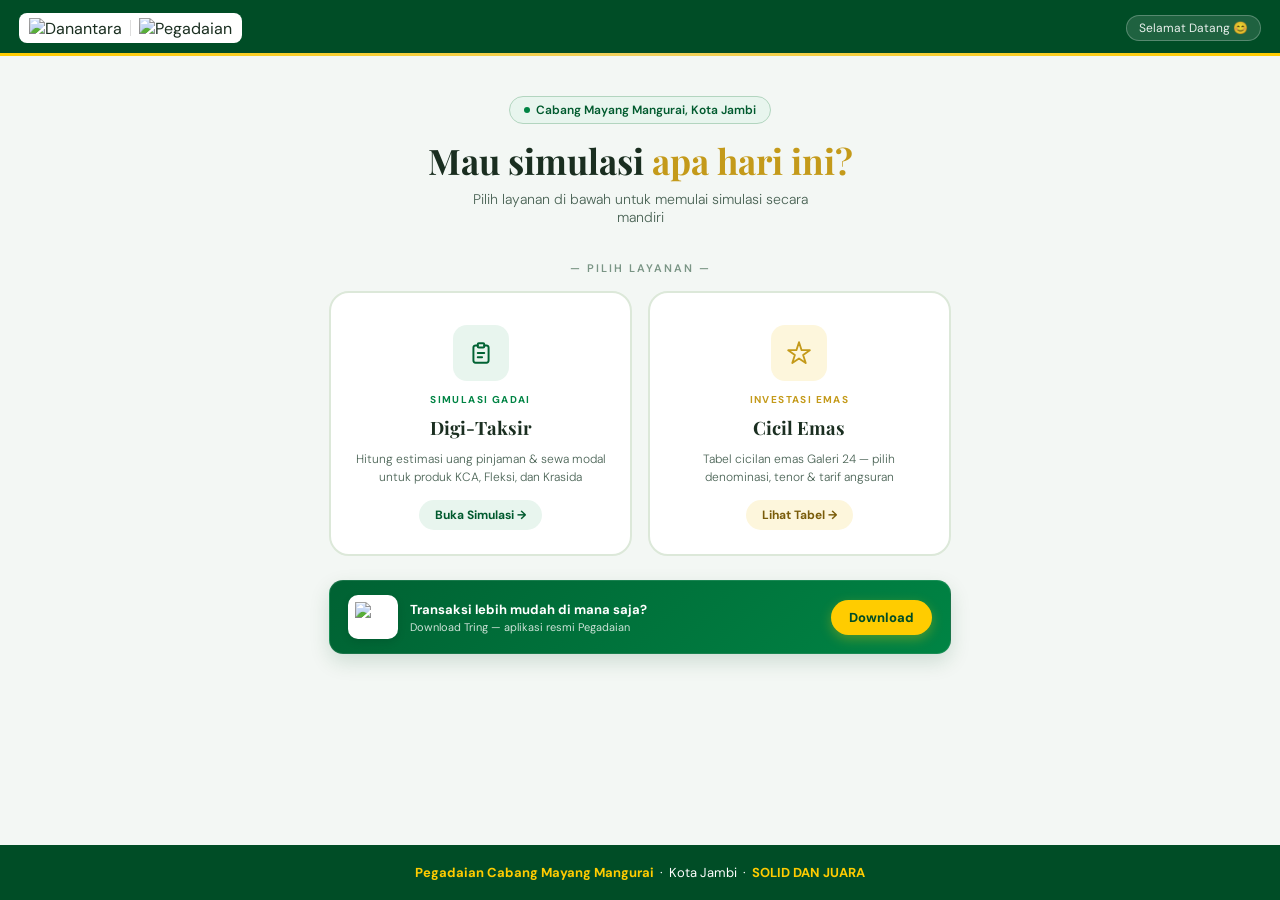
==== commit e0cba3fc: "Add files via upload" ====
--- a/index.html
+++ b/index.html
@@ -1,377 +1,324 @@
 <!DOCTYPE html>
 <html lang="id">
-  <head>
-    <meta charset="UTF-8" />
-    <meta name="viewport" content="width=device-width, initial-scale=1.0" />
-    <title>Pegadaian Mayang Mangurai</title>
-    <link href="https://fonts.googleapis.com/css2?family=Playfair+Display:wght@600;700&family=DM+Sans:wght@300;400;500;600&display=swap" rel="stylesheet"/>
-    <link rel="stylesheet" href="css/style.css" />
-    <style>
-      body {
-        min-height: 100vh;
-        display: flex;
-        flex-direction: column;
-        background: var(--bg);
-      }
-
-      /* HEADER */
-      header {
-        background: var(--green-mid);
-        padding: 0 1.5rem;
-        position: relative;
-        overflow: hidden;
-      }
-      header::before {
-        content: "";
-        position: absolute;
-        top: -40px; right: -60px;
-        width: 200px; height: 200px;
-        border-radius: 50%;
-        background: rgba(255,255,255,0.04);
-        pointer-events: none;
-      }
-      .header-inner {
-        display: flex;
-        align-items: center;
-        justify-content: space-between;
-        padding: 1rem 0;
-        position: relative;
-        z-index: 1;
-      }
-      .logo-container {
-        display: flex;
-        align-items: center;
-        gap: 10px;
-        background: white;
-        padding: 6px 12px;
-        border-radius: 8px;
-        margin: 0;
-      }
-      .logo-container img { height: 26px; }
-      .header-badge {
-        background: rgba(255,255,255,0.12);
-        border: 1px solid rgba(255,255,255,0.25);
-        color: rgba(255,255,255,0.9);
-        padding: 4px 12px;
-        border-radius: 20px;
-        font-size: 12px;
-        font-family: "DM Sans", sans-serif;
-      }
-      .gold-stripe {
-        height: 4px;
-        background: linear-gradient(90deg, var(--gold) 0%, #f0d060 50%, var(--gold) 100%);
-      }
-
-      /* HERO */
-      .hero-simple {
-        text-align: center;
-        padding: 2.5rem 1.5rem 1rem;
-      }
-      .branch-pill {
-        display: inline-flex;
-        align-items: center;
-        gap: 6px;
-        background: var(--green-light);
-        border: 1px solid #b2d5bf;
-        color: var(--green-dark);
-        padding: 5px 14px;
-        border-radius: 20px;
-        font-size: 12px;
-        font-family: "DM Sans", sans-serif;
-        font-weight: 500;
-        margin-bottom: 1rem;
-      }
-      .branch-dot {
-        width: 6px; height: 6px;
-        background: var(--green-mid);
-        border-radius: 50%;
-      }
-      .hero-simple h1 {
-        font-family: "Playfair Display", serif;
-        font-size: clamp(1.6rem, 5vw, 2.2rem);
-        color: var(--green-dark);
-        margin: 0 0 0.5rem;
-        line-height: 1.2;
-      }
-      .hero-simple h1 span { color: var(--gold); }
-      .hero-simple p {
-        font-family: "DM Sans", sans-serif;
-        color: var(--text-mid);
-        font-size: 14px;
-        font-weight: 300;
-        margin: 0 auto;
-        max-width: 360px;
-      }
-
-      /* PICK LABEL */
-      .pick-label {
-        text-align: center;
-        font-family: "DM Sans", sans-serif;
-        font-size: 11px;
-        font-weight: 600;
-        letter-spacing: 2px;
-        text-transform: uppercase;
-        color: var(--text-light);
-        margin: 1.2rem 0 1rem;
-      }
-
-      /* CHOICE CARDS */
-      .choice-grid {
-        display: grid;
-        grid-template-columns: 1fr 1fr;
-        gap: 1rem;
-        max-width: 660px;
-        margin: 0 auto;
-        padding: 0 1.2rem 1.5rem;
-      }
-      @media (max-width: 480px) {
-        .choice-grid { grid-template-columns: 1fr; }
-      }
-
-      .choice-card {
-        display: flex;
-        flex-direction: column;
-        align-items: center;
-        justify-content: center;
-        text-align: center;
-        text-decoration: none;
-        color: inherit;
-        background: var(--white);
-        border-radius: 20px;
-        padding: 2rem 1.2rem 1.5rem;
-        border: 2px solid #dce8d9;
-        transition: transform 0.2s ease, box-shadow 0.2s ease, border-color 0.2s ease;
-        gap: 0.7rem;
-        min-height: 210px;
-      }
-      .choice-card:hover {
-        transform: translateY(-5px);
-        box-shadow: 0 16px 36px rgba(0,80,40,0.13);
-      }
-      .choice-card.card-green:hover { border-color: var(--green-mid); }
-      .choice-card.card-gold:hover  { border-color: var(--gold); }
-
-      .choice-icon {
-        width: 60px; height: 60px;
-        border-radius: 16px;
-        display: flex;
-        align-items: center;
-        justify-content: center;
-      }
-      .icon-bg-green { background: var(--green-light); }
-      .icon-bg-gold  { background: var(--gold-light); }
-      .choice-icon svg { width: 28px; height: 28px; }
-
-      .choice-tag {
-        font-family: "DM Sans", sans-serif;
-        font-size: 10px;
-        font-weight: 700;
-        letter-spacing: 1.4px;
-        text-transform: uppercase;
-      }
-      .tag-c-green { color: var(--green-mid); }
-      .tag-c-gold  { color: var(--gold); }
-
-      .choice-card h2 {
-        font-family: "Playfair Display", serif;
-        font-size: 1.2rem;
-        font-weight: 700;
-        color: var(--text-dark);
-        margin: 0;
-        line-height: 1.2;
-      }
-      .choice-card p {
-        font-family: "DM Sans", sans-serif;
-        font-size: 12px;
-        color: var(--text-mid);
-        font-weight: 300;
-        line-height: 1.5;
-        margin: 0;
-      }
-
-      .choice-cta {
-        display: inline-flex;
-        align-items: center;
-        gap: 5px;
-        font-family: "DM Sans", sans-serif;
-        font-size: 12.5px;
-        font-weight: 600;
-        padding: 7px 16px;
-        border-radius: 30px;
-        margin-top: 0.2rem;
-        transition: background 0.2s, color 0.2s;
-      }
-      .cta-c-green { background: var(--green-light); color: var(--green-dark); }
-      .cta-c-gold  { background: var(--gold-light); color: #7a5c0a; }
-      .choice-card:hover .cta-c-green { background: var(--green-mid); color: white; }
-      .choice-card:hover .cta-c-gold  { background: var(--gold); color: white; }
-
-      /* TRING */
-      .tring-wrap {
-        max-width: 660px;
-        margin: 0 auto;
-        padding: 0 1.2rem 1.8rem;
-      }
-      .tring-cta {
-        background: linear-gradient(135deg, #006233 0%, #008444 100%);
-        border-radius: 14px;
-        padding: 14px 18px;
-        display: flex;
-        align-items: center;
-        gap: 12px;
-        color: #fff;
-        box-shadow: 0 8px 20px rgba(0,80,40,0.15);
-        position: relative;
-        overflow: visible;
-        border: 1px solid rgba(255,255,255,0.1);
-      }
-      .tring-cta::before {
-        content: "";
-        position: absolute;
-        top: -15px; right: -15px;
-        width: 70px; height: 70px;
-        background: rgba(255,255,255,0.05);
-        border-radius: 50%;
-        pointer-events: none;
-      }
-      .tring-image-container {
-        flex-shrink: 0;
-        background: #fff;
-        padding: 7px;
-        border-radius: 10px;
-        display: flex; align-items: center; justify-content: center;
-        box-shadow: 0 3px 8px rgba(0,0,0,0.1);
-      }
-      .tring-app-img { width: 36px; height: 30px; object-fit: contain; }
-      .tring-text { flex: 1; }
-      .tring-text h3 {
-        font-family: "DM Sans", sans-serif;
-        font-size: 13px; font-weight: 700;
-        margin: 0 0 2px; color: #fff;
-      }
-      .tring-text p {
-        font-family: "DM Sans", sans-serif;
-        font-size: 11px; color: rgba(255,255,255,0.8); margin: 0;
-      }
-      .tring-btn {
-        background: #ffcc00;
-        color: #004d26;
-        border: none;
-        padding: 9px 18px;
-        border-radius: 30px;
-        font-family: "DM Sans", sans-serif;
-        font-weight: 800; font-size: 13px;
-        cursor: pointer;
-        white-space: nowrap;
-        text-decoration: none;
-        display: inline-block;
-        position: relative; z-index: 10;
-        pointer-events: auto;
-        transition: background 0.2s, transform 0.2s;
-        box-shadow: 0 4px 12px rgba(255,204,0,0.3);
-      }
-      .tring-btn:hover { background: #fff; transform: translateY(-2px); }
-
-      /* FOOTER */
-      footer {
-        background: #004d26;
-        padding: 1.4rem 1.5rem;
-        color: white;
-        text-align: center;
-        margin-top: auto;
-        font-family: "DM Sans", sans-serif;
-        font-size: 13px;
-      }
-      footer p { margin: 0; }
-      footer strong { color: #ffcc00; }
-    </style>
-  </head>
-
-  <body>
-    <!-- HEADER -->
-    <header>
-      <div class="header-inner">
-        <div class="logo-container">
-          <img src="https://upload.wikimedia.org/wikipedia/commons/thumb/9/90/Danantara_Indonesia_%28no_SW%29.svg/3840px-Danantara_Indonesia_%28no_SW%29.svg.png" alt="Logo Danantara"/>
-          <div style="width:1px;height:18px;background:#ddd;"></div>
-          <img src="https://upload.wikimedia.org/wikipedia/commons/thumb/d/dc/Pegadaian_logo_%282013%29.svg/1280px-Pegadaian_logo_%282013%29.svg.png" alt="Logo Pegadaian"/>
-        </div>
-        <div class="header-badge">Selamat Datang 😊</div>
-      </div>
-    </header>
-    <div class="gold-stripe"></div>
-
-    <!-- HERO -->
-    <div class="hero-simple">
-      <div class="branch-pill">
-        <div class="branch-dot"></div>
-        Cabang Mayang Mangurai, Kota Jambi
-      </div>
-      <h1>Mau simulasi <span>apa hari ini?</span></h1>
-      <p>Pilih layanan di bawah untuk memulai simulasi secara mandiri</p>
-    </div>
-
-    <div class="pick-label">— Pilih Layanan —</div>
-
-    <!-- DUA PILIHAN -->
-    <div class="choice-grid">
-
-      <a class="choice-card card-green" href="digi-taksir.html">
-        <div class="choice-icon icon-bg-green">
-          <svg viewBox="0 0 24 24" fill="none">
-            <path d="M9 5H7a2 2 0 00-2 2v12a2 2 0 002 2h10a2 2 0 002-2V7a2 2 0 00-2-2h-2"
-              stroke="#006233" stroke-width="1.8" stroke-linecap="round"/>
-            <rect x="9" y="3" width="6" height="4" rx="1" stroke="#006233" stroke-width="1.8"/>
-            <path d="M9 12h6M9 16h4" stroke="#006233" stroke-width="1.8" stroke-linecap="round"/>
-          </svg>
-        </div>
-        <div class="choice-tag tag-c-green">Simulasi Gadai</div>
-        <h2>Digi&#8209;Taksir</h2>
-        <p>Hitung estimasi uang pinjaman & sewa modal untuk produk KCA, Fleksi, dan Krasida</p>
-        <div class="choice-cta cta-c-green">Buka Simulasi →</div>
+<head>
+  <meta charset="UTF-8"/>
+  <meta name="viewport" content="width=device-width, initial-scale=1.0"/>
+  <title>Pegadaian Mayang Mangurai</title>
+  <link href="https://fonts.googleapis.com/css2?family=Playfair+Display:wght@600;700&family=DM+Sans:wght@300;400;500;600;800&display=swap" rel="stylesheet"/>
+  <link rel="stylesheet" href="style.css"/>
+</head>
+<body>
+
+<!-- ============================================================
+     HEADER (berubah per halaman)
+     ============================================================ -->
+<header class="site-header" id="siteHeader">
+  <!-- konten header diisi via JS -->
+</header>
+
+<!-- ============================================================
+     PAGE: INDEX
+     ============================================================ -->
+<div class="page active" id="pageIndex">
+  <div class="hero">
+    <div class="branch-pill"><div class="branch-dot"></div>Cabang Mayang Mangurai, Kota Jambi</div>
+    <h1>Mau simulasi <span>apa hari ini?</span></h1>
+    <p>Pilih layanan di bawah untuk memulai simulasi secara mandiri</p>
+  </div>
+  <div class="pick-label">— Pilih Layanan —</div>
+  <div class="choice-grid">
+    <div class="choice-card card-green" onclick="showPage('pageDigiTaksir')">
+      <div class="choice-icon icon-bg-green">
+        <svg viewBox="0 0 24 24" fill="none"><path d="M9 5H7a2 2 0 00-2 2v12a2 2 0 002 2h10a2 2 0 002-2V7a2 2 0 00-2-2h-2" stroke="#006233" stroke-width="1.8" stroke-linecap="round"/><rect x="9" y="3" width="6" height="4" rx="1" stroke="#006233" stroke-width="1.8"/><path d="M9 12h6M9 16h4" stroke="#006233" stroke-width="1.8" stroke-linecap="round"/></svg>
+      </div>
+      <div class="choice-tag tag-green">Simulasi Gadai</div>
+      <h2>Digi&#8209;Taksir</h2>
+      <p>Hitung estimasi uang pinjaman &amp; sewa modal untuk produk KCA, Fleksi, dan Krasida</p>
+      <div class="choice-cta cta-green">Buka Simulasi →</div>
+    </div>
+    <div class="choice-card card-gold" onclick="showPage('pageCicilEmas')">
+      <div class="choice-icon icon-bg-gold">
+        <svg viewBox="0 0 24 24" fill="none"><path d="M12 2l2.4 7.4H22l-6.2 4.5 2.4 7.4L12 17l-6.2 4.3 2.4-7.4L2 9.4h7.6L12 2z" stroke="#c49a1a" stroke-width="1.7" stroke-linejoin="round"/></svg>
+      </div>
+      <div class="choice-tag tag-gold">Investasi Emas</div>
+      <h2>Cicil Emas</h2>
+      <p>Tabel cicilan emas Galeri 24 — pilih denominasi, tenor &amp; tarif angsuran</p>
+      <div class="choice-cta cta-gold">Lihat Tabel →</div>
+    </div>
+  </div>
+  <div class="tring-wrap">
+    <div class="tring-cta">
+      <div class="tring-logo">
+        <img src="https://assets-a1.kompasiana.com/items/album/2025/10/06/1-68e331adc925c446c6513752.png?t=o&v=770.png" alt="Tring"/>
+      </div>
+      <div class="tring-text">
+        <h3>Transaksi lebih mudah di mana saja?</h3>
+        <p>Download Tring — aplikasi resmi Pegadaian</p>
+      </div>
+      <a href="https://play.google.com/store/apps/details?id=com.pegadaiandigital" target="_blank" rel="noopener" class="tring-btn">Download</a>
+    </div>
+  </div>
+  <footer class="site-footer">
+    <p><strong>Pegadaian Cabang Mayang Mangurai</strong> &nbsp;·&nbsp; Kota Jambi &nbsp;·&nbsp; <strong>SOLID DAN JUARA</strong></p>
+  </footer>
+</div>
+
+<!-- ============================================================
+     PAGE: DIGI-TAKSIR
+     ============================================================ -->
+<div class="page" id="pageDigiTaksir">
+  <div class="dt-container">
+    <div style="text-align:center;">
+      <div class="visitor-counter">📍 Cabang Mayang Mangurai | <span id="countDisplay">0</span> Simulasi Berhasil</div>
+    </div>
+
+    <!-- PILIH PRODUK -->
+    <div id="productSelection">
+      <p style="text-align:center;font-weight:700;color:#555;margin-bottom:12px;font-size:14px;">Pilih Produk Layanan:</p>
+      <div class="product-card" onclick="selectProduct('KCA')">
+        <h3>Gadai KCA (Kredit Cepat &amp; Aman)</h3>
+        <p>Gadai reguler dengan jangka waktu 120 hari. Solusi dana cepat dan aman.</p>
+      </div>
+      <div class="product-card" onclick="selectProduct('FLEKSI')">
+        <h3>Gadai Fleksi</h3>
+        <p>Sewa modal harian, bebas tebus kapan saja. Cocok untuk kebutuhan jangka sangat pendek.</p>
+      </div>
+      <div class="product-card" onclick="selectProduct('KRASIDA')">
+        <h3>Krasida (Kredit Gadai Sistem Angsuran)</h3>
+        <p>Solusi cicilan tetap bulanan untuk modal usaha atau investasi.</p>
+      </div>
+    </div>
+
+    <!-- INPUT SECTION -->
+    <div id="inputSection" class="hidden">
+      <button class="dt-back" onclick="goBack()">← Ganti Produk</button>
+
+      <div class="mode-selector">
+        <div id="btnModeTaksir"  class="mode-btn active" onclick="switchMode('taksir')">Taksir Emas</div>
+        <div id="btnModeInputUP" class="mode-btn" onclick="switchMode('inputUP')">Input Pinjaman</div>
+      </div>
+
+      <div class="card-box">
+        <!-- TAKSIR SECTION -->
+        <div id="sectionTaksir">
+          <label>Jenis Jaminan</label>
+          <div class="type-selector">
+            <div id="btnPerhiasan" class="type-btn active" onclick="switchType('perhiasan')">Perhiasan</div>
+            <div id="btnBatangan"  class="type-btn" onclick="switchType('batangan')">Batangan</div>
+          </div>
+          <!-- PERHIASAN MULTI-ITEM -->
+          <div id="formPerhiasan">
+            <div id="itemList"></div>
+            <button class="btn-add-item" id="btnAddItem" onclick="addItem()">+ Tambah Item Perhiasan</button>
+            <div class="total-taksiran-row" id="rowTotalTaksiran" style="display:none;">
+              <span>Total Taksiran:</span>
+              <span id="totalTaksiranDisplay" style="font-weight:700;color:var(--p-green);">Rp 0</span>
+            </div>
+          </div>
+          <!-- BATANGAN -->
+          <div id="formBatangan" class="hidden">
+            <label>Merek / Jenis Batangan</label>
+            <select id="merekBatangan" onchange="onMerekChange()">
+              <option value="galeri24">Galeri 24</option>
+              <option value="antam">ANTAM</option>
+              <option value="ubs">UBS</option>
+            </select>
+            <div id="infoMerek" class="merek-info"></div>
+            <label>Denominasi Batangan</label>
+            <select id="denominasi">
+              <option value="0.5">0.5 Gram</option>
+              <option value="1">1 Gram</option>
+              <option value="2">2 Gram</option>
+              <option value="5">5 Gram</option>
+              <option value="10">10 Gram</option>
+              <option value="25">25 Gram</option>
+              <option value="50">50 Gram</option>
+              <option value="100">100 Gram</option>
+              <option value="250">250 Gram</option>
+              <option value="500">500 Gram</option>
+              <option value="1000">1000 Gram</option>
+            </select>
+          </div>
+        </div>
+        <!-- INPUT UP SECTION -->
+        <div id="sectionInputUP" class="hidden">
+          <label>Nominal Pinjaman (Rp)</label>
+          <input type="number" id="inputNominalUP" placeholder="Contoh: 5000000"/>
+        </div>
+
+        <label>Jangka Waktu</label>
+        <select id="tenor"></select>
+        <button class="btn-hitung" onclick="hitungTaksiran()">HITUNG ESTIMASI</button>
+      </div>
+
+      <!-- PANEL HASIL -->
+      <div id="panelHasil" class="result-panel">
+        <div class="up-title" id="titleUP">Uang Pinjaman (UP)</div>
+        <div class="up-val"   id="resUP">Rp 0</div>
+
+        <div id="rincianItemSection" class="hidden">
+          <div class="table-title">Rincian Item Perhiasan</div>
+          <table class="kca-table">
+            <thead><tr><th>Item</th><th>Karat</th><th>Berat</th><th>Taksiran</th></tr></thead>
+            <tbody id="bodyRincianItem"></tbody>
+          </table>
+        </div>
+
+        <div class="info-row" id="rowTaksiran"><span>Total Nilai Taksiran:</span><span id="resTaksiran">-</span></div>
+        <div class="info-row"><span>Sewa Modal:</span><span id="resSewaDesc">-</span></div>
+        <div class="info-row"><span id="lblSewaNominal">Estimasi Sewa:</span><span id="resSewaNominal">-</span></div>
+        <div class="info-row"><span>Jatuh Tempo:</span><span id="resJatuhTempo" style="color:red;">-</span></div>
+
+        <div id="sectionDetailKCA" class="hidden">
+          <div class="table-title">Rincian Sewa Modal KCA</div>
+          <table class="kca-table">
+            <thead><tr><th>Periode</th><th>Hari Ke-</th><th>Sewa Modal</th></tr></thead>
+            <tbody id="bodyTabelKCA"></tbody>
+          </table>
+        </div>
+
+        <div class="chart-container"><canvas id="loanChart"></canvas></div>
+        <p class="disclaimer">Estimasi awal. Keputusan final ada di Penaksir Pegadaian Cabang Mayang Mangurai</p>
+
+        <div class="feedback-section">
+          <div style="font-size:13px;font-weight:700;color:var(--p-dark);margin-bottom:6px;">Seberapa membantu simulasi ini?</div>
+          <div class="star-rating" id="starContainer">
+            <span onclick="setRating(1)">★</span><span onclick="setRating(2)">★</span>
+            <span onclick="setRating(3)">★</span><span onclick="setRating(4)">★</span>
+            <span onclick="setRating(5)">★</span>
+          </div>
+        </div>
+      </div>
+
+      <!-- =====================================================
+           [FITUR BARU 1] Perbandingan Sewa Modal 3 Produk
+           ===================================================== -->
+      <div class="compare-section" id="compareSection">
+        <div class="compare-section-header" onclick="toggleCompareSection()">
+          <h4>
+            <svg width="16" height="16" viewBox="0 0 24 24" fill="none"><path d="M9 3H5a2 2 0 00-2 2v4m6-6h10a2 2 0 012 2v4M9 3v18m0 0h10a2 2 0 002-2V9M9 21H5a2 2 0 01-2-2V9m0 0h18" stroke="#ffcc00" stroke-width="2" stroke-linecap="round" stroke-linejoin="round"/></svg>
+            Bandingkan Sewa Modal: KCA vs Fleksi vs Krasida
+          </h4>
+          <span class="compare-toggle-icon" id="compareToggleIcon">▼</span>
+        </div>
+        <div class="compare-body" id="compareBody">
+          <div class="compare-inputs">
+            <div class="ci-group">
+              <label>Nilai Taksiran / UP (Rp)</label>
+              <input type="number" id="cmpUP" placeholder="Contoh: 5000000" min="50000"/>
+            </div>
+            <div class="ci-group">
+              <label>Tenor KCA</label>
+              <select id="cmpTenorKCA">
+                <option value="120">120 Hari</option>
+              </select>
+            </div>
+            <div class="ci-group">
+              <label>Tenor Fleksi</label>
+              <select id="cmpTenorFleksi">
+                <option value="15">15 Hari</option>
+                <option value="30">30 Hari</option>
+                <option value="60">60 Hari</option>
+                <option value="180">180 Hari</option>
+              </select>
+            </div>
+            <div class="ci-group">
+              <label>Tenor Krasida</label>
+              <select id="cmpTenorKrasida">
+                <option value="6">6 Bulan</option>
+                <option value="12">12 Bulan</option>
+                <option value="18">18 Bulan</option>
+                <option value="24">24 Bulan</option>
+                <option value="36">36 Bulan</option>
+                <option value="48">48 Bulan</option>
+              </select>
+            </div>
+            <button class="btn-compare-calc" onclick="hitungCompare()">Bandingkan</button>
+          </div>
+          <div id="compareResult"></div>
+        </div>
+      </div>
+      <!-- ===== END FITUR BARU 1 ===== -->
+
+    </div><!-- /inputSection -->
+  </div><!-- /dt-container -->
+  <footer class="site-footer">
+    <p><strong>Pegadaian Cabang Mayang Mangurai</strong> &nbsp;·&nbsp; Kota Jambi &nbsp;·&nbsp; <strong>SOLID DAN JUARA</strong></p>
+  </footer>
+</div>
+
+<!-- ============================================================
+     PAGE: CICIL EMAS
+     ============================================================ -->
+<div class="page" id="pageCicilEmas">
+  <div class="ce-container">
+    <div class="ce-header-box">
+      <div class="ce-title">Cicil <span>Emas</span> Galeri 24</div>
+      <div class="ce-subtitle">Tabel simulasi angsuran emas batangan — pilih margin &amp; atur DP sesuai kemampuan</div>
+      <div class="date-badge" id="date-display">Last Update: —</div>
+    </div>
+
+    <div class="card-box">
+      <label style="margin-bottom:8px;">Pilih Tarif Margin:</label>
+      <div class="tab-row">
+        <button class="tab-btn active" onclick="switchMargin(0.0092,this)">0.92% / Bln</button>
+        <button class="tab-btn"        onclick="switchMargin(0.0071,this)">0.71% / Bln</button>
+        <button class="tab-btn"        onclick="switchMargin(0.0053,this)">0.53% / Bln</button>
+        <button class="tab-btn"        onclick="switchMargin(0.0039,this)">0.39% / Bln</button>
+      </div>
+      <div class="dp-row">
+        <label>DP Tambahan (Rp):</label>
+        <input type="text" id="dp-rupiah-input" placeholder="Kosongkan = pakai min 15%" oninput="handleDPInput(this.value)"/>
+      </div>
+      <p class="dp-info" id="dp-info-text">Menggunakan standar minimal DP 15% per item</p>
+    </div>
+
+    <div class="table-wrap">
+      <table class="sim-table">
+        <thead>
+          <tr>
+            <th>Denominasi</th>
+            <th>Total DP + Admin</th>
+            <th>Pokok Pinjaman</th>
+            <th>3 Bln</th>
+            <th>6 Bln</th>
+            <th>12 Bln</th>
+            <th>18 Bln</th>
+            <th>24 Bln</th>
+            <th>36 Bln</th>
+          </tr>
+        </thead>
+        <tbody id="simulation-table"></tbody>
+      </table>
+    </div>
+    <p class="ce-note">*Simulasi awal. Harga emas dan angsuran final ditentukan oleh Pegadaian Cabang Mayang Mangurai.</p>
+
+    <!-- =====================================================
+         [FITUR BARU 2] Tombol Share WA + Cicil via Tring
+         ===================================================== -->
+    <div class="ce-action-row">
+      <button class="btn-wa" onclick="shareWACicilEmas()">
+        <svg width="18" height="18" viewBox="0 0 24 24" fill="white"><path d="M17.472 14.382c-.297-.149-1.758-.867-2.03-.967-.273-.099-.471-.148-.67.15-.197.297-.767.966-.94 1.164-.173.199-.347.223-.644.075-.297-.15-1.255-.463-2.39-1.475-.883-.788-1.48-1.761-1.653-2.059-.173-.297-.018-.458.13-.606.134-.133.298-.347.446-.52.149-.174.198-.298.298-.497.099-.198.05-.371-.025-.52-.075-.149-.669-1.612-.916-2.207-.242-.579-.487-.5-.669-.51-.173-.008-.371-.01-.57-.01-.198 0-.52.074-.792.372-.272.297-1.04 1.016-1.04 2.479 0 1.462 1.065 2.875 1.213 3.074.149.198 2.096 3.2 5.077 4.487.709.306 1.262.489 1.694.625.712.227 1.36.195 1.871.118.571-.085 1.758-.719 2.006-1.413.248-.694.248-1.289.173-1.413-.074-.124-.272-.198-.57-.347m-5.421 7.403h-.004a9.87 9.87 0 01-5.031-1.378l-.361-.214-3.741.982.998-3.648-.235-.374a9.86 9.86 0 01-1.51-5.26c.001-5.45 4.436-9.884 9.888-9.884 2.64 0 5.122 1.03 6.988 2.898a9.825 9.825 0 012.893 6.994c-.003 5.45-4.437 9.884-9.885 9.884m8.413-18.297A11.815 11.815 0 0012.05 0C5.495 0 .16 5.335.157 11.892c0 2.096.547 4.142 1.588 5.945L.057 24l6.305-1.654a11.882 11.882 0 005.683 1.448h.005c6.554 0 11.89-5.335 11.893-11.893a11.821 11.821 0 00-3.48-8.413z"/></svg>
+        Bagikan ke WhatsApp
+      </button>
+      <a href="https://play.google.com/store/apps/details?id=com.pegadaiandigital" target="_blank" rel="noopener" class="btn-tring-ce">
+        <svg width="17" height="17" viewBox="0 0 24 24" fill="white"><path d="M12 2l2.4 7.4H22l-6.2 4.5 2.4 7.4L12 17l-6.2 4.3 2.4-7.4L2 9.4h7.6L12 2z"/></svg>
+        Cicil via Tring
       </a>
-
-      <a class="choice-card card-gold" href="cicil-emas.html">
-        <div class="choice-icon icon-bg-gold">
-          <svg viewBox="0 0 24 24" fill="none">
-            <path d="M12 2l2.4 7.4H22l-6.2 4.5 2.4 7.4L12 17l-6.2 4.3 2.4-7.4L2 9.4h7.6L12 2z"
-              stroke="#c49a1a" stroke-width="1.7" stroke-linejoin="round"/>
-          </svg>
-        </div>
-        <div class="choice-tag tag-c-gold">Investasi Emas</div>
-        <h2>Cicil Emas</h2>
-        <p>Tabel cicilan emas Galeri 24 — pilih denominasi, tenor & tarif angsuran</p>
-        <div class="choice-cta cta-c-gold">Lihat Tabel →</div>
-      </a>
-
-    </div>
-
-    <!-- TRING CTA -->
-    <div class="tring-wrap">
-      <div class="tring-cta">
-        <div class="tring-image-container">
-          <img src="https://assets-a1.kompasiana.com/items/album/2025/10/06/1-68e331adc925c446c6513752.png?t=o&v=770.png"
-            alt="Tring App" class="tring-app-img"/>
-        </div>
-        <div class="tring-text">
-          <h3>Transaksi lebih mudah di mana saja?</h3>
-          <p>Download Tring — aplikasi resmi Pegadaian</p>
-        </div>
-        <a href="https://play.google.com/store/apps/details?id=com.pegadaiandigital"
-          target="_blank" rel="noopener noreferrer" class="tring-btn">
-          Download
-        </a>
-      </div>
-    </div>
-
-    <!-- FOOTER -->
-    <footer>
-      <p>
-        <strong>Pegadaian Cabang Mayang Mangurai</strong> &nbsp;·&nbsp;
-        Kota Jambi &nbsp;·&nbsp; <strong>SOLID DAN JUARA</strong>
-      </p>
-    </footer>
-
-    <script src="js/script.js"></script>
-  </body>
+    </div>
+    <!-- ===== END FITUR BARU 2 ===== -->
+
+  </div>
+  <footer class="site-footer">
+    <p><strong>Pegadaian Cabang Mayang Mangurai</strong> &nbsp;·&nbsp; Kota Jambi &nbsp;·&nbsp; <strong>SOLID DAN JUARA</strong></p>
+  </footer>
+</div>
+
+<!-- ============================================================
+     JAVASCRIPT  — semua logika asli dipertahankan
+     ============================================================ -->
+
+<script src="https://cdn.jsdelivr.net/npm/chart.js"></script>
+<script src="script.js"></script>
+</body>
 </html>
--- a/style.css
+++ b/style.css
@@ -0,0 +1,419 @@
+/* ===== RESET & VARIABLES ===== */
+:root {
+  --p-green:    #008444;
+  --p-gold:     #ffcc00;
+  --p-dark:     #004d26;
+  --p-mid:      #005a2e;
+  --gold-text:  #7a5c0a;
+  --green-light:#e8f5ee;
+  --gold-light: #fdf6dc;
+  --bg:         #f3f7f4;
+  --text-dark:  #1a2e20;
+  --text-mid:   #4a6355;
+  --text-light: #7a9585;
+  --white:      #ffffff;
+  --shadow:     0 4px 18px rgba(0,80,40,0.10);
+  --radius:     16px;
+  --transition: all 0.25s ease;
+}
+*{margin:0;padding:0;box-sizing:border-box;}
+body{
+  font-family:'DM Sans',sans-serif;
+  background:var(--bg);
+  color:var(--text-dark);
+  min-height:100vh;
+  display:flex;
+  flex-direction:column;
+}
+.hidden{display:none!important;}
+
+/* ===== HEADER ===== */
+.site-header{
+  background:var(--p-dark);
+  padding:0 1.2rem;
+  display:flex;
+  align-items:center;
+  justify-content:space-between;
+  min-height:56px;
+  gap:10px;
+  flex-wrap:wrap;
+  position:relative;
+}
+.site-header::after{
+  content:"";
+  position:absolute;
+  bottom:0;left:0;right:0;
+  height:3px;
+  background:linear-gradient(90deg,var(--p-gold) 0%,#f0d060 50%,var(--p-gold) 100%);
+}
+.logo-box{
+  display:flex;
+  align-items:center;
+  gap:8px;
+  background:white;
+  padding:5px 10px;
+  border-radius:8px;
+  flex-shrink:0;
+}
+.logo-box img{height:20px;width:auto;object-fit:contain;display:block;}
+.logo-box .sep{width:1px;height:16px;background:#ddd;}
+.header-center{flex:1;text-align:center;padding:0 8px;}
+.header-center h2{font-size:1rem;font-weight:800;color:#fff;letter-spacing:1px;margin:0;line-height:1.2;}
+.header-center h2 span{color:var(--p-gold);}
+.header-center p{font-size:10px;color:rgba(255,255,255,0.65);margin:0;}
+.header-badge{
+  background:rgba(255,255,255,0.12);
+  border:1px solid rgba(255,255,255,0.25);
+  color:rgba(255,255,255,0.9);
+  padding:4px 12px;
+  border-radius:20px;
+  font-size:12px;
+  white-space:nowrap;
+}
+.btn-back{
+  background:rgba(255,255,255,0.15);
+  border:1px solid rgba(255,255,255,0.3);
+  color:white;
+  padding:6px 14px;
+  border-radius:20px;
+  font-size:12px;
+  font-weight:600;
+  cursor:pointer;
+  transition:var(--transition);
+  white-space:nowrap;
+}
+.btn-back:hover{background:white;color:var(--p-dark);}
+
+/* ===== PAGES ===== */
+.page{display:none;flex-direction:column;flex:1;}
+.page.active{display:flex;}
+
+/* ===== INDEX PAGE ===== */
+.hero{text-align:center;padding:2.5rem 1.5rem 1rem;}
+.branch-pill{
+  display:inline-flex;align-items:center;gap:6px;
+  background:var(--green-light);border:1px solid #b2d5bf;
+  color:var(--p-mid);padding:5px 14px;border-radius:20px;
+  font-size:12px;font-weight:600;margin-bottom:1rem;
+}
+.branch-dot{width:6px;height:6px;background:var(--p-green);border-radius:50%;}
+.hero h1{
+  font-family:'Playfair Display',serif;
+  font-size:clamp(1.5rem,5vw,2.2rem);
+  color:var(--text-dark);margin:0 0 0.5rem;line-height:1.2;
+}
+.hero h1 span{color:#c49a1a;}
+.hero p{color:var(--text-mid);font-size:14px;font-weight:300;margin:0 auto;max-width:360px;}
+.pick-label{
+  text-align:center;font-size:11px;font-weight:600;letter-spacing:2px;
+  text-transform:uppercase;color:var(--text-light);margin:1.2rem 0 1rem;
+}
+.choice-grid{
+  display:grid;grid-template-columns:1fr 1fr;
+  gap:1rem;max-width:660px;margin:0 auto;
+  padding:0 1.2rem 1.5rem;width:100%;
+}
+.choice-card{
+  display:flex;flex-direction:column;align-items:center;
+  text-align:center;background:white;border-radius:20px;
+  padding:2rem 1.2rem 1.5rem;border:2px solid #dce8d9;
+  gap:0.7rem;min-height:200px;cursor:pointer;
+  transition:transform 0.2s ease,box-shadow 0.2s ease,border-color 0.2s ease;
+}
+.choice-card:hover{transform:translateY(-5px);box-shadow:0 16px 36px rgba(0,80,40,0.13);}
+.choice-card.card-green:hover{border-color:var(--p-green);}
+.choice-card.card-gold:hover{border-color:#c49a1a;}
+.choice-icon{width:56px;height:56px;border-radius:14px;display:flex;align-items:center;justify-content:center;}
+.icon-bg-green{background:var(--green-light);}
+.icon-bg-gold{background:var(--gold-light);}
+.choice-icon svg{width:26px;height:26px;}
+.choice-tag{font-size:10px;font-weight:700;letter-spacing:1.4px;text-transform:uppercase;}
+.tag-green{color:var(--p-green);}
+.tag-gold{color:#c49a1a;}
+.choice-card h2{font-family:'Playfair Display',serif;font-size:1.15rem;font-weight:700;color:var(--text-dark);margin:0;line-height:1.2;}
+.choice-card p{font-size:12px;color:var(--text-mid);font-weight:300;line-height:1.5;margin:0;}
+.choice-cta{
+  display:inline-flex;align-items:center;gap:5px;
+  font-size:12px;font-weight:700;padding:7px 16px;border-radius:30px;
+  margin-top:0.2rem;transition:background 0.2s,color 0.2s;
+}
+.cta-green{background:var(--green-light);color:var(--p-mid);}
+.cta-gold{background:var(--gold-light);color:var(--gold-text);}
+.choice-card:hover .cta-green{background:var(--p-green);color:white;}
+.choice-card:hover .cta-gold{background:#c49a1a;color:white;}
+
+.tring-wrap{max-width:660px;margin:0 auto;padding:0 1.2rem 1.8rem;width:100%;}
+.tring-cta{
+  background:linear-gradient(135deg,#006233 0%,#008444 100%);
+  border-radius:14px;padding:14px 18px;
+  display:flex;align-items:center;gap:12px;
+  color:#fff;box-shadow:0 8px 20px rgba(0,80,40,0.15);
+  border:1px solid rgba(255,255,255,0.1);
+}
+.tring-logo{
+  flex-shrink:0;background:#fff;padding:7px;border-radius:10px;
+  display:flex;align-items:center;justify-content:center;
+  box-shadow:0 3px 8px rgba(0,0,0,0.1);
+}
+.tring-logo img{width:36px;height:30px;object-fit:contain;}
+.tring-text{flex:1;}
+.tring-text h3{font-size:13px;font-weight:700;margin:0 0 2px;color:#fff;}
+.tring-text p{font-size:11px;color:rgba(255,255,255,0.8);margin:0;}
+.tring-btn{
+  background:var(--p-gold);color:var(--p-dark);border:none;
+  padding:9px 18px;border-radius:30px;font-weight:800;font-size:13px;
+  cursor:pointer;white-space:nowrap;text-decoration:none;display:inline-block;
+  transition:background 0.2s,transform 0.2s;box-shadow:0 4px 12px rgba(255,204,0,0.3);
+}
+.tring-btn:hover{background:#fff;transform:translateY(-2px);}
+
+/* ===== DIGI-TAKSIR PAGE ===== */
+.dt-container{width:92%;max-width:520px;margin:20px auto;padding-bottom:2rem;}
+.visitor-counter{
+  display:inline-flex;align-items:center;gap:6px;
+  background:var(--green-light);border:1px solid #b2d5bf;
+  color:var(--p-mid);padding:6px 14px;border-radius:20px;
+  font-size:12px;font-weight:600;margin:14px 0;
+}
+.product-card{
+  background:white;border:2px solid #e0ece5;border-radius:16px;
+  padding:18px 20px;margin-bottom:12px;cursor:pointer;
+  transition:var(--transition);position:relative;overflow:hidden;
+}
+.product-card::before{
+  content:"";position:absolute;left:0;top:0;bottom:0;width:4px;
+  background:var(--p-gold);opacity:0;transition:var(--transition);
+}
+.product-card:hover{border-color:var(--p-green);box-shadow:0 8px 24px rgba(0,132,68,0.12);transform:translateY(-3px);}
+.product-card:hover::before{opacity:1;}
+.product-card h3{font-size:14px;font-weight:700;color:var(--p-dark);margin:0 0 5px;}
+.product-card p{font-size:12px;color:#666;margin:0;line-height:1.5;}
+
+.card-box{
+  background:white;padding:20px;border-radius:var(--radius);
+  box-shadow:var(--shadow);border:1px solid #e6ede8;margin-bottom:14px;
+}
+.dt-back{
+  display:inline-flex;align-items:center;gap:5px;background:none;
+  border:1.5px solid #ccc;color:var(--p-dark);padding:7px 14px;
+  border-radius:20px;font-size:13px;font-weight:600;cursor:pointer;
+  margin-bottom:14px;transition:var(--transition);
+}
+.dt-back:hover{border-color:var(--p-green);color:var(--p-green);}
+
+.mode-selector,.type-selector{display:flex;gap:8px;margin-bottom:14px;}
+.mode-btn,.type-btn{
+  flex:1;padding:10px;text-align:center;border-radius:10px;
+  border:2px solid #e0e0e0;font-size:13px;font-weight:600;
+  cursor:pointer;color:#666;transition:var(--transition);background:#f9f9f9;
+}
+.mode-btn.active,.type-btn.active{background:var(--p-green);color:white;border-color:var(--p-green);}
+.mode-btn:hover:not(.active),.type-btn:hover:not(.active){border-color:var(--p-green);color:var(--p-green);}
+
+label{display:block;font-weight:600;margin-bottom:6px;color:var(--p-dark);font-size:13px;}
+input,select{
+  width:100%;padding:11px 14px;border:1.5px solid #e0e0e0;
+  border-radius:12px;font-size:16px;transition:var(--transition);
+  background:white;color:var(--text-dark);margin-bottom:12px;
+  font-family:'DM Sans',sans-serif;
+}
+input:focus,select:focus{border-color:var(--p-green);outline:none;box-shadow:0 0 0 3px rgba(0,132,68,0.1);}
+.input-error{border-color:#e74c3c!important;box-shadow:0 0 0 3px rgba(231,76,60,0.1)!important;}
+
+.btn-hitung{
+  width:100%;padding:14px;background:linear-gradient(135deg,var(--p-green),var(--p-dark));
+  color:white;border:none;border-radius:12px;font-size:16px;font-weight:800;
+  letter-spacing:0.5px;cursor:pointer;transition:var(--transition);margin-top:4px;
+  font-family:'DM Sans',sans-serif;
+}
+.btn-hitung:hover{filter:brightness(1.1);transform:translateY(-2px);box-shadow:0 8px 20px rgba(0,132,68,0.3);}
+
+/* item perhiasan */
+.item-row{background:#f9fdf9;padding:14px;border-radius:14px;margin-bottom:12px;border-left:4px solid var(--p-gold);border-top:1px solid #e0ece5;border-right:1px solid #e0ece5;border-bottom:1px solid #e0ece5;}
+.item-header{display:flex;align-items:center;justify-content:space-between;margin-bottom:10px;}
+.item-label{font-size:11px;font-weight:700;color:var(--p-dark);text-transform:uppercase;letter-spacing:0.5px;}
+.item-fields{display:grid;grid-template-columns:1fr 1fr;gap:8px;}
+.item-field label{font-size:11px;margin-bottom:3px;color:#666;font-weight:600;}
+.item-field input,.item-field select{padding:9px 11px;font-size:14px;margin-bottom:0;}
+.item-field-full{grid-column:1/-1;}
+.item-taksiran{background:var(--green-light);color:var(--p-green);padding:9px 12px;border-radius:10px;font-size:13px;font-weight:700;text-align:center;}
+.total-taksiran-row{display:flex;align-items:center;justify-content:space-between;background:#f0faf4;border:1px solid #b2d5bf;border-radius:10px;padding:10px 14px;margin-top:8px;font-size:13px;font-weight:600;color:var(--p-dark);}
+.merek-info{font-size:11px;color:#666;background:#f5f5f5;border-radius:8px;padding:7px 10px;margin-bottom:10px;line-height:1.5;}
+.btn-add-item{width:100%;padding:10px;background:var(--green-light);color:var(--p-green);border:2px dashed var(--p-green);border-radius:12px;font-size:13px;font-weight:700;cursor:pointer;transition:var(--transition);margin-top:6px;font-family:'DM Sans',sans-serif;}
+.btn-add-item:hover{background:var(--p-green);color:white;}
+.btn-remove-item{background:#fee2e2;color:#dc2626;border:none;padding:4px 10px;border-radius:20px;font-size:11px;font-weight:700;cursor:pointer;transition:var(--transition);}
+.btn-remove-item:hover{background:#dc2626;color:white;}
+
+/* result panel */
+.result-panel{display:none;background:white;border-radius:var(--radius);padding:22px;box-shadow:var(--shadow);border:1px solid #d4ead9;margin-top:12px;}
+.up-title{text-align:center;font-size:13px;font-weight:700;color:var(--text-mid);}
+.up-val{font-size:2rem;font-weight:900;color:var(--p-green);text-align:center;margin:6px 0 14px;letter-spacing:-0.5px;}
+.info-row{display:flex;justify-content:space-between;align-items:center;padding:8px 0;border-bottom:1px solid #f0f0f0;font-size:12px;color:#444;}
+.info-row span:last-child{font-weight:700;color:var(--p-dark);}
+.table-title{font-size:12px;font-weight:700;color:var(--p-dark);margin:12px 0 6px;text-transform:uppercase;letter-spacing:0.5px;}
+.kca-table{width:100%;border-collapse:collapse;font-size:11px;}
+.kca-table th{background:var(--p-dark);color:white;padding:7px 10px;font-size:11px;}
+.kca-table td{padding:7px 10px;border-bottom:1px solid #f0f0f0;text-align:center;}
+.kca-table tr:hover td{background:#f9fdf9;}
+.chart-container{max-width:220px;margin:14px auto 0;}
+.star-rating span{font-size:24px;color:#ccc;cursor:pointer;transition:color 0.2s;padding:2px;}
+.star-rating span:hover,.star-rating span.selected{color:var(--p-gold);}
+.feedback-section{text-align:center;padding:12px 0 4px;border-top:1px solid #f0f0f0;margin-top:12px;}
+.disclaimer{font-size:10px;color:#e74c3c;font-style:italic;margin-top:8px;text-align:center;}
+
+/* ===== CICIL EMAS PAGE ===== */
+.ce-container{width:96%;max-width:720px;margin:20px auto;padding-bottom:2rem;}
+.ce-header-box{background:white;border-radius:var(--radius);padding:20px;box-shadow:var(--shadow);border:1px solid #e6ede8;margin-bottom:14px;}
+.ce-title{font-family:'Playfair Display',serif;font-size:1.4rem;color:var(--text-dark);margin-bottom:4px;}
+.ce-title span{color:#c49a1a;}
+.ce-subtitle{font-size:12px;color:var(--text-mid);font-weight:300;}
+.date-badge{display:inline-block;background:var(--green-light);color:var(--p-mid);border-radius:20px;padding:4px 12px;font-size:11px;font-weight:600;margin-top:8px;}
+.tab-row{display:flex;gap:8px;flex-wrap:wrap;margin-bottom:10px;}
+.tab-btn{padding:7px 16px;border:2px solid var(--p-green);border-radius:20px;background:white;color:var(--p-green);font-size:12px;font-weight:700;cursor:pointer;transition:var(--transition);font-family:'DM Sans',sans-serif;}
+.tab-btn.active{background:var(--p-green);color:white;}
+.tab-btn:hover:not(.active){background:var(--green-light);}
+.dp-row{display:flex;align-items:center;gap:10px;flex-wrap:wrap;margin-bottom:8px;}
+.dp-row label{margin:0;white-space:nowrap;font-size:13px;}
+.dp-row input{margin:0;width:180px;padding:9px 12px;font-size:14px;}
+.dp-info{font-size:11px;color:var(--text-mid);font-style:italic;}
+.table-wrap{width:100%;overflow-x:auto;-webkit-overflow-scrolling:touch;border-radius:12px;border:1px solid #d4ead9;}
+.sim-table{width:100%;border-collapse:collapse;background:white;min-width:600px;}
+.sim-table th{background:var(--p-dark);color:white;padding:10px 12px;font-size:12px;text-align:center;}
+.sim-table th:first-child{text-align:left;}
+.sim-table td{padding:10px 12px;border-bottom:1px solid #f0f0f0;text-align:center;font-size:12px;}
+.sim-table td:first-child{text-align:left;font-weight:600;color:var(--p-dark);}
+.sim-table tr:nth-child(even) td{background:#f9fdf9;}
+.sim-table tr:hover td{background:var(--green-light);}
+.val-pinjaman{font-weight:700;color:var(--p-green);}
+.ce-note{font-size:10px;color:#e74c3c;font-style:italic;margin-top:8px;}
+
+/* ===== FOOTER ===== */
+.site-footer{background:var(--p-dark);padding:1.2rem 1.5rem;color:white;text-align:center;font-size:13px;margin-top:auto;}
+.site-footer strong{color:var(--p-gold);}
+
+/* ===== RESPONSIVE ===== */
+@media(max-width:520px){
+  .choice-grid{grid-template-columns:1fr;}
+  .site-header{padding:6px 1rem;}
+  .header-center p{display:none;}
+  .header-center h2{font-size:0.9rem;}
+}
+@media(max-width:380px){
+  .item-fields{grid-template-columns:1fr;}
+}
+
+/* =====================================================
+   [FITUR BARU 1] Tabel Perbandingan Sewa Modal
+   ===================================================== */
+.compare-section{
+  margin-top:20px;
+  background:white;
+  border-radius:var(--radius);
+  box-shadow:var(--shadow);
+  border:1px solid #d4ead9;
+  overflow:hidden;
+}
+.compare-section-header{
+  display:flex;
+  align-items:center;
+  justify-content:space-between;
+  padding:14px 18px;
+  background:var(--p-dark);
+  cursor:pointer;
+  user-select:none;
+  gap:10px;
+}
+.compare-section-header h4{
+  font-size:13px;font-weight:700;color:white;margin:0;
+  display:flex;align-items:center;gap:7px;
+}
+.compare-toggle-icon{
+  font-size:18px;color:var(--p-gold);
+  transition:transform 0.25s;
+  flex-shrink:0;
+}
+.compare-toggle-icon.open{transform:rotate(180deg);}
+.compare-body{
+  display:none;
+  padding:16px;
+}
+.compare-body.open{display:block;}
+
+/* Input row di dalam compare */
+.compare-inputs{
+  display:flex;gap:10px;flex-wrap:wrap;margin-bottom:14px;align-items:flex-end;
+}
+.compare-inputs .ci-group{display:flex;flex-direction:column;gap:4px;flex:1;min-width:120px;}
+.compare-inputs .ci-group label{font-size:11px;font-weight:700;color:var(--p-mid);margin:0;text-transform:uppercase;letter-spacing:0.4px;}
+.compare-inputs .ci-group select,
+.compare-inputs .ci-group input{
+  padding:9px 12px;font-size:13px;border-radius:10px;margin:0;
+}
+.compare-inputs .btn-compare-calc{
+  background:var(--p-green);color:white;border:none;border-radius:10px;
+  padding:10px 18px;font-size:13px;font-weight:700;cursor:pointer;
+  font-family:'DM Sans',sans-serif;white-space:nowrap;align-self:flex-end;
+  transition:var(--transition);
+}
+.compare-inputs .btn-compare-calc:hover{background:var(--p-dark);}
+
+/* Tabel perbandingan */
+.compare-table-wrap{overflow-x:auto;-webkit-overflow-scrolling:touch;border-radius:10px;border:1px solid #e0ece5;}
+.compare-table{width:100%;border-collapse:collapse;min-width:400px;font-size:12px;}
+.compare-table th{padding:10px 12px;font-size:11px;font-weight:700;text-align:center;border-bottom:2px solid #e0ece5;}
+.compare-table th:first-child{text-align:left;}
+.compare-table td{padding:9px 12px;text-align:center;border-bottom:1px solid #f5f5f5;}
+.compare-table td:first-child{text-align:left;font-weight:600;color:var(--text-dark);}
+.compare-table tr:last-child td{border-bottom:none;}
+
+.col-kca   th,.col-kca   td{background:#e8f5ee;}
+.col-fleksi th,.col-fleksi td{background:#fdf6dc;}
+.col-krasida th,.col-krasida td{background:#f0f4ff;}
+
+.th-kca    {background:#008444!important;color:white!important;}
+.th-fleksi {background:#c49a1a!important;color:white!important;}
+.th-krasida{background:#3b4fa8!important;color:white!important;}
+.th-label  {background:#f5f5f5!important;color:var(--p-dark)!important;}
+
+.compare-highlight{font-weight:800;font-size:13px;}
+.hl-kca    {color:#008444;}
+.hl-fleksi {color:#c49a1a;}
+.hl-krasida{color:#3b4fa8;}
+.compare-best{
+  display:inline-block;background:#e8f5ee;color:#005a2e;
+  font-size:10px;font-weight:700;padding:2px 7px;border-radius:10px;margin-top:3px;
+}
+.compare-note{font-size:10px;color:#e74c3c;font-style:italic;margin-top:10px;text-align:center;}
+
+/* =====================================================
+   [FITUR BARU 2] Tombol Share WA & Tring — Cicil Emas
+   ===================================================== */
+.ce-action-row{
+  display:flex;gap:10px;margin-top:14px;flex-wrap:wrap;
+}
+.ce-action-row > *{flex:1;min-width:140px;}
+
+.btn-wa{
+  display:flex;align-items:center;justify-content:center;gap:8px;
+  background:#25D366;color:white;border:none;border-radius:30px;
+  padding:12px 18px;font-size:13px;font-weight:700;cursor:pointer;
+  font-family:'DM Sans',sans-serif;transition:background 0.2s,transform 0.2s;
+  text-decoration:none;
+}
+.btn-wa:hover{background:#128C7E;transform:translateY(-2px);}
+
+.btn-tring-ce{
+  display:flex;align-items:center;justify-content:center;gap:8px;
+  background:linear-gradient(135deg,var(--p-dark),var(--p-green));
+  color:white;border:none;border-radius:30px;
+  padding:12px 18px;font-size:13px;font-weight:700;cursor:pointer;
+  font-family:'DM Sans',sans-serif;transition:filter 0.2s,transform 0.2s;
+  text-decoration:none;
+}
+.btn-tring-ce:hover{filter:brightness(1.15);transform:translateY(-2px);}
+
+@media(max-width:460px){
+  .compare-inputs{flex-direction:column;}
+  .compare-inputs .btn-compare-calc{width:100%;}
+  .ce-action-row{flex-direction:column;}
+}
